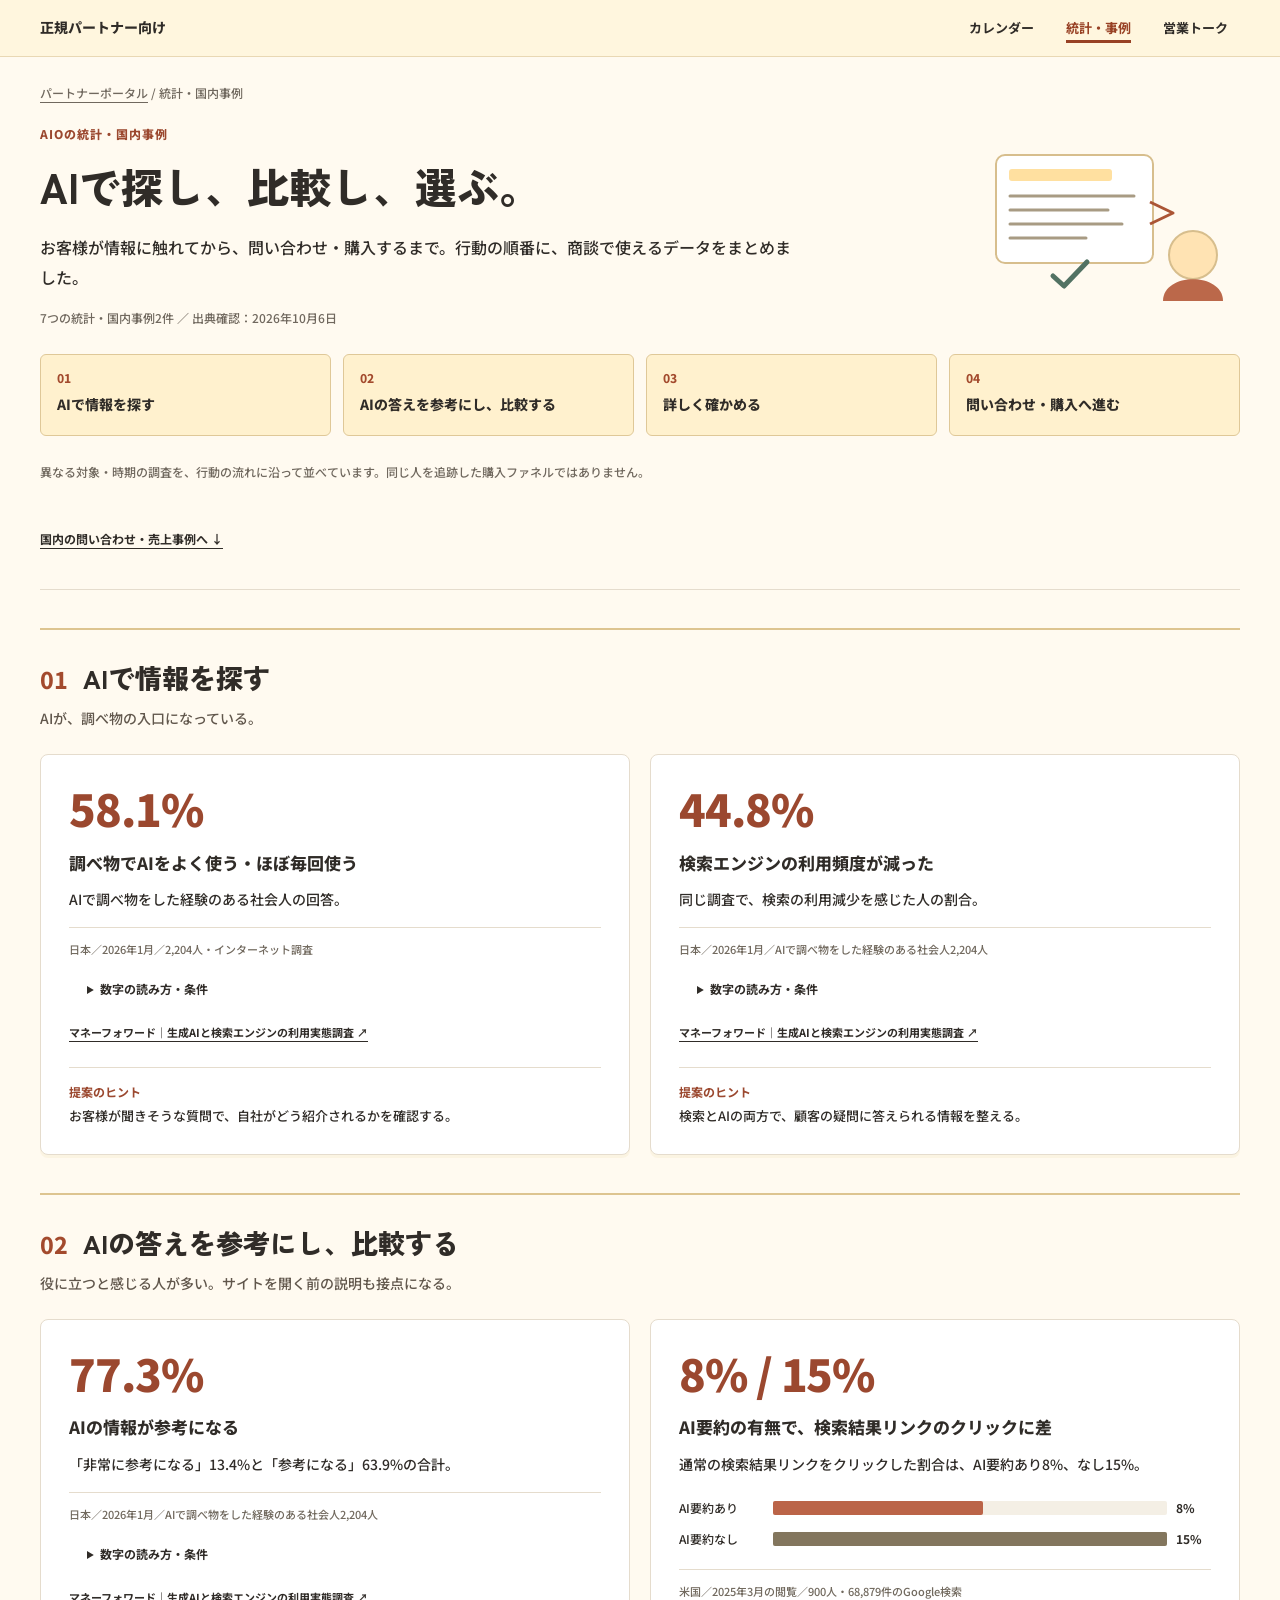
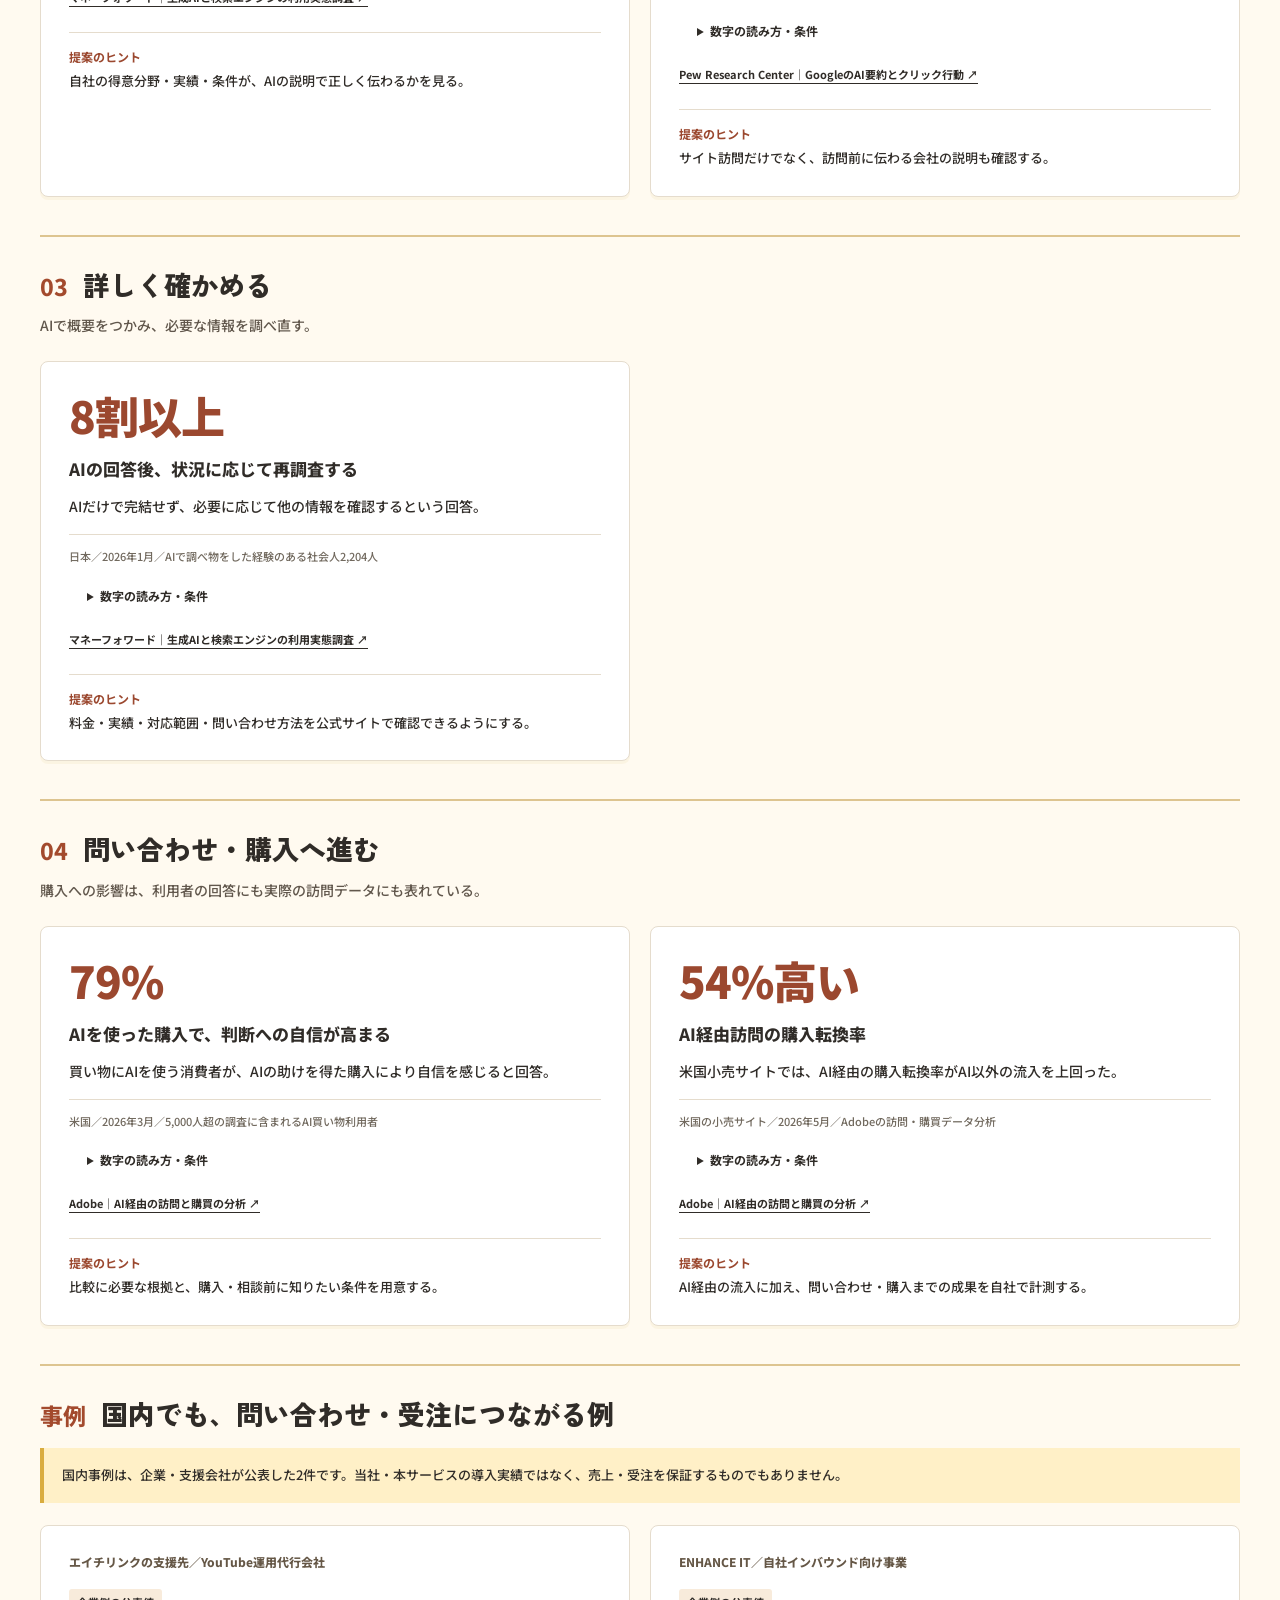
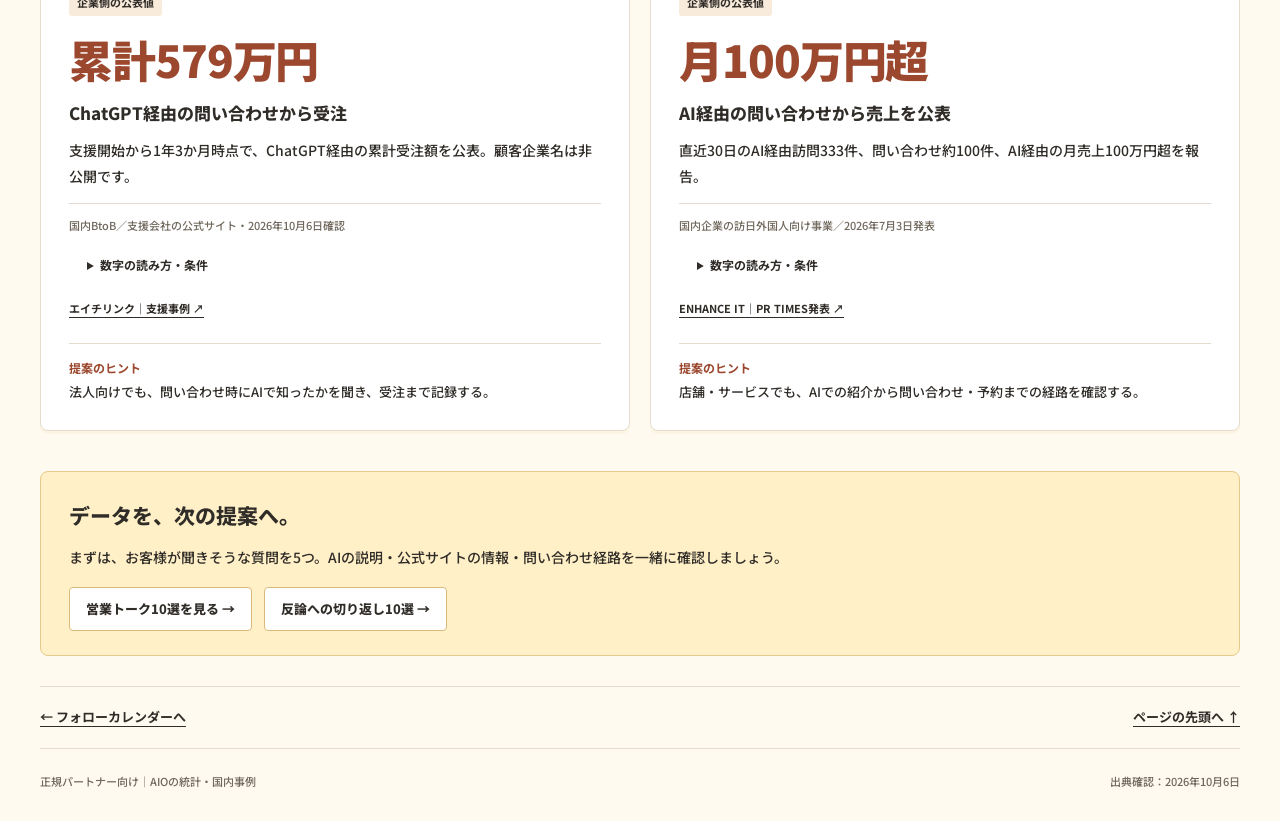
==== aio/data/index.html @ e3aac587 "Add sourced AIO statistics and domestic cases page" ====
<!doctype html><html lang="ja"><head><meta charset="utf-8"><meta name="viewport" content="width=device-width,initial-scale=1"><meta name="robots" content="noindex,nofollow"><meta name="color-scheme" content="light"><title>AIOの統計・国内事例｜正規パートナー向け</title><meta name="description" content="AIで情報を探し、比較し、問い合わせ・購入するまで。7つの統計と2つの国内事例を調査条件・原典リンク付きで紹介。"><link rel="canonical" href="https://writeup-inc.github.io/partner/aio/data/"><link rel="preload" href="../fonts/noto-sans-jp.woff2" as="font" type="font/woff2" crossorigin><link rel="preload" href="../fonts/zen-kaku-black.woff2" as="font" type="font/woff2" crossorigin><style>
@font-face{font-family:Partner Sans;src:url(../fonts/noto-sans-jp.woff2) format("woff2");font-weight:100 900;font-display:swap}
@font-face{font-family:Partner Heading;src:url(../fonts/zen-kaku-black.woff2) format("woff2");font-weight:900;font-display:swap}
:root{--ink:#302c28;--muted:#70685e;--line:#e5dccd;--accent:#b65335;--paper:#fffaf0}
*{box-sizing:border-box}html{scroll-behavior:smooth}body{margin:0;background:var(--paper);color:var(--ink);font:16px/1.85 "Partner Sans",sans-serif;font-weight:500}a{color:inherit;text-underline-offset:4px}a:hover{color:var(--accent)}a:focus-visible,summary:focus-visible{outline:3px solid #c16638;outline-offset:4px}.inner{width:calc(100% - 64px);max-width:1200px;margin-inline:auto}
.masthead{background:#fff6de;border-bottom:1px solid #e9d8b4}.masthead .inner{min-height:56px;display:flex;align-items:center;justify-content:space-between;gap:20px}.brand{font-size:14px;font-weight:800;text-decoration:none}.portal-nav{display:flex;gap:8px}.portal-nav a{display:flex;align-items:center;min-height:44px;padding:0 12px;font-size:13px;font-weight:700;text-decoration:none}.portal-nav a[aria-current]{color:#984124;text-decoration:underline;text-decoration-thickness:3px;text-underline-offset:7px}
.breadcrumb{margin:25px 0 19px;font-size:12px;color:var(--muted)}.intro{border-bottom:1px solid var(--line);padding-bottom:28px}.kicker{font-size:12px;font-weight:800;letter-spacing:.08em;color:#9b482f;margin:0 0 9px}h1{font-family:"Partner Heading","Partner Sans",sans-serif;font-size:42px;line-height:1.4;font-weight:900;margin:0 0 16px}.lead{max-width:760px;margin:0;font-size:16px}.checked{margin:14px 0 0;color:var(--muted);font-size:12px}
.journey{display:flex;flex-wrap:wrap;gap:9px;align-items:center;margin:22px 0 0;padding:0;list-style:none;font-size:13px;font-weight:700}.journey li+li:before{content:"→";color:#a38e69;margin-right:9px}.journey li{display:flex;align-items:center}.use-note{background:#fff0c7;border-left:4px solid #d9ac3f;padding:15px 18px;margin:24px 0;font-size:13px}.use-note p{margin:0}.use-note p+p{margin-top:5px}
.layout{display:grid;grid-template-columns:215px minmax(0,1fr);gap:38px;align-items:start;margin:32px 0 48px}.toc{position:sticky;top:22px}.toc h2{font-size:13px;font-weight:800;margin:0 0 12px}.toc ol{list-style:none;padding:0;margin:0}.toc a{display:flex;align-items:center;gap:10px;min-height:44px;font-size:13px;text-decoration:none;border-bottom:1px solid var(--line)}.toc a:hover{background:#fff0c7}.toc span{font-size:11px;font-weight:800;color:#a35437;font-variant-numeric:tabular-nums}.talk{scroll-margin-top:24px;padding:26px 30px;background:#fff;border:1px solid var(--line);border-radius:8px;margin-bottom:20px;box-shadow:0 3px 0 #efdfbd44}.talk-label{display:flex;align-items:center;gap:12px;margin:0 0 9px;font-size:12px;color:var(--muted);font-weight:700}.number{color:#a34a2d;font-size:17px;line-height:1.4;font-weight:800;font-variant-numeric:tabular-nums}.talk h2{font-size:17px;line-height:1.6;margin:0 0 16px;font-weight:800}.talk blockquote{font-size:21px;line-height:1.85;font-weight:800;margin:0;padding:0 0 19px;border-bottom:1px solid var(--line);overflow-wrap:anywhere}.next{display:grid;grid-template-columns:76px minmax(0,1fr);gap:12px;margin:16px 0 0;font-size:14px}.next dt{color:#9b482f;font-weight:800}.next dd{margin:0}.talk details{margin-top:18px;padding-top:15px;border-top:1px solid var(--line)}.talk summary{cursor:pointer;font-size:13px;font-weight:700;min-height:44px;display:list-item;align-content:center;margin-left:18px}.talk details[open] summary{margin-bottom:8px}.evidence{font-size:13px;color:#554d43}.evidence p{margin:0 0 12px}.conditions{padding:12px 14px;background:#faf7ef;border-radius:4px;font-size:12px}.source{display:inline-block;font-size:12px;font-weight:700;line-height:1.8;padding:6px 0;overflow-wrap:anywhere}.end-link{display:flex;justify-content:space-between;align-items:center;gap:16px;padding:18px 0;border-top:1px solid var(--line);font-size:13px;font-weight:700}.footer{display:flex;justify-content:space-between;gap:20px;border-top:1px solid var(--line);padding:22px 0 30px;font-size:11px;color:var(--muted)}
@media(max-width:950px){.inner{width:calc(100% - 40px)}h1{font-size:35px}.layout{grid-template-columns:175px minmax(0,1fr);gap:24px}.talk{padding:22px}.talk blockquote{font-size:19px}}
@media(max-width:700px){.inner{width:calc(100% - 32px)}.masthead .inner{gap:8px}.brand{font-size:12px}.portal-nav{gap:0}.portal-nav a{font-size:11px;padding:0 8px}.breadcrumb{margin-top:20px}h1{font-size:29px}.lead{font-size:14px}.intro{padding-bottom:22px}.journey{font-size:11px;gap:6px}.journey li+li:before{margin-right:6px}.use-note{font-size:12px;padding:13px 14px}.layout{display:block;margin-top:24px}.toc{position:static;margin-bottom:24px}.toc ol{display:grid;grid-template-columns:repeat(2,minmax(0,1fr));gap:0 12px}.toc a{font-size:12px;gap:7px}.talk{padding:21px 18px;margin-bottom:16px}.talk h2{font-size:15px}.talk blockquote{font-size:18px;line-height:1.9}.next{display:block;font-size:13px}.next dt{margin-bottom:4px}.evidence{font-size:12px}.end-link{align-items:flex-start;font-size:12px}.footer{display:block}.footer span{display:block;margin-bottom:8px}}
@media(prefers-reduced-motion:reduce){html{scroll-behavior:auto}}

.section-nav{display:flex;flex-wrap:wrap;gap:10px;margin-top:23px}.section-nav a{display:flex;align-items:center;min-height:44px;padding:8px 17px;border:1px solid #ddc490;border-radius:5px;background:#fff2ce;text-decoration:none;font-size:13px;font-weight:800}.section-nav a:hover{background:#ffe4a3}.objection-section{scroll-margin-top:24px;border-top:2px solid #ddc490;padding-top:30px;margin-top:42px}.objection-heading{font-family:"Partner Heading","Partner Sans",sans-serif;font-size:32px;line-height:1.5;margin:0 0 12px;font-weight:900}.objection-lead{max-width:800px;font-size:14px;margin:0}.talk h3{font-size:17px;line-height:1.7;margin:0 0 15px;font-weight:800}.objection-question{display:inline-block;background:#f7eee0;border-radius:3px;padding:3px 8px;font-size:11px;font-weight:700;color:#756044;margin-bottom:10px}.answer-label{font-size:12px;font-weight:800;color:#9b482f;margin:0 0 5px}.objection-section .talk blockquote{font-size:19px}.objection-section .next{grid-template-columns:76px minmax(0,1fr)}
@media(max-width:700px){.section-nav{gap:8px;margin-top:18px}.section-nav a{font-size:12px;padding:8px 12px}.objection-heading{font-size:25px}.objection-lead{font-size:13px}.talk h3{font-size:16px}.objection-section .talk blockquote{font-size:17px}.objection-section .next{display:block}}

.data-intro{display:grid;grid-template-columns:minmax(0,1fr) 260px;gap:40px;align-items:center}.data-intro h1{font-size:42px;line-height:1.5}.hero-art{width:100%;height:auto}.flow-nav{display:grid;grid-template-columns:repeat(4,minmax(0,1fr));gap:12px;margin:25px 0}.flow-nav a{border:1px solid #dfc898;border-radius:6px;background:#fff1ce;min-height:82px;padding:12px 16px;text-decoration:none;font-weight:800;font-size:14px}.flow-nav span{display:block;font-size:12px;color:#a34a2d;margin-bottom:3px}.reading-note{font-size:12px;color:#70685e;margin:0 0 34px}.stage{scroll-margin-top:24px;border-top:2px solid #ddc490;padding-top:28px;margin:38px 0}.stage-head{display:flex;gap:15px;align-items:baseline;margin-bottom:8px}.stage-head .number{font-size:23px}.stage h2{font-family:"Partner Heading","Partner Sans",sans-serif;font-size:27px;line-height:1.5;margin:0}.stage-intro{font-size:14px;margin:0 0 22px;color:#61574c}.data-grid{display:grid;grid-template-columns:repeat(2,minmax(0,1fr));gap:20px}.data-card{background:white;border:1px solid var(--line);border-radius:8px;padding:25px 28px;box-shadow:0 3px 0 #efdfbd44;min-width:0}.metric{font-size:44px;line-height:1.3;letter-spacing:-.025em;font-weight:900;color:#9b482f;margin:0 0 11px;font-variant-numeric:tabular-nums}.data-card h3{font-size:17px;line-height:1.7;margin:0 0 10px;font-weight:800}.data-card .body{font-size:14px;margin:0 0 14px}.data-meta{font-size:11px;line-height:1.8;color:#71695e;border-top:1px solid var(--line);padding-top:12px;margin:0 0 7px}.data-card details{font-size:12px;margin:6px 0 0}.data-card summary{cursor:pointer;min-height:44px;align-content:center;display:list-item;margin-left:18px;font-weight:700}.data-card details p{background:#faf7ef;padding:12px 14px;margin:5px 0 10px;border-radius:4px}.data-card .source{font-size:11px;min-height:44px;align-content:center;max-width:100%}.hint{font-size:13px;line-height:1.9;border-top:1px solid var(--line);margin:12px 0 0;padding-top:13px}.hint strong{color:#9b482f;display:block;font-size:12px}.compare{margin:19px 0;font-size:12px}.bar-row{display:grid;grid-template-columns:85px 1fr 35px;align-items:center;gap:9px;margin:9px 0}.track{height:14px;background:#f4efe5;border-radius:2px}.fill{height:100%;background:#bb6448;border-radius:2px}.bar-row:last-child .fill{background:#83765e}.case-company{font-size:12px;font-weight:800;color:#655746;margin:0 0 13px}.self-report{display:inline-block;background:#f8ebdb;border-radius:3px;padding:3px 8px;font-size:11px;margin-bottom:15px;font-weight:700}.case-note{background:#fff0c7;padding:15px 18px;border-left:4px solid #d9ac3f;font-size:13px;line-height:1.9;margin:14px 0 22px}.next-section{background:#fff0c7;border:1px solid #e5c989;border-radius:8px;padding:24px 28px;margin:40px 0 30px}.next-section h2{font-size:21px;margin:0 0 10px;font-weight:800}.next-section p{font-size:14px;margin:0}.next-links{display:flex;flex-wrap:wrap;gap:12px;margin-top:17px}.next-links a{display:inline-flex;align-items:center;min-height:44px;background:white;border:1px solid #d9ba7b;padding:8px 16px;border-radius:4px;text-decoration:none;font-size:13px;font-weight:800}.portal-nav{flex-wrap:wrap}.portal-nav a{white-space:nowrap}.masthead .inner{padding-block:5px}.single .data-card{max-width:720px}.intro .source{min-height:44px;align-content:center}.skip-link{position:absolute;top:0;left:16px;padding:10px;background:white;transform:translateY(-130%);z-index:10}.skip-link:focus{transform:translateY(0)}
@media(max-width:950px){.data-intro{grid-template-columns:1fr 195px;gap:24px}.data-intro h1{font-size:35px}.data-card{padding:23px}.flow-nav a{font-size:13px;padding:11px}.stage h2{font-size:24px}.metric{font-size:38px}}
@media(max-width:700px){.data-intro{display:block}.data-intro h1{font-size:28px}.data-intro h1 span{display:block}.hero-art{display:none}.masthead .inner{flex-wrap:wrap;gap:0;padding-block:6px}.brand{font-size:12px;min-height:28px;align-content:center}.portal-nav{gap:0}.portal-nav a{font-size:11px;padding:0 8px}.flow-nav{grid-template-columns:repeat(2,minmax(0,1fr));gap:9px;margin:20px 0}.flow-nav a{min-height:73px;font-size:12px;padding:11px 13px}.reading-note{font-size:11px;margin-bottom:25px}.stage{padding-top:22px;margin:28px 0}.stage-head{gap:12px}.stage h2{font-size:22px}.stage-intro{font-size:13px}.data-grid{display:block}.data-card{padding:22px 19px;margin-bottom:16px}.metric{font-size:36px}.data-card h3{font-size:16px}.data-card .body{font-size:13px}.data-meta{font-size:11px}.hint{font-size:12px}.next-section{padding:21px 19px}.next-section h2{font-size:19px}.next-section p{font-size:13px}}
</style></head><body id="top"><a class="skip-link" href="#main">本文へ移動</a><header class="masthead"><div class="inner"><a class="brand" href="../">正規パートナー向け</a><nav class="portal-nav" aria-label="パートナーポータル"><a href="../">カレンダー</a><a href="./" aria-current="page">統計・事例</a><a href="../talk/">営業トーク</a></nav></div></header><main class="inner" id="main"><p class="breadcrumb"><a href="../">パートナーポータル</a> / 統計・国内事例</p><section class="intro"><div class="data-intro"><div><p class="kicker">AIOの統計・国内事例</p><h1><span>AIで探し、</span><span>比較し、選ぶ。</span></h1><p class="lead">お客様が情報に触れてから、問い合わせ・購入するまで。行動の順番に、商談で使えるデータをまとめました。</p><p class="checked">7つの統計・国内事例2件 ／ 出典確認：2026年10月6日</p></div><svg class="hero-art" viewBox="0 0 260 185" role="img" aria-label="AIの答えを読み、会社の情報を確認して相談する流れ"><rect x="16" y="22" width="157" height="108" rx="9" fill="#fff" stroke="#d7be8d" stroke-width="2"/><rect x="29" y="36" width="103" height="12" rx="3" fill="#ffe0a0"/><path d="M30 63h124M30 77h98M30 91h112M30 105h76" stroke="#a89b83" stroke-width="3" stroke-linecap="round"/><path d="m170 69 23 11-23 11" fill="none" stroke="#ab5535" stroke-width="3" stroke-linejoin="round"/><circle cx="213" cy="122" r="24" fill="#ffe3b3" stroke="#d7be8d" stroke-width="2"/><path d="M183 168c0-29 60-29 60 0" fill="#bb684a"/><path d="m73 143 11 10 23-24" fill="none" stroke="#527263" stroke-width="5" stroke-linecap="round" stroke-linejoin="round"/></svg></div><nav class="flow-nav" aria-label="お客様の行動からデータを選ぶ"><a href="#discover"><span>01</span>AIで情報を探す</a><a href="#consider"><span>02</span>AIの答えを参考にし、比較する</a><a href="#verify"><span>03</span>詳しく確かめる</a><a href="#purchase"><span>04</span>問い合わせ・購入へ進む</a></nav><p class="reading-note">異なる対象・時期の調査を、行動の流れに沿って並べています。同じ人を追跡した購入ファネルではありません。</p><a href="#cases" class="source">国内の問い合わせ・売上事例へ ↓</a></section><section class="stage" id="discover" aria-labelledby="title-discover"><div class="stage-head"><span class="number">01</span><h2 id="title-discover">AIで情報を探す</h2></div><p class="stage-intro">AIが、調べ物の入口になっている。</p><div class="data-grid "><article class="data-card"><p class="metric">58.1%</p><h3>調べ物でAIをよく使う・ほぼ毎回使う</h3><p class="body">AIで調べ物をした経験のある社会人の回答。</p><p class="data-meta">日本／2026年1月／2,204人・インターネット調査</p><details><summary>数字の読み方・条件</summary><p>社会人全体のAI利用率ではありません。調査開始日は1月16日。</p></details><a class="source" href="https://biz.moneyforward.com/research/2026-generative-ai-usage-survey/" target="_blank" rel="noopener noreferrer">マネーフォワード｜生成AIと検索エンジンの利用実態調査 ↗</a><p class="hint"><strong>提案のヒント</strong>お客様が聞きそうな質問で、自社がどう紹介されるかを確認する。</p></article><article class="data-card"><p class="metric">44.8%</p><h3>検索エンジンの利用頻度が減った</h3><p class="body">同じ調査で、検索の利用減少を感じた人の割合。</p><p class="data-meta">日本／2026年1月／AIで調べ物をした経験のある社会人2,204人</p><details><summary>数字の読み方・条件</summary><p>本人の回答による利用頻度の変化で、検索市場全体の減少率ではありません。</p></details><a class="source" href="https://biz.moneyforward.com/research/2026-generative-ai-usage-survey/" target="_blank" rel="noopener noreferrer">マネーフォワード｜生成AIと検索エンジンの利用実態調査 ↗</a><p class="hint"><strong>提案のヒント</strong>検索とAIの両方で、顧客の疑問に答えられる情報を整える。</p></article></div></section><section class="stage" id="consider" aria-labelledby="title-consider"><div class="stage-head"><span class="number">02</span><h2 id="title-consider">AIの答えを参考にし、比較する</h2></div><p class="stage-intro">役に立つと感じる人が多い。サイトを開く前の説明も接点になる。</p><div class="data-grid "><article class="data-card"><p class="metric">77.3%</p><h3>AIの情報が参考になる</h3><p class="body">「非常に参考になる」13.4%と「参考になる」63.9%の合計。</p><p class="data-meta">日本／2026年1月／AIで調べ物をした経験のある社会人2,204人</p><details><summary>数字の読み方・条件</summary><p>参考になるという評価で、正しいと全面的に信じる割合ではありません。</p></details><a class="source" href="https://biz.moneyforward.com/research/2026-generative-ai-usage-survey/" target="_blank" rel="noopener noreferrer">マネーフォワード｜生成AIと検索エンジンの利用実態調査 ↗</a><p class="hint"><strong>提案のヒント</strong>自社の得意分野・実績・条件が、AIの説明で正しく伝わるかを見る。</p></article><article class="data-card"><p class="metric">8% / 15%</p><h3>AI要約の有無で、検索結果リンクのクリックに差</h3><p class="body">通常の検索結果リンクをクリックした割合は、AI要約あり8%、なし15%。</p><div class="compare" aria-label="通常の検索結果リンクのクリック率の比較"><div class="bar-row"><span>AI要約あり</span><div class="track" aria-hidden="true"><div class="fill" style="width:53.33%"></div></div><strong>8%</strong></div><div class="bar-row"><span>AI要約なし</span><div class="track" aria-hidden="true"><div class="fill" style="width:100.00%"></div></div><strong>15%</strong></div></div><p class="data-meta">米国／2025年3月の閲覧／900人・68,879件のGoogle検索</p><details><summary>数字の読み方・条件</summary><p>検索結果は4月7〜17日に再収集。観測された差で、AI要約の因果効果ではありません。8%はAI要約内の引用リンクのクリック率ではありません。</p></details><a class="source" href="https://www.pewresearch.org/short-reads/2025/07/22/google-users-are-less-likely-to-click-on-links-when-an-ai-summary-appears-in-the-results/" target="_blank" rel="noopener noreferrer">Pew Research Center｜GoogleのAI要約とクリック行動 ↗</a><p class="hint"><strong>提案のヒント</strong>サイト訪問だけでなく、訪問前に伝わる会社の説明も確認する。</p></article></div></section><section class="stage" id="verify" aria-labelledby="title-verify"><div class="stage-head"><span class="number">03</span><h2 id="title-verify">詳しく確かめる</h2></div><p class="stage-intro">AIで概要をつかみ、必要な情報を調べ直す。</p><div class="data-grid single"><article class="data-card"><p class="metric">8割以上</p><h3>AIの回答後、状況に応じて再調査する</h3><p class="body">AIだけで完結せず、必要に応じて他の情報を確認するという回答。</p><p class="data-meta">日本／2026年1月／AIで調べ物をした経験のある社会人2,204人</p><details><summary>数字の読み方・条件</summary><p>必ず企業の公式サイトを訪れる割合ではありません。</p></details><a class="source" href="https://biz.moneyforward.com/research/2026-generative-ai-usage-survey/" target="_blank" rel="noopener noreferrer">マネーフォワード｜生成AIと検索エンジンの利用実態調査 ↗</a><p class="hint"><strong>提案のヒント</strong>料金・実績・対応範囲・問い合わせ方法を公式サイトで確認できるようにする。</p></article></div></section><section class="stage" id="purchase" aria-labelledby="title-purchase"><div class="stage-head"><span class="number">04</span><h2 id="title-purchase">問い合わせ・購入へ進む</h2></div><p class="stage-intro">購入への影響は、利用者の回答にも実際の訪問データにも表れている。</p><div class="data-grid "><article class="data-card"><p class="metric">79%</p><h3>AIを使った購入で、判断への自信が高まる</h3><p class="body">買い物にAIを使う消費者が、AIの助けを得た購入により自信を感じると回答。</p><p class="data-meta">米国／2026年3月／5,000人超の調査に含まれるAI買い物利用者</p><details><summary>数字の読み方・条件</summary><p>該当利用者の人数は本文で非公表。自己評価で、購入判断の正しさを実証した数字ではありません。</p></details><a class="source" href="https://business.adobe.com/blog/adobe-report-ai-traffic-travel-sites-surges-200-percent" target="_blank" rel="noopener noreferrer">Adobe｜AI経由の訪問と購買の分析 ↗</a><p class="hint"><strong>提案のヒント</strong>比較に必要な根拠と、購入・相談前に知りたい条件を用意する。</p></article><article class="data-card"><p class="metric">54%高い</p><h3>AI経由訪問の購入転換率</h3><p class="body">米国小売サイトでは、AI経由の購入転換率がAI以外の流入を上回った。</p><p class="data-meta">米国の小売サイト／2026年5月／Adobeの訪問・購買データ分析</p><details><summary>数字の読み方・条件</summary><p>相対的な差で、購入率54%ではありません。報告全体の小売分析基盤は1兆件超の訪問。業種差があり、同月の旅行サイトではAI経由の転換率は28%低い結果です。AIO施策の効果測定ではありません。</p></details><a class="source" href="https://business.adobe.com/blog/adobe-report-ai-traffic-travel-sites-surges-200-percent" target="_blank" rel="noopener noreferrer">Adobe｜AI経由の訪問と購買の分析 ↗</a><p class="hint"><strong>提案のヒント</strong>AI経由の流入に加え、問い合わせ・購入までの成果を自社で計測する。</p></article></div></section><section class="stage" id="cases" aria-labelledby="cases-title"><div class="stage-head"><span class="number">事例</span><h2 id="cases-title">国内でも、問い合わせ・受注につながる例</h2></div><p class="case-note">国内事例は、企業・支援会社が公表した2件です。当社・本サービスの導入実績ではなく、売上・受注を保証するものでもありません。</p><div class="data-grid"><article class="data-card" id="case-hlink"><p class="case-company">エイチリンクの支援先／YouTube運用代行会社</p><span class="self-report">企業側の公表値</span><p class="metric">累計579万円</p><h3>ChatGPT経由の問い合わせから受注</h3><p class="body">支援開始から1年3か月時点で、ChatGPT経由の累計受注額を公表。顧客企業名は非公開です。</p><p class="data-meta">国内BtoB／支援会社の公式サイト・2026年10月6日確認</p><details><summary>数字の読み方・条件</summary><p>支援会社の自己公表。サイト全面改修・SEO・AIO・被リンク獲得を併用。AIO単独の寄与、利益額、他社での再現性は確認できません。</p></details><a class="source" href="https://h-link-marketing.co.jp/reason/" target="_blank" rel="noopener noreferrer">エイチリンク｜支援事例 ↗</a><p class="hint"><strong>提案のヒント</strong>法人向けでも、問い合わせ時にAIで知ったかを聞き、受注まで記録する。</p></article><article class="data-card" id="case-enhance"><p class="case-company">ENHANCE IT／自社インバウンド向け事業</p><span class="self-report">企業側の公表値</span><p class="metric">月100万円超</p><h3>AI経由の問い合わせから売上を公表</h3><p class="body">直近30日のAI経由訪問333件、問い合わせ約100件、AI経由の月売上100万円超を報告。</p><p class="data-meta">国内企業の訪日外国人向け事業／2026年7月3日発表</p><details><summary>数字の読み方・条件</summary><p>企業のプレスリリースによる自己公表。日本人顧客全体の傾向ではありません。複数の集客・サイト改善を併用しており、第三者監査やAIO単独の寄与は確認できません。</p></details><a class="source" href="https://prtimes.jp/main/html/rd/p/000000013.000176021.html" target="_blank" rel="noopener noreferrer">ENHANCE IT｜PR TIMES発表 ↗</a><p class="hint"><strong>提案のヒント</strong>店舗・サービスでも、AIでの紹介から問い合わせ・予約までの経路を確認する。</p></article></div></section><section class="next-section"><h2>データを、次の提案へ。</h2><p>まずは、お客様が聞きそうな質問を5つ。AIの説明・公式サイトの情報・問い合わせ経路を一緒に確認しましょう。</p><div class="next-links"><a href="../talk/">営業トーク10選を見る →</a><a href="../talk/#objections">反論への切り返し10選 →</a></div></section><div class="end-link"><a href="../">← フォローカレンダーへ</a><a href="#top">ページの先頭へ ↑</a></div></main><footer class="inner footer"><span>正規パートナー向け｜AIOの統計・国内事例</span><span>出典確認：2026年10月6日</span></footer></body></html>
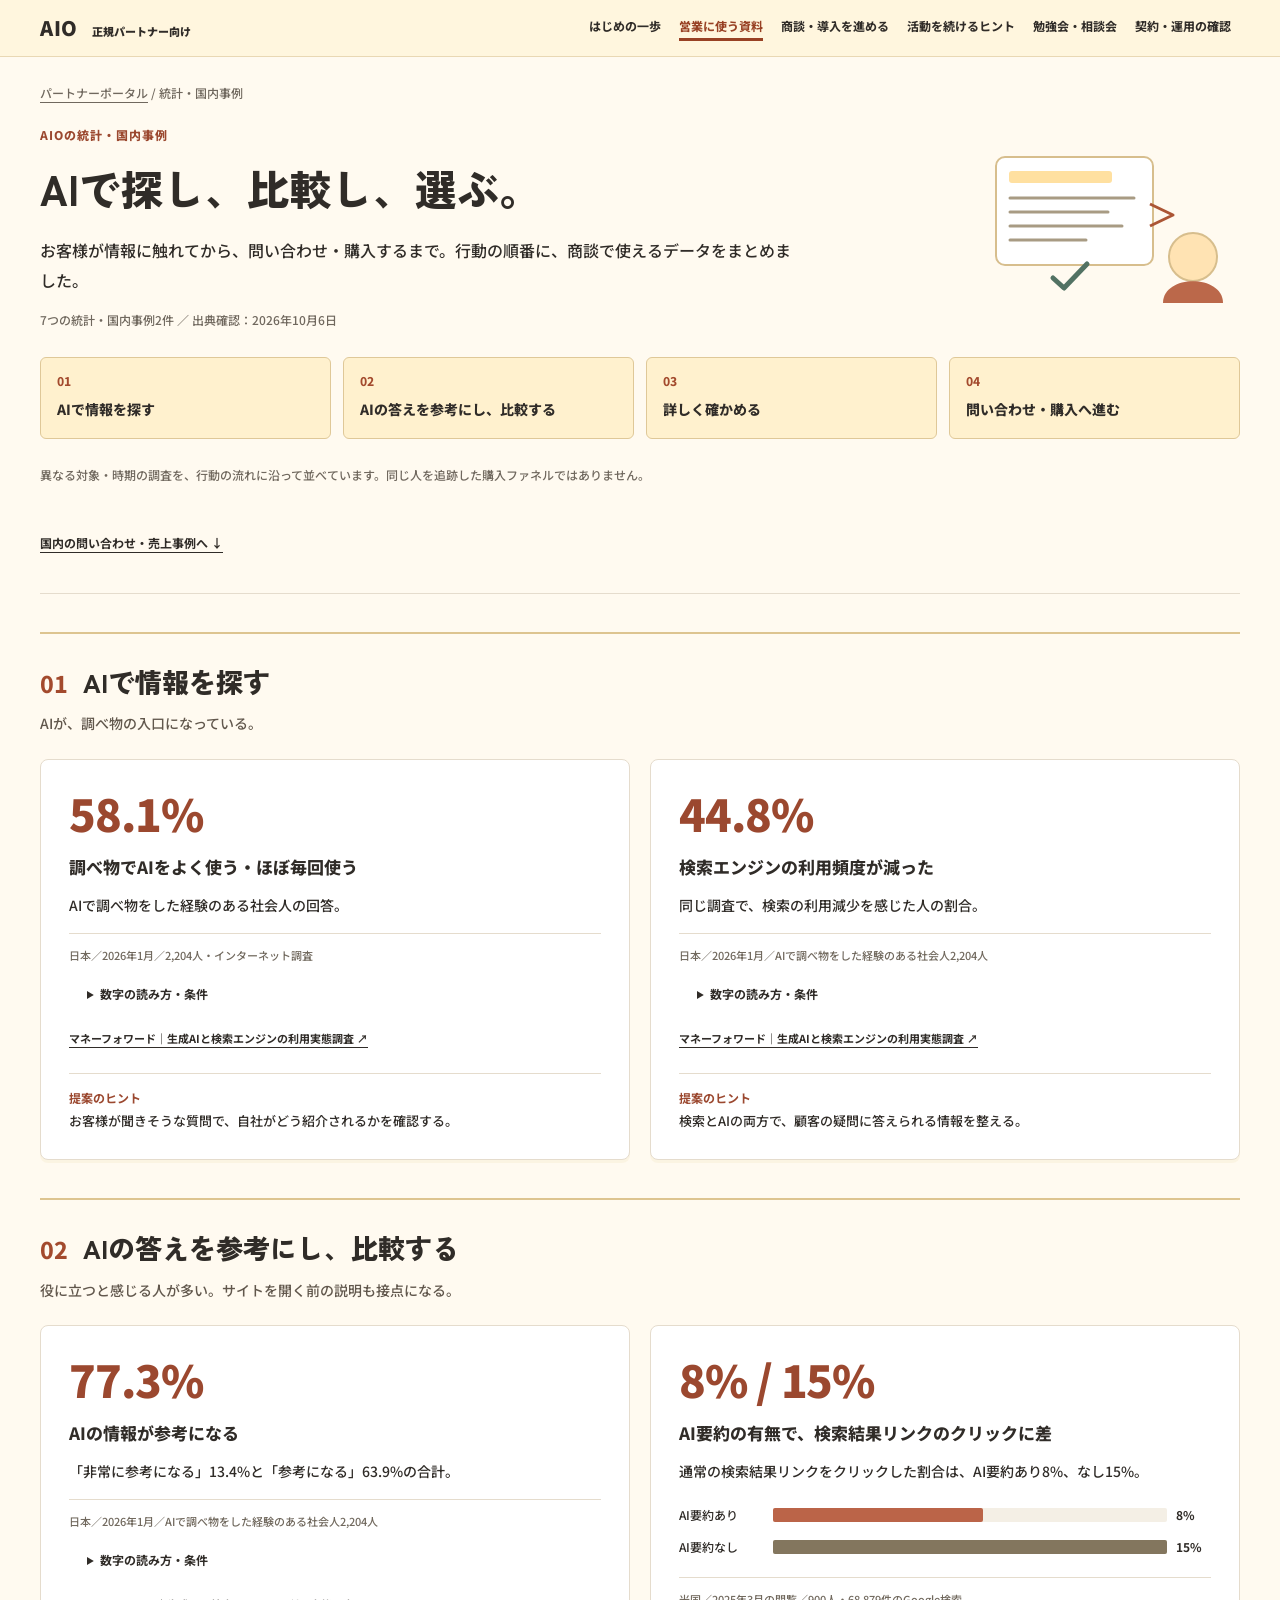
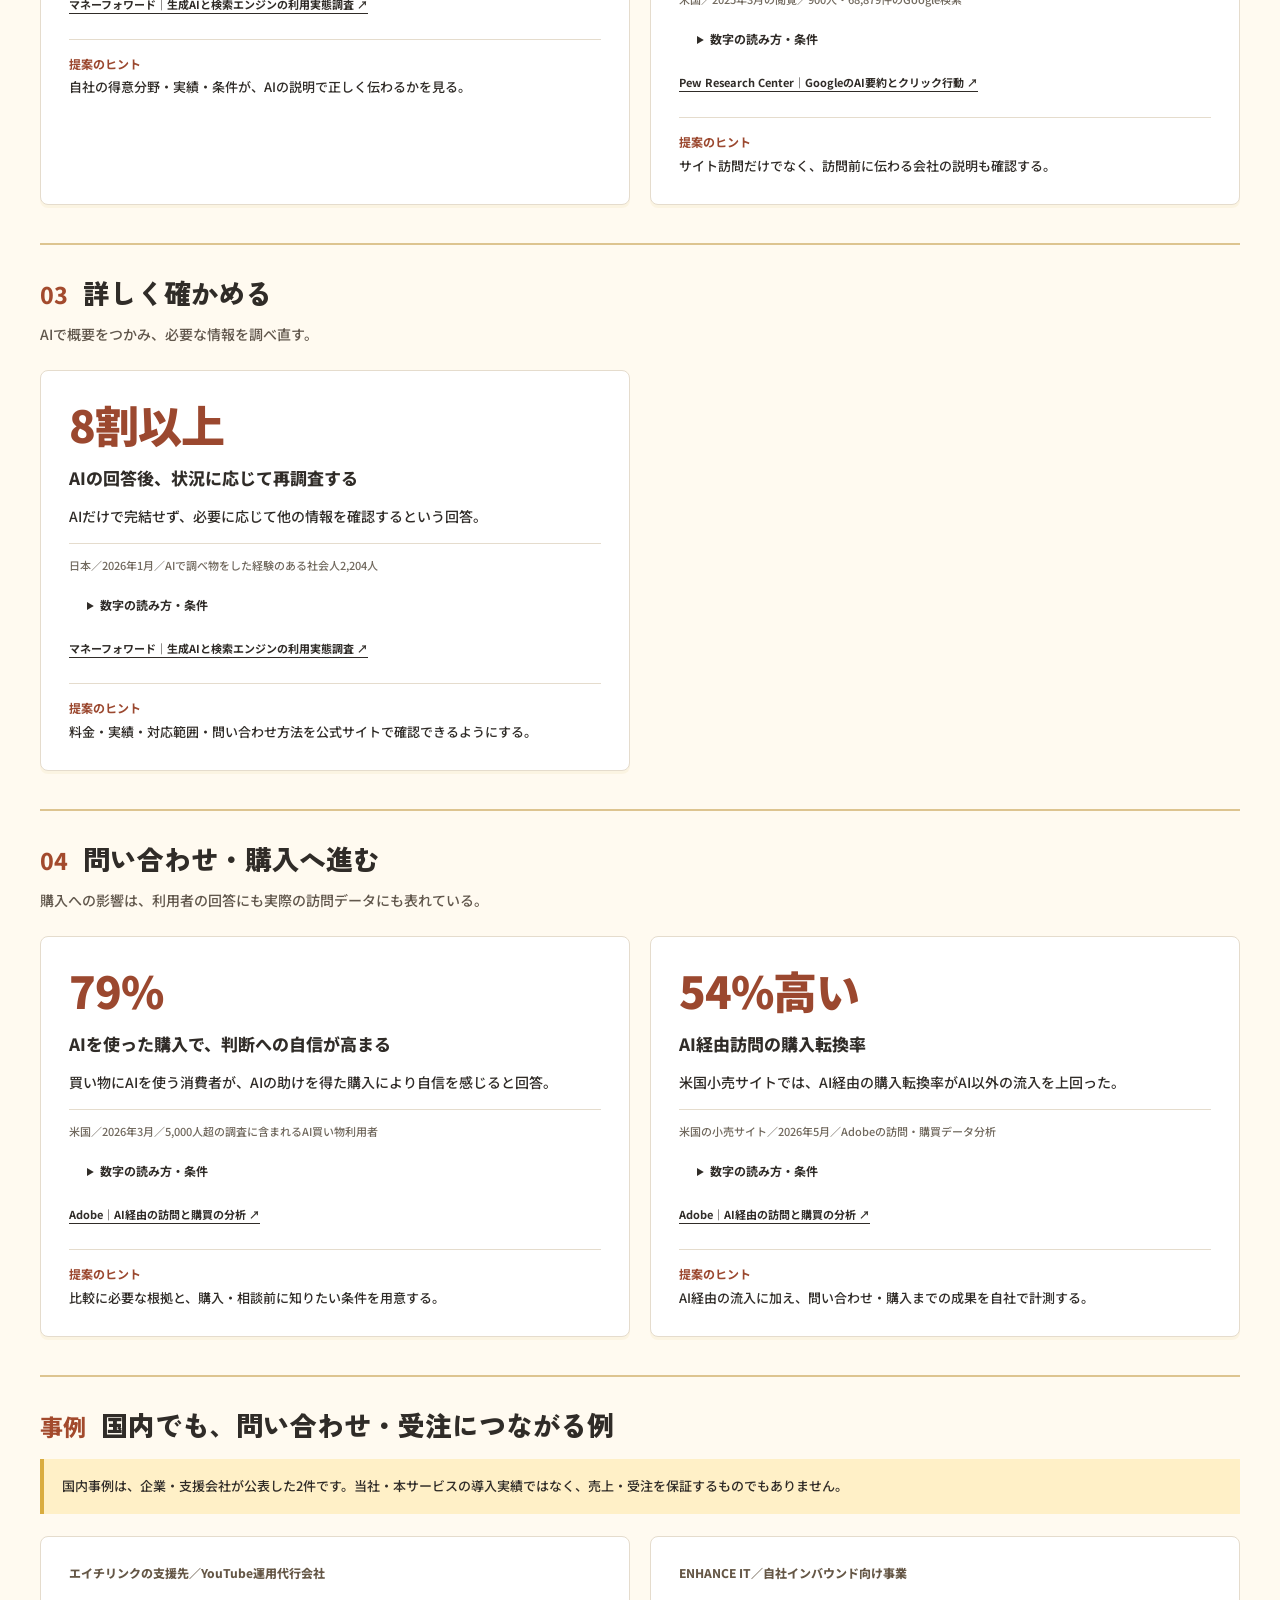
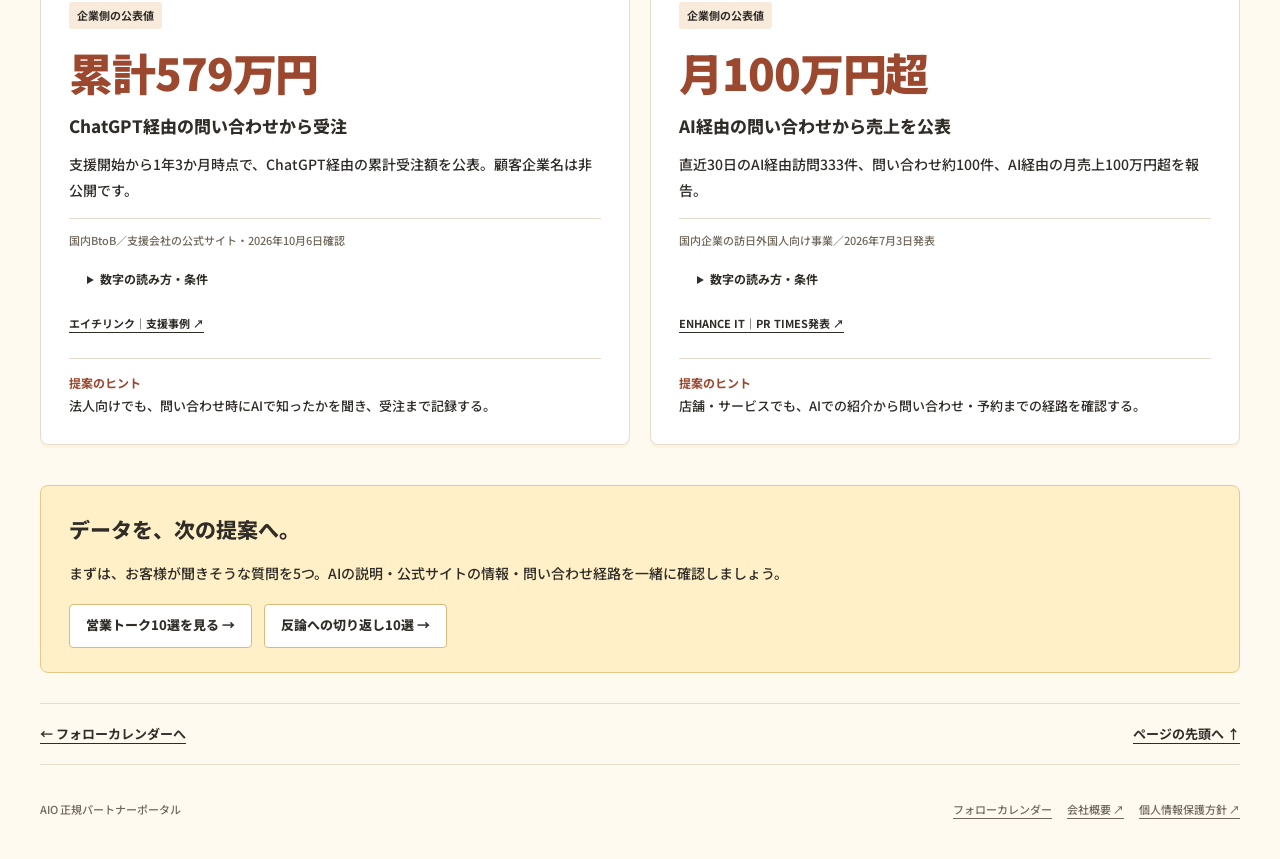
==== commit cda047a6: "Build six-section AIO partner portal with sales guides and worksheets" ====
--- a/aio/data/index.html
+++ b/aio/data/index.html
@@ -17,4 +17,4 @@
 .data-intro{display:grid;grid-template-columns:minmax(0,1fr) 260px;gap:40px;align-items:center}.data-intro h1{font-size:42px;line-height:1.5}.hero-art{width:100%;height:auto}.flow-nav{display:grid;grid-template-columns:repeat(4,minmax(0,1fr));gap:12px;margin:25px 0}.flow-nav a{border:1px solid #dfc898;border-radius:6px;background:#fff1ce;min-height:82px;padding:12px 16px;text-decoration:none;font-weight:800;font-size:14px}.flow-nav span{display:block;font-size:12px;color:#a34a2d;margin-bottom:3px}.reading-note{font-size:12px;color:#70685e;margin:0 0 34px}.stage{scroll-margin-top:24px;border-top:2px solid #ddc490;padding-top:28px;margin:38px 0}.stage-head{display:flex;gap:15px;align-items:baseline;margin-bottom:8px}.stage-head .number{font-size:23px}.stage h2{font-family:"Partner Heading","Partner Sans",sans-serif;font-size:27px;line-height:1.5;margin:0}.stage-intro{font-size:14px;margin:0 0 22px;color:#61574c}.data-grid{display:grid;grid-template-columns:repeat(2,minmax(0,1fr));gap:20px}.data-card{background:white;border:1px solid var(--line);border-radius:8px;padding:25px 28px;box-shadow:0 3px 0 #efdfbd44;min-width:0}.metric{font-size:44px;line-height:1.3;letter-spacing:-.025em;font-weight:900;color:#9b482f;margin:0 0 11px;font-variant-numeric:tabular-nums}.data-card h3{font-size:17px;line-height:1.7;margin:0 0 10px;font-weight:800}.data-card .body{font-size:14px;margin:0 0 14px}.data-meta{font-size:11px;line-height:1.8;color:#71695e;border-top:1px solid var(--line);padding-top:12px;margin:0 0 7px}.data-card details{font-size:12px;margin:6px 0 0}.data-card summary{cursor:pointer;min-height:44px;align-content:center;display:list-item;margin-left:18px;font-weight:700}.data-card details p{background:#faf7ef;padding:12px 14px;margin:5px 0 10px;border-radius:4px}.data-card .source{font-size:11px;min-height:44px;align-content:center;max-width:100%}.hint{font-size:13px;line-height:1.9;border-top:1px solid var(--line);margin:12px 0 0;padding-top:13px}.hint strong{color:#9b482f;display:block;font-size:12px}.compare{margin:19px 0;font-size:12px}.bar-row{display:grid;grid-template-columns:85px 1fr 35px;align-items:center;gap:9px;margin:9px 0}.track{height:14px;background:#f4efe5;border-radius:2px}.fill{height:100%;background:#bb6448;border-radius:2px}.bar-row:last-child .fill{background:#83765e}.case-company{font-size:12px;font-weight:800;color:#655746;margin:0 0 13px}.self-report{display:inline-block;background:#f8ebdb;border-radius:3px;padding:3px 8px;font-size:11px;margin-bottom:15px;font-weight:700}.case-note{background:#fff0c7;padding:15px 18px;border-left:4px solid #d9ac3f;font-size:13px;line-height:1.9;margin:14px 0 22px}.next-section{background:#fff0c7;border:1px solid #e5c989;border-radius:8px;padding:24px 28px;margin:40px 0 30px}.next-section h2{font-size:21px;margin:0 0 10px;font-weight:800}.next-section p{font-size:14px;margin:0}.next-links{display:flex;flex-wrap:wrap;gap:12px;margin-top:17px}.next-links a{display:inline-flex;align-items:center;min-height:44px;background:white;border:1px solid #d9ba7b;padding:8px 16px;border-radius:4px;text-decoration:none;font-size:13px;font-weight:800}.portal-nav{flex-wrap:wrap}.portal-nav a{white-space:nowrap}.masthead .inner{padding-block:5px}.single .data-card{max-width:720px}.intro .source{min-height:44px;align-content:center}.skip-link{position:absolute;top:0;left:16px;padding:10px;background:white;transform:translateY(-130%);z-index:10}.skip-link:focus{transform:translateY(0)}
 @media(max-width:950px){.data-intro{grid-template-columns:1fr 195px;gap:24px}.data-intro h1{font-size:35px}.data-card{padding:23px}.flow-nav a{font-size:13px;padding:11px}.stage h2{font-size:24px}.metric{font-size:38px}}
 @media(max-width:700px){.data-intro{display:block}.data-intro h1{font-size:28px}.data-intro h1 span{display:block}.hero-art{display:none}.masthead .inner{flex-wrap:wrap;gap:0;padding-block:6px}.brand{font-size:12px;min-height:28px;align-content:center}.portal-nav{gap:0}.portal-nav a{font-size:11px;padding:0 8px}.flow-nav{grid-template-columns:repeat(2,minmax(0,1fr));gap:9px;margin:20px 0}.flow-nav a{min-height:73px;font-size:12px;padding:11px 13px}.reading-note{font-size:11px;margin-bottom:25px}.stage{padding-top:22px;margin:28px 0}.stage-head{gap:12px}.stage h2{font-size:22px}.stage-intro{font-size:13px}.data-grid{display:block}.data-card{padding:22px 19px;margin-bottom:16px}.metric{font-size:36px}.data-card h3{font-size:16px}.data-card .body{font-size:13px}.data-meta{font-size:11px}.hint{font-size:12px}.next-section{padding:21px 19px}.next-section h2{font-size:19px}.next-section p{font-size:13px}}
-</style></head><body id="top"><a class="skip-link" href="#main">本文へ移動</a><header class="masthead"><div class="inner"><a class="brand" href="../">正規パートナー向け</a><nav class="portal-nav" aria-label="パートナーポータル"><a href="../">カレンダー</a><a href="./" aria-current="page">統計・事例</a><a href="../talk/">営業トーク</a></nav></div></header><main class="inner" id="main"><p class="breadcrumb"><a href="../">パートナーポータル</a> / 統計・国内事例</p><section class="intro"><div class="data-intro"><div><p class="kicker">AIOの統計・国内事例</p><h1><span>AIで探し、</span><span>比較し、選ぶ。</span></h1><p class="lead">お客様が情報に触れてから、問い合わせ・購入するまで。行動の順番に、商談で使えるデータをまとめました。</p><p class="checked">7つの統計・国内事例2件 ／ 出典確認：2026年10月6日</p></div><svg class="hero-art" viewBox="0 0 260 185" role="img" aria-label="AIの答えを読み、会社の情報を確認して相談する流れ"><rect x="16" y="22" width="157" height="108" rx="9" fill="#fff" stroke="#d7be8d" stroke-width="2"/><rect x="29" y="36" width="103" height="12" rx="3" fill="#ffe0a0"/><path d="M30 63h124M30 77h98M30 91h112M30 105h76" stroke="#a89b83" stroke-width="3" stroke-linecap="round"/><path d="m170 69 23 11-23 11" fill="none" stroke="#ab5535" stroke-width="3" stroke-linejoin="round"/><circle cx="213" cy="122" r="24" fill="#ffe3b3" stroke="#d7be8d" stroke-width="2"/><path d="M183 168c0-29 60-29 60 0" fill="#bb684a"/><path d="m73 143 11 10 23-24" fill="none" stroke="#527263" stroke-width="5" stroke-linecap="round" stroke-linejoin="round"/></svg></div><nav class="flow-nav" aria-label="お客様の行動からデータを選ぶ"><a href="#discover"><span>01</span>AIで情報を探す</a><a href="#consider"><span>02</span>AIの答えを参考にし、比較する</a><a href="#verify"><span>03</span>詳しく確かめる</a><a href="#purchase"><span>04</span>問い合わせ・購入へ進む</a></nav><p class="reading-note">異なる対象・時期の調査を、行動の流れに沿って並べています。同じ人を追跡した購入ファネルではありません。</p><a href="#cases" class="source">国内の問い合わせ・売上事例へ ↓</a></section><section class="stage" id="discover" aria-labelledby="title-discover"><div class="stage-head"><span class="number">01</span><h2 id="title-discover">AIで情報を探す</h2></div><p class="stage-intro">AIが、調べ物の入口になっている。</p><div class="data-grid "><article class="data-card"><p class="metric">58.1%</p><h3>調べ物でAIをよく使う・ほぼ毎回使う</h3><p class="body">AIで調べ物をした経験のある社会人の回答。</p><p class="data-meta">日本／2026年1月／2,204人・インターネット調査</p><details><summary>数字の読み方・条件</summary><p>社会人全体のAI利用率ではありません。調査開始日は1月16日。</p></details><a class="source" href="https://biz.moneyforward.com/research/2026-generative-ai-usage-survey/" target="_blank" rel="noopener noreferrer">マネーフォワード｜生成AIと検索エンジンの利用実態調査 ↗</a><p class="hint"><strong>提案のヒント</strong>お客様が聞きそうな質問で、自社がどう紹介されるかを確認する。</p></article><article class="data-card"><p class="metric">44.8%</p><h3>検索エンジンの利用頻度が減った</h3><p class="body">同じ調査で、検索の利用減少を感じた人の割合。</p><p class="data-meta">日本／2026年1月／AIで調べ物をした経験のある社会人2,204人</p><details><summary>数字の読み方・条件</summary><p>本人の回答による利用頻度の変化で、検索市場全体の減少率ではありません。</p></details><a class="source" href="https://biz.moneyforward.com/research/2026-generative-ai-usage-survey/" target="_blank" rel="noopener noreferrer">マネーフォワード｜生成AIと検索エンジンの利用実態調査 ↗</a><p class="hint"><strong>提案のヒント</strong>検索とAIの両方で、顧客の疑問に答えられる情報を整える。</p></article></div></section><section class="stage" id="consider" aria-labelledby="title-consider"><div class="stage-head"><span class="number">02</span><h2 id="title-consider">AIの答えを参考にし、比較する</h2></div><p class="stage-intro">役に立つと感じる人が多い。サイトを開く前の説明も接点になる。</p><div class="data-grid "><article class="data-card"><p class="metric">77.3%</p><h3>AIの情報が参考になる</h3><p class="body">「非常に参考になる」13.4%と「参考になる」63.9%の合計。</p><p class="data-meta">日本／2026年1月／AIで調べ物をした経験のある社会人2,204人</p><details><summary>数字の読み方・条件</summary><p>参考になるという評価で、正しいと全面的に信じる割合ではありません。</p></details><a class="source" href="https://biz.moneyforward.com/research/2026-generative-ai-usage-survey/" target="_blank" rel="noopener noreferrer">マネーフォワード｜生成AIと検索エンジンの利用実態調査 ↗</a><p class="hint"><strong>提案のヒント</strong>自社の得意分野・実績・条件が、AIの説明で正しく伝わるかを見る。</p></article><article class="data-card"><p class="metric">8% / 15%</p><h3>AI要約の有無で、検索結果リンクのクリックに差</h3><p class="body">通常の検索結果リンクをクリックした割合は、AI要約あり8%、なし15%。</p><div class="compare" aria-label="通常の検索結果リンクのクリック率の比較"><div class="bar-row"><span>AI要約あり</span><div class="track" aria-hidden="true"><div class="fill" style="width:53.33%"></div></div><strong>8%</strong></div><div class="bar-row"><span>AI要約なし</span><div class="track" aria-hidden="true"><div class="fill" style="width:100.00%"></div></div><strong>15%</strong></div></div><p class="data-meta">米国／2025年3月の閲覧／900人・68,879件のGoogle検索</p><details><summary>数字の読み方・条件</summary><p>検索結果は4月7〜17日に再収集。観測された差で、AI要約の因果効果ではありません。8%はAI要約内の引用リンクのクリック率ではありません。</p></details><a class="source" href="https://www.pewresearch.org/short-reads/2025/07/22/google-users-are-less-likely-to-click-on-links-when-an-ai-summary-appears-in-the-results/" target="_blank" rel="noopener noreferrer">Pew Research Center｜GoogleのAI要約とクリック行動 ↗</a><p class="hint"><strong>提案のヒント</strong>サイト訪問だけでなく、訪問前に伝わる会社の説明も確認する。</p></article></div></section><section class="stage" id="verify" aria-labelledby="title-verify"><div class="stage-head"><span class="number">03</span><h2 id="title-verify">詳しく確かめる</h2></div><p class="stage-intro">AIで概要をつかみ、必要な情報を調べ直す。</p><div class="data-grid single"><article class="data-card"><p class="metric">8割以上</p><h3>AIの回答後、状況に応じて再調査する</h3><p class="body">AIだけで完結せず、必要に応じて他の情報を確認するという回答。</p><p class="data-meta">日本／2026年1月／AIで調べ物をした経験のある社会人2,204人</p><details><summary>数字の読み方・条件</summary><p>必ず企業の公式サイトを訪れる割合ではありません。</p></details><a class="source" href="https://biz.moneyforward.com/research/2026-generative-ai-usage-survey/" target="_blank" rel="noopener noreferrer">マネーフォワード｜生成AIと検索エンジンの利用実態調査 ↗</a><p class="hint"><strong>提案のヒント</strong>料金・実績・対応範囲・問い合わせ方法を公式サイトで確認できるようにする。</p></article></div></section><section class="stage" id="purchase" aria-labelledby="title-purchase"><div class="stage-head"><span class="number">04</span><h2 id="title-purchase">問い合わせ・購入へ進む</h2></div><p class="stage-intro">購入への影響は、利用者の回答にも実際の訪問データにも表れている。</p><div class="data-grid "><article class="data-card"><p class="metric">79%</p><h3>AIを使った購入で、判断への自信が高まる</h3><p class="body">買い物にAIを使う消費者が、AIの助けを得た購入により自信を感じると回答。</p><p class="data-meta">米国／2026年3月／5,000人超の調査に含まれるAI買い物利用者</p><details><summary>数字の読み方・条件</summary><p>該当利用者の人数は本文で非公表。自己評価で、購入判断の正しさを実証した数字ではありません。</p></details><a class="source" href="https://business.adobe.com/blog/adobe-report-ai-traffic-travel-sites-surges-200-percent" target="_blank" rel="noopener noreferrer">Adobe｜AI経由の訪問と購買の分析 ↗</a><p class="hint"><strong>提案のヒント</strong>比較に必要な根拠と、購入・相談前に知りたい条件を用意する。</p></article><article class="data-card"><p class="metric">54%高い</p><h3>AI経由訪問の購入転換率</h3><p class="body">米国小売サイトでは、AI経由の購入転換率がAI以外の流入を上回った。</p><p class="data-meta">米国の小売サイト／2026年5月／Adobeの訪問・購買データ分析</p><details><summary>数字の読み方・条件</summary><p>相対的な差で、購入率54%ではありません。報告全体の小売分析基盤は1兆件超の訪問。業種差があり、同月の旅行サイトではAI経由の転換率は28%低い結果です。AIO施策の効果測定ではありません。</p></details><a class="source" href="https://business.adobe.com/blog/adobe-report-ai-traffic-travel-sites-surges-200-percent" target="_blank" rel="noopener noreferrer">Adobe｜AI経由の訪問と購買の分析 ↗</a><p class="hint"><strong>提案のヒント</strong>AI経由の流入に加え、問い合わせ・購入までの成果を自社で計測する。</p></article></div></section><section class="stage" id="cases" aria-labelledby="cases-title"><div class="stage-head"><span class="number">事例</span><h2 id="cases-title">国内でも、問い合わせ・受注につながる例</h2></div><p class="case-note">国内事例は、企業・支援会社が公表した2件です。当社・本サービスの導入実績ではなく、売上・受注を保証するものでもありません。</p><div class="data-grid"><article class="data-card" id="case-hlink"><p class="case-company">エイチリンクの支援先／YouTube運用代行会社</p><span class="self-report">企業側の公表値</span><p class="metric">累計579万円</p><h3>ChatGPT経由の問い合わせから受注</h3><p class="body">支援開始から1年3か月時点で、ChatGPT経由の累計受注額を公表。顧客企業名は非公開です。</p><p class="data-meta">国内BtoB／支援会社の公式サイト・2026年10月6日確認</p><details><summary>数字の読み方・条件</summary><p>支援会社の自己公表。サイト全面改修・SEO・AIO・被リンク獲得を併用。AIO単独の寄与、利益額、他社での再現性は確認できません。</p></details><a class="source" href="https://h-link-marketing.co.jp/reason/" target="_blank" rel="noopener noreferrer">エイチリンク｜支援事例 ↗</a><p class="hint"><strong>提案のヒント</strong>法人向けでも、問い合わせ時にAIで知ったかを聞き、受注まで記録する。</p></article><article class="data-card" id="case-enhance"><p class="case-company">ENHANCE IT／自社インバウンド向け事業</p><span class="self-report">企業側の公表値</span><p class="metric">月100万円超</p><h3>AI経由の問い合わせから売上を公表</h3><p class="body">直近30日のAI経由訪問333件、問い合わせ約100件、AI経由の月売上100万円超を報告。</p><p class="data-meta">国内企業の訪日外国人向け事業／2026年7月3日発表</p><details><summary>数字の読み方・条件</summary><p>企業のプレスリリースによる自己公表。日本人顧客全体の傾向ではありません。複数の集客・サイト改善を併用しており、第三者監査やAIO単独の寄与は確認できません。</p></details><a class="source" href="https://prtimes.jp/main/html/rd/p/000000013.000176021.html" target="_blank" rel="noopener noreferrer">ENHANCE IT｜PR TIMES発表 ↗</a><p class="hint"><strong>提案のヒント</strong>店舗・サービスでも、AIでの紹介から問い合わせ・予約までの経路を確認する。</p></article></div></section><section class="next-section"><h2>データを、次の提案へ。</h2><p>まずは、お客様が聞きそうな質問を5つ。AIの説明・公式サイトの情報・問い合わせ経路を一緒に確認しましょう。</p><div class="next-links"><a href="../talk/">営業トーク10選を見る →</a><a href="../talk/#objections">反論への切り返し10選 →</a></div></section><div class="end-link"><a href="../">← フォローカレンダーへ</a><a href="#top">ページの先頭へ ↑</a></div></main><footer class="inner footer"><span>正規パートナー向け｜AIOの統計・国内事例</span><span>出典確認：2026年10月6日</span></footer></body></html>+</style><link rel="stylesheet" href="../portal.css"><script src="../portal.js" defer></script></head><body id="top"><a class="skip-link" href="#main">本文へ移動</a><header class="site-header"><div class="site-inner"><a class="site-brand" href="../">AIO <span>正規パートナー向け</span></a><button class="menu-toggle" type="button" aria-expanded="false" aria-controls="portal-menu">メニュー <span aria-hidden="true">＋</span></button><nav class="site-nav" id="portal-menu" aria-label="パートナーポータル"><a href="../start/">はじめの一歩</a><a href="../materials/" aria-current="page">営業に使う資料</a><a href="../support/">商談・導入を進める</a><a href="../practice/">活動を続けるヒント</a><a href="../events/">勉強会・相談会</a><a href="../guide/">契約・運用の確認</a></nav></div></header><main class="inner" id="main"><p class="breadcrumb"><a href="../">パートナーポータル</a> / 統計・国内事例</p><section class="intro"><div class="data-intro"><div><p class="kicker">AIOの統計・国内事例</p><h1><span>AIで探し、</span><span>比較し、選ぶ。</span></h1><p class="lead">お客様が情報に触れてから、問い合わせ・購入するまで。行動の順番に、商談で使えるデータをまとめました。</p><p class="checked">7つの統計・国内事例2件 ／ 出典確認：2026年10月6日</p></div><svg class="hero-art" viewBox="0 0 260 185" role="img" aria-label="AIの答えを読み、会社の情報を確認して相談する流れ"><rect x="16" y="22" width="157" height="108" rx="9" fill="#fff" stroke="#d7be8d" stroke-width="2"/><rect x="29" y="36" width="103" height="12" rx="3" fill="#ffe0a0"/><path d="M30 63h124M30 77h98M30 91h112M30 105h76" stroke="#a89b83" stroke-width="3" stroke-linecap="round"/><path d="m170 69 23 11-23 11" fill="none" stroke="#ab5535" stroke-width="3" stroke-linejoin="round"/><circle cx="213" cy="122" r="24" fill="#ffe3b3" stroke="#d7be8d" stroke-width="2"/><path d="M183 168c0-29 60-29 60 0" fill="#bb684a"/><path d="m73 143 11 10 23-24" fill="none" stroke="#527263" stroke-width="5" stroke-linecap="round" stroke-linejoin="round"/></svg></div><nav class="flow-nav" aria-label="お客様の行動からデータを選ぶ"><a href="#discover"><span>01</span>AIで情報を探す</a><a href="#consider"><span>02</span>AIの答えを参考にし、比較する</a><a href="#verify"><span>03</span>詳しく確かめる</a><a href="#purchase"><span>04</span>問い合わせ・購入へ進む</a></nav><p class="reading-note">異なる対象・時期の調査を、行動の流れに沿って並べています。同じ人を追跡した購入ファネルではありません。</p><a href="#cases" class="source">国内の問い合わせ・売上事例へ ↓</a></section><section class="stage" id="discover" aria-labelledby="title-discover"><div class="stage-head"><span class="number">01</span><h2 id="title-discover">AIで情報を探す</h2></div><p class="stage-intro">AIが、調べ物の入口になっている。</p><div class="data-grid "><article class="data-card"><p class="metric">58.1%</p><h3>調べ物でAIをよく使う・ほぼ毎回使う</h3><p class="body">AIで調べ物をした経験のある社会人の回答。</p><p class="data-meta">日本／2026年1月／2,204人・インターネット調査</p><details><summary>数字の読み方・条件</summary><p>社会人全体のAI利用率ではありません。調査開始日は1月16日。</p></details><a class="source" href="https://biz.moneyforward.com/research/2026-generative-ai-usage-survey/" target="_blank" rel="noopener noreferrer">マネーフォワード｜生成AIと検索エンジンの利用実態調査 ↗</a><p class="hint"><strong>提案のヒント</strong>お客様が聞きそうな質問で、自社がどう紹介されるかを確認する。</p></article><article class="data-card"><p class="metric">44.8%</p><h3>検索エンジンの利用頻度が減った</h3><p class="body">同じ調査で、検索の利用減少を感じた人の割合。</p><p class="data-meta">日本／2026年1月／AIで調べ物をした経験のある社会人2,204人</p><details><summary>数字の読み方・条件</summary><p>本人の回答による利用頻度の変化で、検索市場全体の減少率ではありません。</p></details><a class="source" href="https://biz.moneyforward.com/research/2026-generative-ai-usage-survey/" target="_blank" rel="noopener noreferrer">マネーフォワード｜生成AIと検索エンジンの利用実態調査 ↗</a><p class="hint"><strong>提案のヒント</strong>検索とAIの両方で、顧客の疑問に答えられる情報を整える。</p></article></div></section><section class="stage" id="consider" aria-labelledby="title-consider"><div class="stage-head"><span class="number">02</span><h2 id="title-consider">AIの答えを参考にし、比較する</h2></div><p class="stage-intro">役に立つと感じる人が多い。サイトを開く前の説明も接点になる。</p><div class="data-grid "><article class="data-card"><p class="metric">77.3%</p><h3>AIの情報が参考になる</h3><p class="body">「非常に参考になる」13.4%と「参考になる」63.9%の合計。</p><p class="data-meta">日本／2026年1月／AIで調べ物をした経験のある社会人2,204人</p><details><summary>数字の読み方・条件</summary><p>参考になるという評価で、正しいと全面的に信じる割合ではありません。</p></details><a class="source" href="https://biz.moneyforward.com/research/2026-generative-ai-usage-survey/" target="_blank" rel="noopener noreferrer">マネーフォワード｜生成AIと検索エンジンの利用実態調査 ↗</a><p class="hint"><strong>提案のヒント</strong>自社の得意分野・実績・条件が、AIの説明で正しく伝わるかを見る。</p></article><article class="data-card"><p class="metric">8% / 15%</p><h3>AI要約の有無で、検索結果リンクのクリックに差</h3><p class="body">通常の検索結果リンクをクリックした割合は、AI要約あり8%、なし15%。</p><div class="compare" aria-label="通常の検索結果リンクのクリック率の比較"><div class="bar-row"><span>AI要約あり</span><div class="track" aria-hidden="true"><div class="fill" style="width:53.33%"></div></div><strong>8%</strong></div><div class="bar-row"><span>AI要約なし</span><div class="track" aria-hidden="true"><div class="fill" style="width:100.00%"></div></div><strong>15%</strong></div></div><p class="data-meta">米国／2025年3月の閲覧／900人・68,879件のGoogle検索</p><details><summary>数字の読み方・条件</summary><p>検索結果は4月7〜17日に再収集。観測された差で、AI要約の因果効果ではありません。8%はAI要約内の引用リンクのクリック率ではありません。</p></details><a class="source" href="https://www.pewresearch.org/short-reads/2025/07/22/google-users-are-less-likely-to-click-on-links-when-an-ai-summary-appears-in-the-results/" target="_blank" rel="noopener noreferrer">Pew Research Center｜GoogleのAI要約とクリック行動 ↗</a><p class="hint"><strong>提案のヒント</strong>サイト訪問だけでなく、訪問前に伝わる会社の説明も確認する。</p></article></div></section><section class="stage" id="verify" aria-labelledby="title-verify"><div class="stage-head"><span class="number">03</span><h2 id="title-verify">詳しく確かめる</h2></div><p class="stage-intro">AIで概要をつかみ、必要な情報を調べ直す。</p><div class="data-grid single"><article class="data-card"><p class="metric">8割以上</p><h3>AIの回答後、状況に応じて再調査する</h3><p class="body">AIだけで完結せず、必要に応じて他の情報を確認するという回答。</p><p class="data-meta">日本／2026年1月／AIで調べ物をした経験のある社会人2,204人</p><details><summary>数字の読み方・条件</summary><p>必ず企業の公式サイトを訪れる割合ではありません。</p></details><a class="source" href="https://biz.moneyforward.com/research/2026-generative-ai-usage-survey/" target="_blank" rel="noopener noreferrer">マネーフォワード｜生成AIと検索エンジンの利用実態調査 ↗</a><p class="hint"><strong>提案のヒント</strong>料金・実績・対応範囲・問い合わせ方法を公式サイトで確認できるようにする。</p></article></div></section><section class="stage" id="purchase" aria-labelledby="title-purchase"><div class="stage-head"><span class="number">04</span><h2 id="title-purchase">問い合わせ・購入へ進む</h2></div><p class="stage-intro">購入への影響は、利用者の回答にも実際の訪問データにも表れている。</p><div class="data-grid "><article class="data-card"><p class="metric">79%</p><h3>AIを使った購入で、判断への自信が高まる</h3><p class="body">買い物にAIを使う消費者が、AIの助けを得た購入により自信を感じると回答。</p><p class="data-meta">米国／2026年3月／5,000人超の調査に含まれるAI買い物利用者</p><details><summary>数字の読み方・条件</summary><p>該当利用者の人数は本文で非公表。自己評価で、購入判断の正しさを実証した数字ではありません。</p></details><a class="source" href="https://business.adobe.com/blog/adobe-report-ai-traffic-travel-sites-surges-200-percent" target="_blank" rel="noopener noreferrer">Adobe｜AI経由の訪問と購買の分析 ↗</a><p class="hint"><strong>提案のヒント</strong>比較に必要な根拠と、購入・相談前に知りたい条件を用意する。</p></article><article class="data-card"><p class="metric">54%高い</p><h3>AI経由訪問の購入転換率</h3><p class="body">米国小売サイトでは、AI経由の購入転換率がAI以外の流入を上回った。</p><p class="data-meta">米国の小売サイト／2026年5月／Adobeの訪問・購買データ分析</p><details><summary>数字の読み方・条件</summary><p>相対的な差で、購入率54%ではありません。報告全体の小売分析基盤は1兆件超の訪問。業種差があり、同月の旅行サイトではAI経由の転換率は28%低い結果です。AIO施策の効果測定ではありません。</p></details><a class="source" href="https://business.adobe.com/blog/adobe-report-ai-traffic-travel-sites-surges-200-percent" target="_blank" rel="noopener noreferrer">Adobe｜AI経由の訪問と購買の分析 ↗</a><p class="hint"><strong>提案のヒント</strong>AI経由の流入に加え、問い合わせ・購入までの成果を自社で計測する。</p></article></div></section><section class="stage" id="cases" aria-labelledby="cases-title"><div class="stage-head"><span class="number">事例</span><h2 id="cases-title">国内でも、問い合わせ・受注につながる例</h2></div><p class="case-note">国内事例は、企業・支援会社が公表した2件です。当社・本サービスの導入実績ではなく、売上・受注を保証するものでもありません。</p><div class="data-grid"><article class="data-card" id="case-hlink"><p class="case-company">エイチリンクの支援先／YouTube運用代行会社</p><span class="self-report">企業側の公表値</span><p class="metric">累計579万円</p><h3>ChatGPT経由の問い合わせから受注</h3><p class="body">支援開始から1年3か月時点で、ChatGPT経由の累計受注額を公表。顧客企業名は非公開です。</p><p class="data-meta">国内BtoB／支援会社の公式サイト・2026年10月6日確認</p><details><summary>数字の読み方・条件</summary><p>支援会社の自己公表。サイト全面改修・SEO・AIO・被リンク獲得を併用。AIO単独の寄与、利益額、他社での再現性は確認できません。</p></details><a class="source" href="https://h-link-marketing.co.jp/reason/" target="_blank" rel="noopener noreferrer">エイチリンク｜支援事例 ↗</a><p class="hint"><strong>提案のヒント</strong>法人向けでも、問い合わせ時にAIで知ったかを聞き、受注まで記録する。</p></article><article class="data-card" id="case-enhance"><p class="case-company">ENHANCE IT／自社インバウンド向け事業</p><span class="self-report">企業側の公表値</span><p class="metric">月100万円超</p><h3>AI経由の問い合わせから売上を公表</h3><p class="body">直近30日のAI経由訪問333件、問い合わせ約100件、AI経由の月売上100万円超を報告。</p><p class="data-meta">国内企業の訪日外国人向け事業／2026年7月3日発表</p><details><summary>数字の読み方・条件</summary><p>企業のプレスリリースによる自己公表。日本人顧客全体の傾向ではありません。複数の集客・サイト改善を併用しており、第三者監査やAIO単独の寄与は確認できません。</p></details><a class="source" href="https://prtimes.jp/main/html/rd/p/000000013.000176021.html" target="_blank" rel="noopener noreferrer">ENHANCE IT｜PR TIMES発表 ↗</a><p class="hint"><strong>提案のヒント</strong>店舗・サービスでも、AIでの紹介から問い合わせ・予約までの経路を確認する。</p></article></div></section><section class="next-section"><h2>データを、次の提案へ。</h2><p>まずは、お客様が聞きそうな質問を5つ。AIの説明・公式サイトの情報・問い合わせ経路を一緒に確認しましょう。</p><div class="next-links"><a href="../talk/">営業トーク10選を見る →</a><a href="../talk/#objections">反論への切り返し10選 →</a></div></section><div class="end-link"><a href="../">← フォローカレンダーへ</a><a href="#top">ページの先頭へ ↑</a></div></main><footer class="site-footer inner"><span>AIO 正規パートナーポータル</span><div><a href="../#calendar">フォローカレンダー</a><a href="https://www.writeup.co.jp/company/" target="_blank" rel="noopener noreferrer">会社概要 ↗</a><a href="https://www.writeup.co.jp/privacy/" target="_blank" rel="noopener noreferrer">個人情報保護方針 ↗</a></div></footer></body></html>
--- a/aio/portal.css
+++ b/aio/portal.css
@@ -0,0 +1,15 @@
+
+@font-face{font-family:"Partner Sans";src:url(fonts/noto-sans-jp.woff2) format("woff2");font-weight:100 900;font-display:swap}
+@font-face{font-family:"Partner Heading";src:url(fonts/zen-kaku-black.woff2) format("woff2");font-weight:900;font-display:swap}
+:root{--ink:#302c28;--muted:#70685e;--line:#e5dccd;--accent:#a34b30;--paper:#fffaf0}
+*{box-sizing:border-box}html{scroll-behavior:smooth}body{margin:0;color:var(--ink);background:var(--paper);font:500 16px/1.9 "Partner Sans",sans-serif}a{color:inherit;text-underline-offset:4px}a:hover{color:var(--accent)}button{font:inherit}a:focus-visible,button:focus-visible,summary:focus-visible{outline:3px solid #a34b30;outline-offset:4px}.inner,.site-inner{width:calc(100% - 64px);max-width:1200px;margin-inline:auto}.skip-link{position:absolute;top:0;left:16px;z-index:20;padding:10px;background:white;transform:translateY(-130%)}.skip-link:focus{transform:translateY(0)}
+.site-header{position:relative;background:#fff6de;border-bottom:1px solid #e9d8b4}.site-inner{min-height:56px;display:flex;align-items:center;justify-content:space-between;gap:16px}.site-brand{text-decoration:none;font-size:20px;font-weight:900;white-space:nowrap;letter-spacing:.025em}.site-brand span{display:inline-block;font-size:11px;letter-spacing:0;margin-left:9px}.site-nav{display:flex;align-items:center;gap:0}.site-nav a{min-height:44px;padding:9px 9px;font-size:12px;font-weight:750;white-space:nowrap;text-decoration:none}.site-nav a[aria-current]{color:#984124;text-decoration:underline;text-decoration-thickness:3px;text-underline-offset:7px}.menu-toggle{display:none;background:transparent;border:1px solid #d3bb8d;border-radius:4px;min-height:44px;padding:7px 12px;font-size:12px;font-weight:800}.menu-toggle span{margin-left:8px}
+.portal-intro{display:grid;grid-template-columns:1fr 210px;align-items:center;gap:32px;padding:32px 0 22px}.portal-intro .kicker{font-size:12px;font-weight:800;color:#9b482f;margin:0 0 7px}.portal-intro h1{font-family:"Partner Heading","Partner Sans",sans-serif;font-weight:900;font-size:36px;line-height:1.5;margin:0 0 9px;max-width:none;letter-spacing:0}.portal-intro p{margin:0;font-size:14px;max-width:800px}.portal-intro img{width:100%;height:auto}.menu-grid{display:grid;grid-template-columns:repeat(3,minmax(0,1fr));gap:13px;margin:0 0 22px}.menu-card{display:grid;grid-template-columns:35px minmax(0,1fr) 14px;gap:13px;align-items:start;background:#fff;border:1px solid #dfd1b8;border-top:3px solid #d1aa55;border-radius:5px;padding:17px 18px;text-decoration:none;color:var(--ink)}.menu-card:hover{background:#fff4d9;border-color:#c2a064;color:var(--ink)}.menu-card:nth-child(3),.menu-card:nth-child(6){border-top-color:#b36c52}.menu-card svg{width:32px;height:34px;color:#9b6340}.menu-card strong{font-size:16px;line-height:1.6;display:block;font-weight:800}.menu-card p{font-size:12px;line-height:1.8;color:#6c6152;margin:5px 0 0}.menu-card .arrow{align-self:center;color:#9b6340}.flow-heading{font-size:13px;font-weight:800;margin:0 0 10px}.step-flow,.role-flow{display:grid;grid-template-columns:repeat(6,minmax(0,1fr));gap:15px;margin:0 0 23px;padding:0;list-style:none}.step-flow li,.role-flow li{position:relative;min-width:0}.step-flow li+li:before,.role-flow li+li:before{content:"→";position:absolute;left:-14px;top:25px;font-size:14px;color:#967c50}.step-flow a,.role-flow li{background:#f8efd9;border:1px solid #e3d2ae;border-radius:4px;padding:10px 11px;display:block;font-size:12px;font-weight:750;line-height:1.6;text-decoration:none;min-height:65px}.step-flow span,.role-flow span{display:block;font-size:10px;color:#946238;margin-bottom:3px}.role-flow{grid-template-columns:repeat(5,minmax(0,1fr));margin-top:22px}.role-flow li+li:before{left:-15px}.quick-links{display:flex;flex-wrap:wrap;gap:10px 20px;margin:5px 0 25px;font-size:12px;font-weight:750}.quick-links a{min-height:44px;display:inline-flex;align-items:center}
+.calendar-heading{padding:27px 0 19px;border-top:2px solid #decba4;scroll-margin-top:20px}.calendar-heading .calendar-title{display:flex;flex-wrap:wrap;gap:15px;align-items:center;margin-bottom:9px}.calendar-heading h2{font-family:"Partner Heading","Partner Sans",sans-serif;font-size:28px;line-height:1.5;margin:0;font-weight:900}.calendar-heading .calendar-date{font-size:13px;font-weight:700}.calendar-heading p{font-size:12px;line-height:1.8;margin:0}.calendar-heading .draft{font-size:10px;padding:3px 8px;display:inline-block;background:#fff0c7;border:1px solid #ddc98e;border-radius:3px}
+.content-page .breadcrumb{font-size:12px;color:var(--muted);margin:24px 0 19px}.content-intro{padding:0 0 28px;border-bottom:1px solid var(--line)}.content-intro .kicker{color:#9b482f;font-size:12px;font-weight:800;margin:0 0 9px}.content-intro h1{font-family:"Partner Heading","Partner Sans",sans-serif;font-weight:900;font-size:38px;line-height:1.5;margin:0 0 15px;max-width:970px}.content-intro .lead{font-size:16px;max-width:860px;margin:0}.page-layout{display:grid;grid-template-columns:205px minmax(0,1fr);gap:42px;align-items:start;margin:32px 0 45px}.page-toc{position:sticky;top:22px}.page-toc h2{font-size:12px;font-weight:800;margin:0 0 10px}.page-toc ol{list-style:none;padding:0;margin:0}.page-toc a{display:block;font-size:12px;font-weight:650;min-height:44px;border-bottom:1px solid var(--line);padding:9px 0;text-decoration:none;line-height:1.8}.content-section{scroll-margin-top:24px;padding:0 0 28px;margin:0 0 26px;border-bottom:1px solid var(--line)}.content-section:last-child{border-bottom:0;margin-bottom:0}.content-section h2{font-size:24px;line-height:1.65;margin:0 0 17px;font-weight:850}.content-section h3{font-size:18px;line-height:1.7;margin:23px 0 10px;font-weight:800}.content-section p{font-size:14px;margin:0 0 15px;line-height:1.95}.content-section ul,.content-section ol:not(.role-flow){font-size:14px;padding-left:23px;margin:15px 0 20px}.content-section li{margin-bottom:7px}.table-wrap{margin:19px 0 16px;max-width:100%;overflow-wrap:anywhere}.table-wrap table{border-collapse:collapse;width:100%;table-layout:fixed;font-size:13px;background:#fff}.table-wrap th,.table-wrap td{padding:12px 15px;border:1px solid #e2d8c5;text-align:left;font-weight:500;vertical-align:top}.table-wrap thead th{background:#f7eedb;font-weight:800}.table-wrap th:first-child{width:36%;font-weight:750}.table-wrap td{color:#655d52}.copy-card{margin:18px 0 22px;background:#fff;border:1px solid #e0d4bc;border-left:4px solid #cfaa65;border-radius:4px;padding:20px 23px}.copy-card blockquote{margin:0}.copy-card blockquote p{font-size:14px}.copy-card blockquote p:last-child{margin-bottom:15px}.copy-button{min-height:44px;border:1px solid #c9aa73;background:#fff6de;border-radius:4px;padding:7px 15px;font-size:12px;font-weight:800;color:#60432b;cursor:pointer}.copy-status{font-size:11px;color:#65523b;margin-left:10px}.action-link{display:inline-flex;align-items:center;gap:12px;min-height:44px;background:#fff0c7;border:1px solid #d5b67f;border-radius:4px;padding:9px 17px;text-decoration:none;font-size:13px;font-weight:800;margin:0 0 12px}.action-link:hover{background:#ffe6a8}.sheet-link span{font-size:10px;font-weight:600}.sheet-link{background:#fff}.branch-flow{background:#fff7e5;padding:23px;border:1px solid #e3d0a9;border-radius:5px;margin:20px 0}.branch-flow .branch-question{text-align:center;font-size:16px;font-weight:800;margin-bottom:16px}.branch-options{display:grid;grid-template-columns:1fr 1fr;gap:16px}.branch-options>div{background:white;border:1px solid #ddcaa4;border-radius:4px;padding:17px}.branch-options strong{font-size:13px;color:#9b482f}.branch-options p{font-size:13px;margin:7px 0 0}.branch-flow .branch-join{text-align:center;font-weight:750;font-size:13px;margin:15px 0 10px}.branch-flow .branch-end{text-align:center;background:#ead7ad;border-radius:4px;padding:10px;font-size:14px;font-weight:800;margin:0}.story{margin:14px 0;border:1px solid #e0d4bc;border-radius:5px;background:white}.story summary{cursor:pointer;display:list-item;margin-left:21px;padding:17px 19px 17px 1px;font-weight:800;font-size:16px;line-height:1.7;min-height:60px}.story-body{padding:0 24px 16px}.story .story-action{font-size:12px;margin:9px 0;line-height:1.8}.story .story-action strong{color:#8d482f}.story-body>p:first-child{margin-top:3px}.today{background:#fff0c7;border:1px solid #e3c689;border-radius:5px;padding:22px 25px}.today h2{font-size:18px}.today p{font-weight:750}.article-note{font-size:12px!important;color:#6c6255;padding:13px 16px;background:#f6efdf;border-left:3px solid #c8aa70}.site-footer{display:flex;justify-content:space-between;gap:18px;padding:22px 0 28px;border-top:1px solid var(--line);font-size:11px;color:var(--muted)}.site-footer>div{display:flex;flex-wrap:wrap;gap:15px}.site-footer a{min-height:44px;display:inline-flex;align-items:center}.site-footer>span{align-self:center}
+@media(max-width:1020px){.site-nav{display:none;position:absolute;top:100%;left:0;right:0;background:#fff8e9;border-bottom:1px solid #d8bf8e;z-index:10;padding:12px 24px;box-shadow:0 8px 12px #3b2a1612;grid-template-columns:1fr 1fr;gap:0 12px}.site-nav.is-open{display:grid}.site-nav a{white-space:normal;border-bottom:1px solid #e5d7bd;padding:10px 6px}.menu-toggle{display:block}.site-inner{min-height:54px}.site-brand{font-size:18px}.menu-grid{grid-template-columns:repeat(2,minmax(0,1fr))}.page-layout{grid-template-columns:165px minmax(0,1fr);gap:26px}.content-intro h1{font-size:33px}.role-flow{grid-template-columns:1fr}.role-flow li+li:before{content:"↓";top:-21px;left:50%}.role-flow{gap:23px}.role-flow li{min-height:0}.role-flow span{display:inline-block;margin-right:10px}}
+@media(max-width:700px){.inner,.site-inner{width:calc(100% - 32px)}.site-inner{min-height:52px}.site-brand{font-size:17px}.site-brand span{font-size:10px;margin-left:6px}.site-nav{padding-inline:16px}.portal-intro{grid-template-columns:minmax(0,1fr) 100px;gap:12px;padding:23px 0 20px}.portal-intro h1{font-size:25px;line-height:1.55;margin-bottom:8px}.portal-intro .kicker{font-size:10px}.portal-intro p{font-size:12px;grid-column:1/-1}.portal-intro img{width:100px}.portal-intro .intro-copy{display:contents}.portal-intro .intro-copy .kicker,.portal-intro .intro-copy h1{grid-column:1}.portal-intro img{grid-column:2;grid-row:1/3;align-self:center}.menu-grid{gap:10px;margin-bottom:20px}.menu-card{display:block;padding:13px 12px;position:relative;min-height:130px}.menu-card svg{width:24px;height:25px;margin-bottom:4px}.menu-card strong{font-size:13px;line-height:1.7;padding-right:0}.menu-card p{font-size:11px;line-height:1.75;margin-top:4px}.menu-card .arrow{position:absolute;right:12px;top:13px;font-size:14px}.step-flow{grid-template-columns:repeat(2,minmax(0,1fr));gap:9px;margin-bottom:12px}.step-flow li+li:before{display:none}.step-flow a{min-height:57px;font-size:11px;padding:8px 10px}.step-flow span{font-size:10px;margin-bottom:1px}.flow-heading{font-size:12px}.quick-links{gap:0 16px;margin-bottom:18px;font-size:11px}.calendar-heading{padding-top:22px}.calendar-heading h2{font-size:23px}.calendar-heading .calendar-title{gap:7px 12px}.calendar-heading .calendar-date{font-size:11px}.calendar-heading p{font-size:11px}.content-page .breadcrumb{font-size:11px;margin:19px 0 15px}.content-intro{padding-bottom:22px}.content-intro h1{font-size:27px;line-height:1.65}.content-intro .lead{font-size:14px}.page-layout{display:block;margin-top:23px}.page-toc{position:static;margin-bottom:26px}.page-toc ol{display:grid;grid-template-columns:repeat(2,minmax(0,1fr));gap:0 14px}.page-toc a{font-size:11px;line-height:1.8}.content-section{padding-bottom:22px;margin-bottom:23px}.content-section h2{font-size:21px;line-height:1.7;margin-bottom:14px}.content-section h3{font-size:16px}.content-section p,.content-section ul,.content-section ol:not(.role-flow){font-size:13px}.table-wrap table{font-size:12px}.table-wrap th,.table-wrap td{padding:11px 10px}.table-wrap th:first-child{width:39%}.copy-card{padding:18px 16px}.copy-card blockquote p{font-size:13px}.copy-status{display:block;margin:7px 0 0}.action-link{font-size:12px;max-width:100%;flex-wrap:wrap;gap:6px 10px}.branch-flow{padding:17px 14px}.branch-options{gap:10px}.branch-options>div{padding:13px 11px}.branch-options strong,.branch-options p{font-size:12px}.branch-flow .branch-question{font-size:14px}.story summary{font-size:14px;padding:15px 13px 15px 0}.story-body{padding:0 18px 15px}.today{padding:19px 18px}.today h2{font-size:17px}.site-footer{display:block;font-size:10px}.site-footer>div{gap:12px}.article-note{font-size:11px!important}}
+@media(min-width:701px) and (max-width:1020px){.step-flow{grid-template-columns:repeat(3,minmax(0,1fr));gap:10px}.step-flow li+li:before{display:none}}
+@media(max-width:700px){.portal-intro{display:block;position:relative}.portal-intro .intro-copy{display:block}.portal-intro .kicker{max-width:240px}.portal-intro h1{width:100%;max-width:none;font-size:25px}.portal-intro img{position:absolute;width:68px;right:0;top:26px}.portal-intro p{padding-top:4px}}
+@media(prefers-reduced-motion:reduce){html{scroll-behavior:auto}}
+@media print{.site-header,.page-toc,.copy-button,.site-footer,.sheet-link{display:none}.inner{width:100%;max-width:none}.page-layout{display:block}.content-section{break-inside:avoid}body{background:white;font-size:12px}.copy-card,.story{box-shadow:none}}
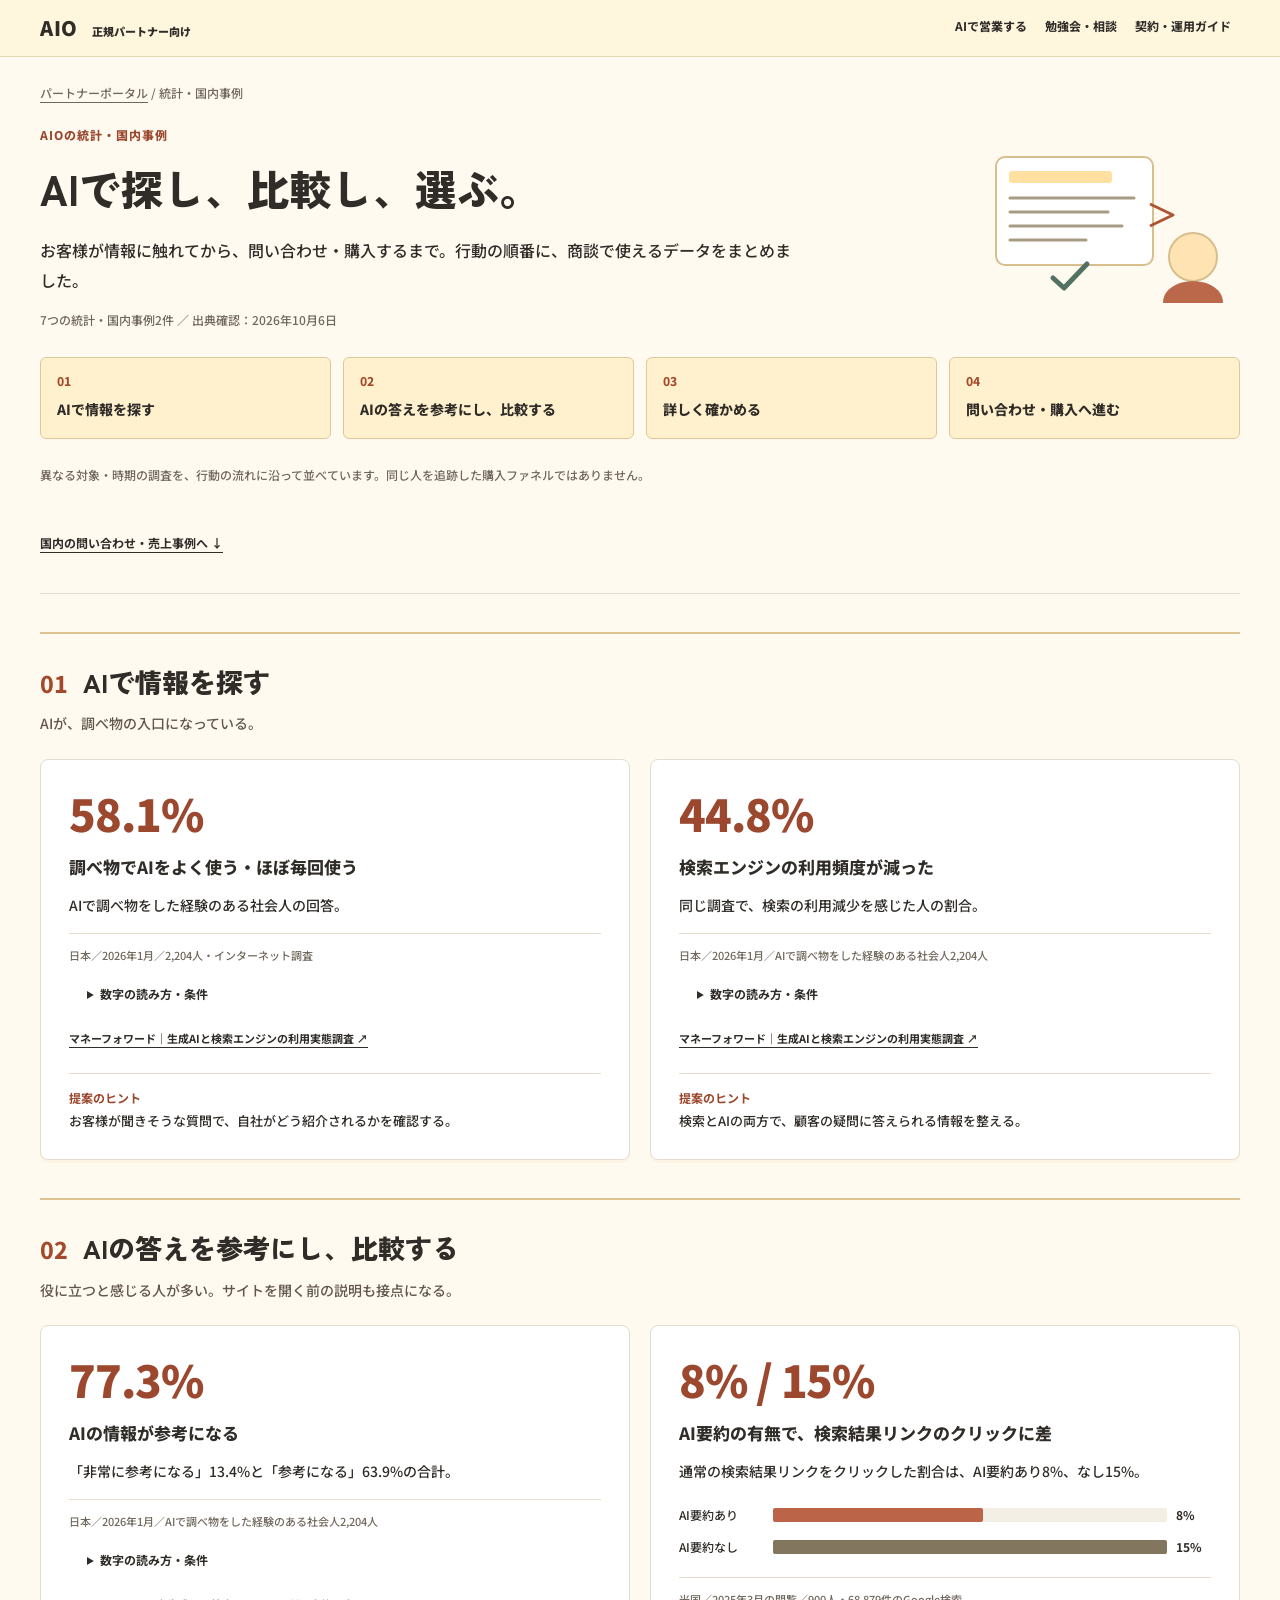
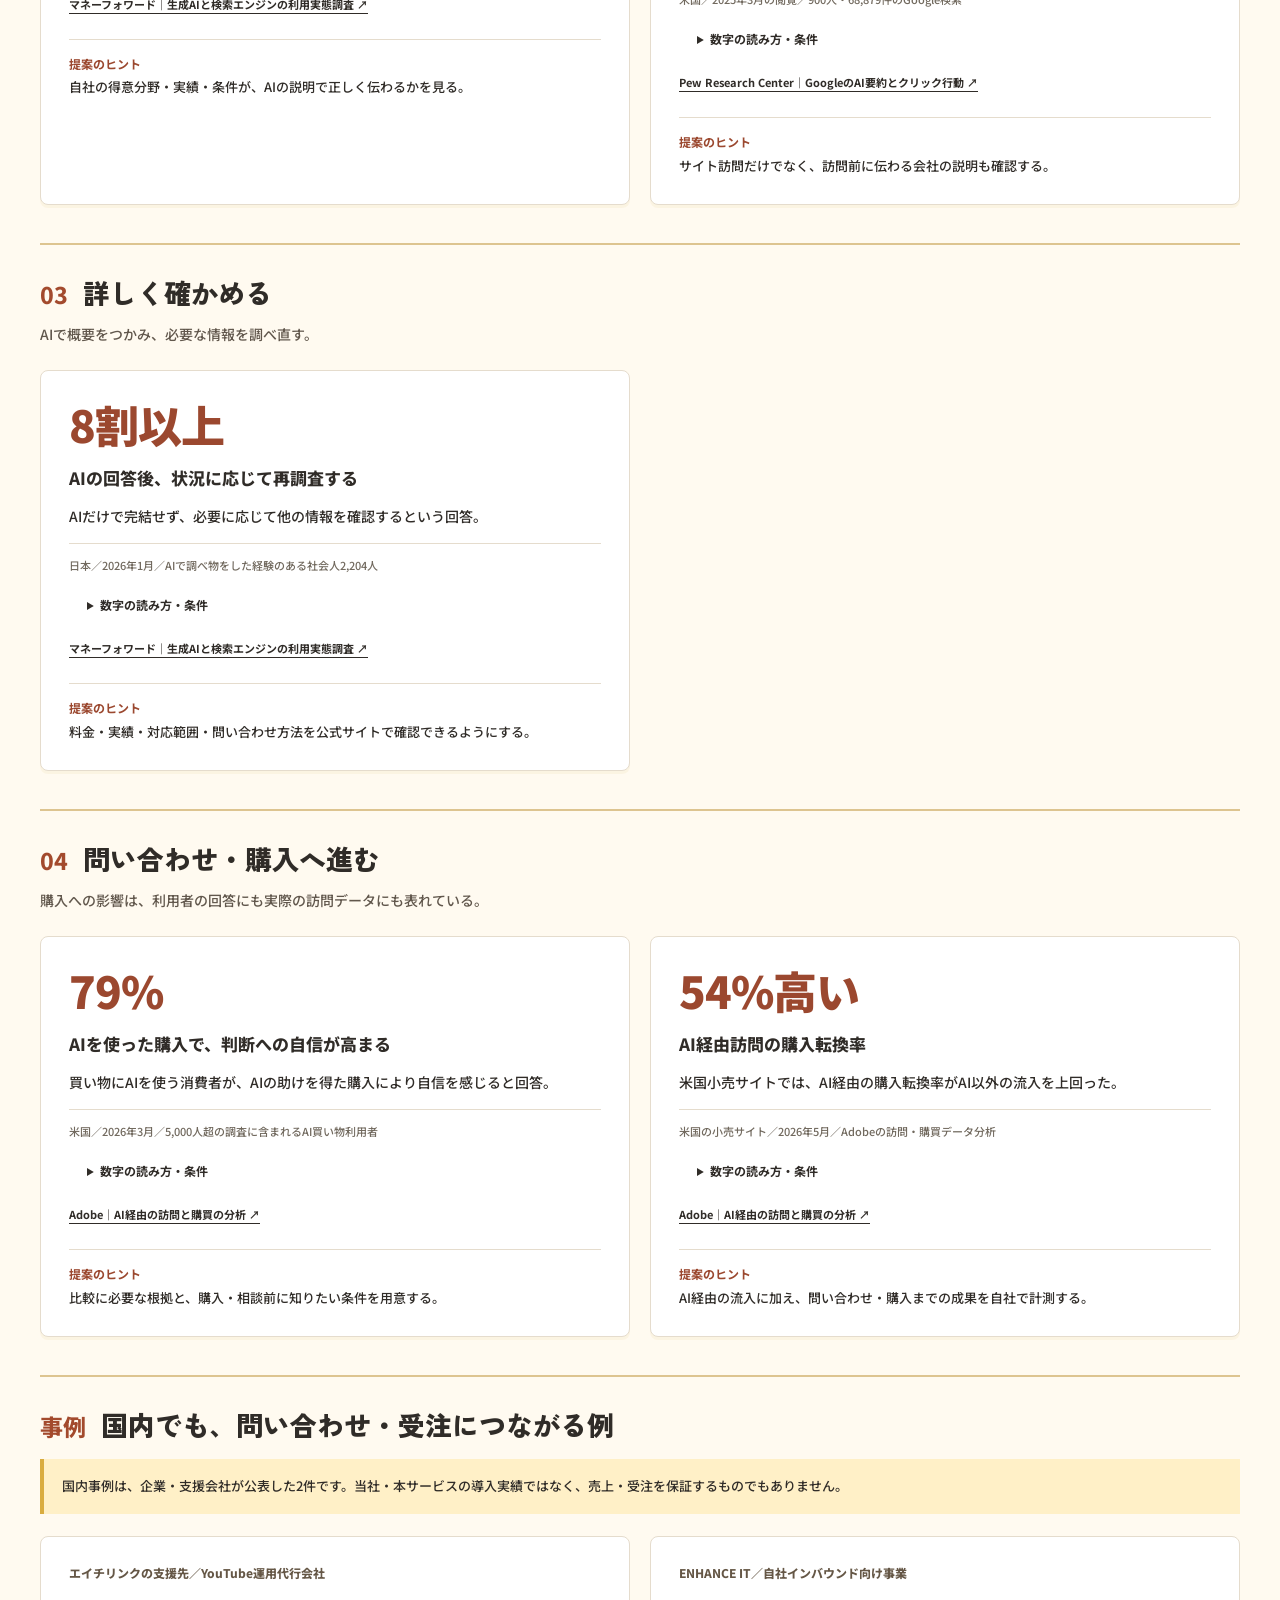
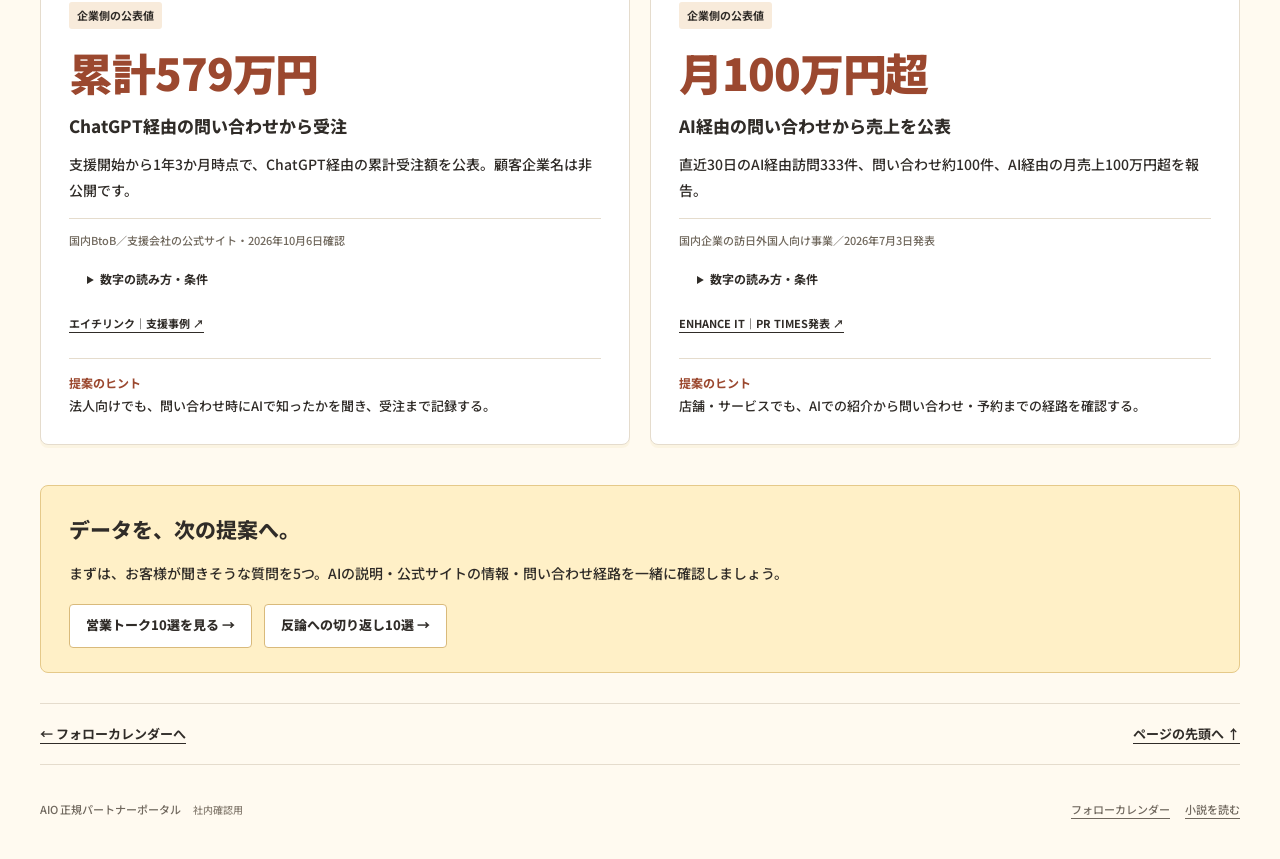
==== commit 85c4e1a6: "Update AIO portal menus and illustrated partner growth story" ====
--- a/aio/data/index.html
+++ b/aio/data/index.html
@@ -1,4 +1,4 @@
-<!doctype html><html lang="ja"><head><meta charset="utf-8"><meta name="viewport" content="width=device-width,initial-scale=1"><meta name="robots" content="noindex,nofollow"><meta name="color-scheme" content="light"><title>AIOの統計・国内事例｜正規パートナー向け</title><meta name="description" content="AIで情報を探し、比較し、問い合わせ・購入するまで。7つの統計と2つの国内事例を調査条件・原典リンク付きで紹介。"><link rel="canonical" href="https://writeup-inc.github.io/partner/aio/data/"><link rel="preload" href="../fonts/noto-sans-jp.woff2" as="font" type="font/woff2" crossorigin><link rel="preload" href="../fonts/zen-kaku-black.woff2" as="font" type="font/woff2" crossorigin><style>
+<!doctype html><html lang="ja"><head><meta charset="utf-8"><meta name="viewport" content="width=device-width,initial-scale=1"><meta name="robots" content="noindex,nofollow"><meta name="color-scheme" content="light"><title>AIOの統計・国内事例｜正規パートナー向け</title><meta name="description" content="AIで情報を探し、比較し、問い合わせ・購入するまで。7つの統計と2つの国内事例を調査条件・原典リンク付きで紹介。"><link rel="preload" href="../fonts/noto-sans-jp.woff2" as="font" type="font/woff2" crossorigin><link rel="preload" href="../fonts/zen-kaku-black.woff2" as="font" type="font/woff2" crossorigin><style>
 @font-face{font-family:Partner Sans;src:url(../fonts/noto-sans-jp.woff2) format("woff2");font-weight:100 900;font-display:swap}
 @font-face{font-family:Partner Heading;src:url(../fonts/zen-kaku-black.woff2) format("woff2");font-weight:900;font-display:swap}
 :root{--ink:#302c28;--muted:#70685e;--line:#e5dccd;--accent:#b65335;--paper:#fffaf0}
@@ -17,4 +17,4 @@
 .data-intro{display:grid;grid-template-columns:minmax(0,1fr) 260px;gap:40px;align-items:center}.data-intro h1{font-size:42px;line-height:1.5}.hero-art{width:100%;height:auto}.flow-nav{display:grid;grid-template-columns:repeat(4,minmax(0,1fr));gap:12px;margin:25px 0}.flow-nav a{border:1px solid #dfc898;border-radius:6px;background:#fff1ce;min-height:82px;padding:12px 16px;text-decoration:none;font-weight:800;font-size:14px}.flow-nav span{display:block;font-size:12px;color:#a34a2d;margin-bottom:3px}.reading-note{font-size:12px;color:#70685e;margin:0 0 34px}.stage{scroll-margin-top:24px;border-top:2px solid #ddc490;padding-top:28px;margin:38px 0}.stage-head{display:flex;gap:15px;align-items:baseline;margin-bottom:8px}.stage-head .number{font-size:23px}.stage h2{font-family:"Partner Heading","Partner Sans",sans-serif;font-size:27px;line-height:1.5;margin:0}.stage-intro{font-size:14px;margin:0 0 22px;color:#61574c}.data-grid{display:grid;grid-template-columns:repeat(2,minmax(0,1fr));gap:20px}.data-card{background:white;border:1px solid var(--line);border-radius:8px;padding:25px 28px;box-shadow:0 3px 0 #efdfbd44;min-width:0}.metric{font-size:44px;line-height:1.3;letter-spacing:-.025em;font-weight:900;color:#9b482f;margin:0 0 11px;font-variant-numeric:tabular-nums}.data-card h3{font-size:17px;line-height:1.7;margin:0 0 10px;font-weight:800}.data-card .body{font-size:14px;margin:0 0 14px}.data-meta{font-size:11px;line-height:1.8;color:#71695e;border-top:1px solid var(--line);padding-top:12px;margin:0 0 7px}.data-card details{font-size:12px;margin:6px 0 0}.data-card summary{cursor:pointer;min-height:44px;align-content:center;display:list-item;margin-left:18px;font-weight:700}.data-card details p{background:#faf7ef;padding:12px 14px;margin:5px 0 10px;border-radius:4px}.data-card .source{font-size:11px;min-height:44px;align-content:center;max-width:100%}.hint{font-size:13px;line-height:1.9;border-top:1px solid var(--line);margin:12px 0 0;padding-top:13px}.hint strong{color:#9b482f;display:block;font-size:12px}.compare{margin:19px 0;font-size:12px}.bar-row{display:grid;grid-template-columns:85px 1fr 35px;align-items:center;gap:9px;margin:9px 0}.track{height:14px;background:#f4efe5;border-radius:2px}.fill{height:100%;background:#bb6448;border-radius:2px}.bar-row:last-child .fill{background:#83765e}.case-company{font-size:12px;font-weight:800;color:#655746;margin:0 0 13px}.self-report{display:inline-block;background:#f8ebdb;border-radius:3px;padding:3px 8px;font-size:11px;margin-bottom:15px;font-weight:700}.case-note{background:#fff0c7;padding:15px 18px;border-left:4px solid #d9ac3f;font-size:13px;line-height:1.9;margin:14px 0 22px}.next-section{background:#fff0c7;border:1px solid #e5c989;border-radius:8px;padding:24px 28px;margin:40px 0 30px}.next-section h2{font-size:21px;margin:0 0 10px;font-weight:800}.next-section p{font-size:14px;margin:0}.next-links{display:flex;flex-wrap:wrap;gap:12px;margin-top:17px}.next-links a{display:inline-flex;align-items:center;min-height:44px;background:white;border:1px solid #d9ba7b;padding:8px 16px;border-radius:4px;text-decoration:none;font-size:13px;font-weight:800}.portal-nav{flex-wrap:wrap}.portal-nav a{white-space:nowrap}.masthead .inner{padding-block:5px}.single .data-card{max-width:720px}.intro .source{min-height:44px;align-content:center}.skip-link{position:absolute;top:0;left:16px;padding:10px;background:white;transform:translateY(-130%);z-index:10}.skip-link:focus{transform:translateY(0)}
 @media(max-width:950px){.data-intro{grid-template-columns:1fr 195px;gap:24px}.data-intro h1{font-size:35px}.data-card{padding:23px}.flow-nav a{font-size:13px;padding:11px}.stage h2{font-size:24px}.metric{font-size:38px}}
 @media(max-width:700px){.data-intro{display:block}.data-intro h1{font-size:28px}.data-intro h1 span{display:block}.hero-art{display:none}.masthead .inner{flex-wrap:wrap;gap:0;padding-block:6px}.brand{font-size:12px;min-height:28px;align-content:center}.portal-nav{gap:0}.portal-nav a{font-size:11px;padding:0 8px}.flow-nav{grid-template-columns:repeat(2,minmax(0,1fr));gap:9px;margin:20px 0}.flow-nav a{min-height:73px;font-size:12px;padding:11px 13px}.reading-note{font-size:11px;margin-bottom:25px}.stage{padding-top:22px;margin:28px 0}.stage-head{gap:12px}.stage h2{font-size:22px}.stage-intro{font-size:13px}.data-grid{display:block}.data-card{padding:22px 19px;margin-bottom:16px}.metric{font-size:36px}.data-card h3{font-size:16px}.data-card .body{font-size:13px}.data-meta{font-size:11px}.hint{font-size:12px}.next-section{padding:21px 19px}.next-section h2{font-size:19px}.next-section p{font-size:13px}}
-</style><link rel="stylesheet" href="../portal.css"><script src="../portal.js" defer></script></head><body id="top"><a class="skip-link" href="#main">本文へ移動</a><header class="site-header"><div class="site-inner"><a class="site-brand" href="../">AIO <span>正規パートナー向け</span></a><button class="menu-toggle" type="button" aria-expanded="false" aria-controls="portal-menu">メニュー <span aria-hidden="true">＋</span></button><nav class="site-nav" id="portal-menu" aria-label="パートナーポータル"><a href="../start/">はじめの一歩</a><a href="../materials/" aria-current="page">営業に使う資料</a><a href="../support/">商談・導入を進める</a><a href="../practice/">活動を続けるヒント</a><a href="../events/">勉強会・相談会</a><a href="../guide/">契約・運用の確認</a></nav></div></header><main class="inner" id="main"><p class="breadcrumb"><a href="../">パートナーポータル</a> / 統計・国内事例</p><section class="intro"><div class="data-intro"><div><p class="kicker">AIOの統計・国内事例</p><h1><span>AIで探し、</span><span>比較し、選ぶ。</span></h1><p class="lead">お客様が情報に触れてから、問い合わせ・購入するまで。行動の順番に、商談で使えるデータをまとめました。</p><p class="checked">7つの統計・国内事例2件 ／ 出典確認：2026年10月6日</p></div><svg class="hero-art" viewBox="0 0 260 185" role="img" aria-label="AIの答えを読み、会社の情報を確認して相談する流れ"><rect x="16" y="22" width="157" height="108" rx="9" fill="#fff" stroke="#d7be8d" stroke-width="2"/><rect x="29" y="36" width="103" height="12" rx="3" fill="#ffe0a0"/><path d="M30 63h124M30 77h98M30 91h112M30 105h76" stroke="#a89b83" stroke-width="3" stroke-linecap="round"/><path d="m170 69 23 11-23 11" fill="none" stroke="#ab5535" stroke-width="3" stroke-linejoin="round"/><circle cx="213" cy="122" r="24" fill="#ffe3b3" stroke="#d7be8d" stroke-width="2"/><path d="M183 168c0-29 60-29 60 0" fill="#bb684a"/><path d="m73 143 11 10 23-24" fill="none" stroke="#527263" stroke-width="5" stroke-linecap="round" stroke-linejoin="round"/></svg></div><nav class="flow-nav" aria-label="お客様の行動からデータを選ぶ"><a href="#discover"><span>01</span>AIで情報を探す</a><a href="#consider"><span>02</span>AIの答えを参考にし、比較する</a><a href="#verify"><span>03</span>詳しく確かめる</a><a href="#purchase"><span>04</span>問い合わせ・購入へ進む</a></nav><p class="reading-note">異なる対象・時期の調査を、行動の流れに沿って並べています。同じ人を追跡した購入ファネルではありません。</p><a href="#cases" class="source">国内の問い合わせ・売上事例へ ↓</a></section><section class="stage" id="discover" aria-labelledby="title-discover"><div class="stage-head"><span class="number">01</span><h2 id="title-discover">AIで情報を探す</h2></div><p class="stage-intro">AIが、調べ物の入口になっている。</p><div class="data-grid "><article class="data-card"><p class="metric">58.1%</p><h3>調べ物でAIをよく使う・ほぼ毎回使う</h3><p class="body">AIで調べ物をした経験のある社会人の回答。</p><p class="data-meta">日本／2026年1月／2,204人・インターネット調査</p><details><summary>数字の読み方・条件</summary><p>社会人全体のAI利用率ではありません。調査開始日は1月16日。</p></details><a class="source" href="https://biz.moneyforward.com/research/2026-generative-ai-usage-survey/" target="_blank" rel="noopener noreferrer">マネーフォワード｜生成AIと検索エンジンの利用実態調査 ↗</a><p class="hint"><strong>提案のヒント</strong>お客様が聞きそうな質問で、自社がどう紹介されるかを確認する。</p></article><article class="data-card"><p class="metric">44.8%</p><h3>検索エンジンの利用頻度が減った</h3><p class="body">同じ調査で、検索の利用減少を感じた人の割合。</p><p class="data-meta">日本／2026年1月／AIで調べ物をした経験のある社会人2,204人</p><details><summary>数字の読み方・条件</summary><p>本人の回答による利用頻度の変化で、検索市場全体の減少率ではありません。</p></details><a class="source" href="https://biz.moneyforward.com/research/2026-generative-ai-usage-survey/" target="_blank" rel="noopener noreferrer">マネーフォワード｜生成AIと検索エンジンの利用実態調査 ↗</a><p class="hint"><strong>提案のヒント</strong>検索とAIの両方で、顧客の疑問に答えられる情報を整える。</p></article></div></section><section class="stage" id="consider" aria-labelledby="title-consider"><div class="stage-head"><span class="number">02</span><h2 id="title-consider">AIの答えを参考にし、比較する</h2></div><p class="stage-intro">役に立つと感じる人が多い。サイトを開く前の説明も接点になる。</p><div class="data-grid "><article class="data-card"><p class="metric">77.3%</p><h3>AIの情報が参考になる</h3><p class="body">「非常に参考になる」13.4%と「参考になる」63.9%の合計。</p><p class="data-meta">日本／2026年1月／AIで調べ物をした経験のある社会人2,204人</p><details><summary>数字の読み方・条件</summary><p>参考になるという評価で、正しいと全面的に信じる割合ではありません。</p></details><a class="source" href="https://biz.moneyforward.com/research/2026-generative-ai-usage-survey/" target="_blank" rel="noopener noreferrer">マネーフォワード｜生成AIと検索エンジンの利用実態調査 ↗</a><p class="hint"><strong>提案のヒント</strong>自社の得意分野・実績・条件が、AIの説明で正しく伝わるかを見る。</p></article><article class="data-card"><p class="metric">8% / 15%</p><h3>AI要約の有無で、検索結果リンクのクリックに差</h3><p class="body">通常の検索結果リンクをクリックした割合は、AI要約あり8%、なし15%。</p><div class="compare" aria-label="通常の検索結果リンクのクリック率の比較"><div class="bar-row"><span>AI要約あり</span><div class="track" aria-hidden="true"><div class="fill" style="width:53.33%"></div></div><strong>8%</strong></div><div class="bar-row"><span>AI要約なし</span><div class="track" aria-hidden="true"><div class="fill" style="width:100.00%"></div></div><strong>15%</strong></div></div><p class="data-meta">米国／2025年3月の閲覧／900人・68,879件のGoogle検索</p><details><summary>数字の読み方・条件</summary><p>検索結果は4月7〜17日に再収集。観測された差で、AI要約の因果効果ではありません。8%はAI要約内の引用リンクのクリック率ではありません。</p></details><a class="source" href="https://www.pewresearch.org/short-reads/2025/07/22/google-users-are-less-likely-to-click-on-links-when-an-ai-summary-appears-in-the-results/" target="_blank" rel="noopener noreferrer">Pew Research Center｜GoogleのAI要約とクリック行動 ↗</a><p class="hint"><strong>提案のヒント</strong>サイト訪問だけでなく、訪問前に伝わる会社の説明も確認する。</p></article></div></section><section class="stage" id="verify" aria-labelledby="title-verify"><div class="stage-head"><span class="number">03</span><h2 id="title-verify">詳しく確かめる</h2></div><p class="stage-intro">AIで概要をつかみ、必要な情報を調べ直す。</p><div class="data-grid single"><article class="data-card"><p class="metric">8割以上</p><h3>AIの回答後、状況に応じて再調査する</h3><p class="body">AIだけで完結せず、必要に応じて他の情報を確認するという回答。</p><p class="data-meta">日本／2026年1月／AIで調べ物をした経験のある社会人2,204人</p><details><summary>数字の読み方・条件</summary><p>必ず企業の公式サイトを訪れる割合ではありません。</p></details><a class="source" href="https://biz.moneyforward.com/research/2026-generative-ai-usage-survey/" target="_blank" rel="noopener noreferrer">マネーフォワード｜生成AIと検索エンジンの利用実態調査 ↗</a><p class="hint"><strong>提案のヒント</strong>料金・実績・対応範囲・問い合わせ方法を公式サイトで確認できるようにする。</p></article></div></section><section class="stage" id="purchase" aria-labelledby="title-purchase"><div class="stage-head"><span class="number">04</span><h2 id="title-purchase">問い合わせ・購入へ進む</h2></div><p class="stage-intro">購入への影響は、利用者の回答にも実際の訪問データにも表れている。</p><div class="data-grid "><article class="data-card"><p class="metric">79%</p><h3>AIを使った購入で、判断への自信が高まる</h3><p class="body">買い物にAIを使う消費者が、AIの助けを得た購入により自信を感じると回答。</p><p class="data-meta">米国／2026年3月／5,000人超の調査に含まれるAI買い物利用者</p><details><summary>数字の読み方・条件</summary><p>該当利用者の人数は本文で非公表。自己評価で、購入判断の正しさを実証した数字ではありません。</p></details><a class="source" href="https://business.adobe.com/blog/adobe-report-ai-traffic-travel-sites-surges-200-percent" target="_blank" rel="noopener noreferrer">Adobe｜AI経由の訪問と購買の分析 ↗</a><p class="hint"><strong>提案のヒント</strong>比較に必要な根拠と、購入・相談前に知りたい条件を用意する。</p></article><article class="data-card"><p class="metric">54%高い</p><h3>AI経由訪問の購入転換率</h3><p class="body">米国小売サイトでは、AI経由の購入転換率がAI以外の流入を上回った。</p><p class="data-meta">米国の小売サイト／2026年5月／Adobeの訪問・購買データ分析</p><details><summary>数字の読み方・条件</summary><p>相対的な差で、購入率54%ではありません。報告全体の小売分析基盤は1兆件超の訪問。業種差があり、同月の旅行サイトではAI経由の転換率は28%低い結果です。AIO施策の効果測定ではありません。</p></details><a class="source" href="https://business.adobe.com/blog/adobe-report-ai-traffic-travel-sites-surges-200-percent" target="_blank" rel="noopener noreferrer">Adobe｜AI経由の訪問と購買の分析 ↗</a><p class="hint"><strong>提案のヒント</strong>AI経由の流入に加え、問い合わせ・購入までの成果を自社で計測する。</p></article></div></section><section class="stage" id="cases" aria-labelledby="cases-title"><div class="stage-head"><span class="number">事例</span><h2 id="cases-title">国内でも、問い合わせ・受注につながる例</h2></div><p class="case-note">国内事例は、企業・支援会社が公表した2件です。当社・本サービスの導入実績ではなく、売上・受注を保証するものでもありません。</p><div class="data-grid"><article class="data-card" id="case-hlink"><p class="case-company">エイチリンクの支援先／YouTube運用代行会社</p><span class="self-report">企業側の公表値</span><p class="metric">累計579万円</p><h3>ChatGPT経由の問い合わせから受注</h3><p class="body">支援開始から1年3か月時点で、ChatGPT経由の累計受注額を公表。顧客企業名は非公開です。</p><p class="data-meta">国内BtoB／支援会社の公式サイト・2026年10月6日確認</p><details><summary>数字の読み方・条件</summary><p>支援会社の自己公表。サイト全面改修・SEO・AIO・被リンク獲得を併用。AIO単独の寄与、利益額、他社での再現性は確認できません。</p></details><a class="source" href="https://h-link-marketing.co.jp/reason/" target="_blank" rel="noopener noreferrer">エイチリンク｜支援事例 ↗</a><p class="hint"><strong>提案のヒント</strong>法人向けでも、問い合わせ時にAIで知ったかを聞き、受注まで記録する。</p></article><article class="data-card" id="case-enhance"><p class="case-company">ENHANCE IT／自社インバウンド向け事業</p><span class="self-report">企業側の公表値</span><p class="metric">月100万円超</p><h3>AI経由の問い合わせから売上を公表</h3><p class="body">直近30日のAI経由訪問333件、問い合わせ約100件、AI経由の月売上100万円超を報告。</p><p class="data-meta">国内企業の訪日外国人向け事業／2026年7月3日発表</p><details><summary>数字の読み方・条件</summary><p>企業のプレスリリースによる自己公表。日本人顧客全体の傾向ではありません。複数の集客・サイト改善を併用しており、第三者監査やAIO単独の寄与は確認できません。</p></details><a class="source" href="https://prtimes.jp/main/html/rd/p/000000013.000176021.html" target="_blank" rel="noopener noreferrer">ENHANCE IT｜PR TIMES発表 ↗</a><p class="hint"><strong>提案のヒント</strong>店舗・サービスでも、AIでの紹介から問い合わせ・予約までの経路を確認する。</p></article></div></section><section class="next-section"><h2>データを、次の提案へ。</h2><p>まずは、お客様が聞きそうな質問を5つ。AIの説明・公式サイトの情報・問い合わせ経路を一緒に確認しましょう。</p><div class="next-links"><a href="../talk/">営業トーク10選を見る →</a><a href="../talk/#objections">反論への切り返し10選 →</a></div></section><div class="end-link"><a href="../">← フォローカレンダーへ</a><a href="#top">ページの先頭へ ↑</a></div></main><footer class="site-footer inner"><span>AIO 正規パートナーポータル</span><div><a href="../#calendar">フォローカレンダー</a><a href="https://www.writeup.co.jp/company/" target="_blank" rel="noopener noreferrer">会社概要 ↗</a><a href="https://www.writeup.co.jp/privacy/" target="_blank" rel="noopener noreferrer">個人情報保護方針 ↗</a></div></footer></body></html>+</style><link rel="stylesheet" href="../portal.css"><script src="../portal.js" defer></script><link rel="stylesheet" href="../menu-update.css"><link rel="canonical" href="https://writeup-inc.github.io/partner/aio/data/"></head><body id="top"><a class="skip-link" href="#main">本文へ移動</a><header class="site-header"><div class="site-inner"><a class="site-brand" href="../">AIO <span>正規パートナー向け</span></a><button class="menu-toggle" type="button" aria-expanded="false" aria-controls="portal-menu">メニュー <span aria-hidden="true">＋</span></button><nav class="site-nav" id="portal-menu" aria-label="3つの実務メニュー"><a href="../sales/">AIで営業する</a><a href="../events/">勉強会・相談</a><a href="../guide/">契約・運用ガイド</a></nav></div></header><main class="inner" id="main"><p class="breadcrumb"><a href="../">パートナーポータル</a> / 統計・国内事例</p><section class="intro"><div class="data-intro"><div><p class="kicker">AIOの統計・国内事例</p><h1><span>AIで探し、</span><span>比較し、選ぶ。</span></h1><p class="lead">お客様が情報に触れてから、問い合わせ・購入するまで。行動の順番に、商談で使えるデータをまとめました。</p><p class="checked">7つの統計・国内事例2件 ／ 出典確認：2026年10月6日</p></div><svg class="hero-art" viewBox="0 0 260 185" role="img" aria-label="AIの答えを読み、会社の情報を確認して相談する流れ"><rect x="16" y="22" width="157" height="108" rx="9" fill="#fff" stroke="#d7be8d" stroke-width="2"/><rect x="29" y="36" width="103" height="12" rx="3" fill="#ffe0a0"/><path d="M30 63h124M30 77h98M30 91h112M30 105h76" stroke="#a89b83" stroke-width="3" stroke-linecap="round"/><path d="m170 69 23 11-23 11" fill="none" stroke="#ab5535" stroke-width="3" stroke-linejoin="round"/><circle cx="213" cy="122" r="24" fill="#ffe3b3" stroke="#d7be8d" stroke-width="2"/><path d="M183 168c0-29 60-29 60 0" fill="#bb684a"/><path d="m73 143 11 10 23-24" fill="none" stroke="#527263" stroke-width="5" stroke-linecap="round" stroke-linejoin="round"/></svg></div><nav class="flow-nav" aria-label="お客様の行動からデータを選ぶ"><a href="#discover"><span>01</span>AIで情報を探す</a><a href="#consider"><span>02</span>AIの答えを参考にし、比較する</a><a href="#verify"><span>03</span>詳しく確かめる</a><a href="#purchase"><span>04</span>問い合わせ・購入へ進む</a></nav><p class="reading-note">異なる対象・時期の調査を、行動の流れに沿って並べています。同じ人を追跡した購入ファネルではありません。</p><a href="#cases" class="source">国内の問い合わせ・売上事例へ ↓</a></section><section class="stage" id="discover" aria-labelledby="title-discover"><div class="stage-head"><span class="number">01</span><h2 id="title-discover">AIで情報を探す</h2></div><p class="stage-intro">AIが、調べ物の入口になっている。</p><div class="data-grid "><article class="data-card"><p class="metric">58.1%</p><h3>調べ物でAIをよく使う・ほぼ毎回使う</h3><p class="body">AIで調べ物をした経験のある社会人の回答。</p><p class="data-meta">日本／2026年1月／2,204人・インターネット調査</p><details><summary>数字の読み方・条件</summary><p>社会人全体のAI利用率ではありません。調査開始日は1月16日。</p></details><a class="source" href="https://biz.moneyforward.com/research/2026-generative-ai-usage-survey/" target="_blank" rel="noopener noreferrer">マネーフォワード｜生成AIと検索エンジンの利用実態調査 ↗</a><p class="hint"><strong>提案のヒント</strong>お客様が聞きそうな質問で、自社がどう紹介されるかを確認する。</p></article><article class="data-card"><p class="metric">44.8%</p><h3>検索エンジンの利用頻度が減った</h3><p class="body">同じ調査で、検索の利用減少を感じた人の割合。</p><p class="data-meta">日本／2026年1月／AIで調べ物をした経験のある社会人2,204人</p><details><summary>数字の読み方・条件</summary><p>本人の回答による利用頻度の変化で、検索市場全体の減少率ではありません。</p></details><a class="source" href="https://biz.moneyforward.com/research/2026-generative-ai-usage-survey/" target="_blank" rel="noopener noreferrer">マネーフォワード｜生成AIと検索エンジンの利用実態調査 ↗</a><p class="hint"><strong>提案のヒント</strong>検索とAIの両方で、顧客の疑問に答えられる情報を整える。</p></article></div></section><section class="stage" id="consider" aria-labelledby="title-consider"><div class="stage-head"><span class="number">02</span><h2 id="title-consider">AIの答えを参考にし、比較する</h2></div><p class="stage-intro">役に立つと感じる人が多い。サイトを開く前の説明も接点になる。</p><div class="data-grid "><article class="data-card"><p class="metric">77.3%</p><h3>AIの情報が参考になる</h3><p class="body">「非常に参考になる」13.4%と「参考になる」63.9%の合計。</p><p class="data-meta">日本／2026年1月／AIで調べ物をした経験のある社会人2,204人</p><details><summary>数字の読み方・条件</summary><p>参考になるという評価で、正しいと全面的に信じる割合ではありません。</p></details><a class="source" href="https://biz.moneyforward.com/research/2026-generative-ai-usage-survey/" target="_blank" rel="noopener noreferrer">マネーフォワード｜生成AIと検索エンジンの利用実態調査 ↗</a><p class="hint"><strong>提案のヒント</strong>自社の得意分野・実績・条件が、AIの説明で正しく伝わるかを見る。</p></article><article class="data-card"><p class="metric">8% / 15%</p><h3>AI要約の有無で、検索結果リンクのクリックに差</h3><p class="body">通常の検索結果リンクをクリックした割合は、AI要約あり8%、なし15%。</p><div class="compare" aria-label="通常の検索結果リンクのクリック率の比較"><div class="bar-row"><span>AI要約あり</span><div class="track" aria-hidden="true"><div class="fill" style="width:53.33%"></div></div><strong>8%</strong></div><div class="bar-row"><span>AI要約なし</span><div class="track" aria-hidden="true"><div class="fill" style="width:100.00%"></div></div><strong>15%</strong></div></div><p class="data-meta">米国／2025年3月の閲覧／900人・68,879件のGoogle検索</p><details><summary>数字の読み方・条件</summary><p>検索結果は4月7〜17日に再収集。観測された差で、AI要約の因果効果ではありません。8%はAI要約内の引用リンクのクリック率ではありません。</p></details><a class="source" href="https://www.pewresearch.org/short-reads/2025/07/22/google-users-are-less-likely-to-click-on-links-when-an-ai-summary-appears-in-the-results/" target="_blank" rel="noopener noreferrer">Pew Research Center｜GoogleのAI要約とクリック行動 ↗</a><p class="hint"><strong>提案のヒント</strong>サイト訪問だけでなく、訪問前に伝わる会社の説明も確認する。</p></article></div></section><section class="stage" id="verify" aria-labelledby="title-verify"><div class="stage-head"><span class="number">03</span><h2 id="title-verify">詳しく確かめる</h2></div><p class="stage-intro">AIで概要をつかみ、必要な情報を調べ直す。</p><div class="data-grid single"><article class="data-card"><p class="metric">8割以上</p><h3>AIの回答後、状況に応じて再調査する</h3><p class="body">AIだけで完結せず、必要に応じて他の情報を確認するという回答。</p><p class="data-meta">日本／2026年1月／AIで調べ物をした経験のある社会人2,204人</p><details><summary>数字の読み方・条件</summary><p>必ず企業の公式サイトを訪れる割合ではありません。</p></details><a class="source" href="https://biz.moneyforward.com/research/2026-generative-ai-usage-survey/" target="_blank" rel="noopener noreferrer">マネーフォワード｜生成AIと検索エンジンの利用実態調査 ↗</a><p class="hint"><strong>提案のヒント</strong>料金・実績・対応範囲・問い合わせ方法を公式サイトで確認できるようにする。</p></article></div></section><section class="stage" id="purchase" aria-labelledby="title-purchase"><div class="stage-head"><span class="number">04</span><h2 id="title-purchase">問い合わせ・購入へ進む</h2></div><p class="stage-intro">購入への影響は、利用者の回答にも実際の訪問データにも表れている。</p><div class="data-grid "><article class="data-card"><p class="metric">79%</p><h3>AIを使った購入で、判断への自信が高まる</h3><p class="body">買い物にAIを使う消費者が、AIの助けを得た購入により自信を感じると回答。</p><p class="data-meta">米国／2026年3月／5,000人超の調査に含まれるAI買い物利用者</p><details><summary>数字の読み方・条件</summary><p>該当利用者の人数は本文で非公表。自己評価で、購入判断の正しさを実証した数字ではありません。</p></details><a class="source" href="https://business.adobe.com/blog/adobe-report-ai-traffic-travel-sites-surges-200-percent" target="_blank" rel="noopener noreferrer">Adobe｜AI経由の訪問と購買の分析 ↗</a><p class="hint"><strong>提案のヒント</strong>比較に必要な根拠と、購入・相談前に知りたい条件を用意する。</p></article><article class="data-card"><p class="metric">54%高い</p><h3>AI経由訪問の購入転換率</h3><p class="body">米国小売サイトでは、AI経由の購入転換率がAI以外の流入を上回った。</p><p class="data-meta">米国の小売サイト／2026年5月／Adobeの訪問・購買データ分析</p><details><summary>数字の読み方・条件</summary><p>相対的な差で、購入率54%ではありません。報告全体の小売分析基盤は1兆件超の訪問。業種差があり、同月の旅行サイトではAI経由の転換率は28%低い結果です。AIO施策の効果測定ではありません。</p></details><a class="source" href="https://business.adobe.com/blog/adobe-report-ai-traffic-travel-sites-surges-200-percent" target="_blank" rel="noopener noreferrer">Adobe｜AI経由の訪問と購買の分析 ↗</a><p class="hint"><strong>提案のヒント</strong>AI経由の流入に加え、問い合わせ・購入までの成果を自社で計測する。</p></article></div></section><section class="stage" id="cases" aria-labelledby="cases-title"><div class="stage-head"><span class="number">事例</span><h2 id="cases-title">国内でも、問い合わせ・受注につながる例</h2></div><p class="case-note">国内事例は、企業・支援会社が公表した2件です。当社・本サービスの導入実績ではなく、売上・受注を保証するものでもありません。</p><div class="data-grid"><article class="data-card" id="case-hlink"><p class="case-company">エイチリンクの支援先／YouTube運用代行会社</p><span class="self-report">企業側の公表値</span><p class="metric">累計579万円</p><h3>ChatGPT経由の問い合わせから受注</h3><p class="body">支援開始から1年3か月時点で、ChatGPT経由の累計受注額を公表。顧客企業名は非公開です。</p><p class="data-meta">国内BtoB／支援会社の公式サイト・2026年10月6日確認</p><details><summary>数字の読み方・条件</summary><p>支援会社の自己公表。サイト全面改修・SEO・AIO・被リンク獲得を併用。AIO単独の寄与、利益額、他社での再現性は確認できません。</p></details><a class="source" href="https://h-link-marketing.co.jp/reason/" target="_blank" rel="noopener noreferrer">エイチリンク｜支援事例 ↗</a><p class="hint"><strong>提案のヒント</strong>法人向けでも、問い合わせ時にAIで知ったかを聞き、受注まで記録する。</p></article><article class="data-card" id="case-enhance"><p class="case-company">ENHANCE IT／自社インバウンド向け事業</p><span class="self-report">企業側の公表値</span><p class="metric">月100万円超</p><h3>AI経由の問い合わせから売上を公表</h3><p class="body">直近30日のAI経由訪問333件、問い合わせ約100件、AI経由の月売上100万円超を報告。</p><p class="data-meta">国内企業の訪日外国人向け事業／2026年7月3日発表</p><details><summary>数字の読み方・条件</summary><p>企業のプレスリリースによる自己公表。日本人顧客全体の傾向ではありません。複数の集客・サイト改善を併用しており、第三者監査やAIO単独の寄与は確認できません。</p></details><a class="source" href="https://prtimes.jp/main/html/rd/p/000000013.000176021.html" target="_blank" rel="noopener noreferrer">ENHANCE IT｜PR TIMES発表 ↗</a><p class="hint"><strong>提案のヒント</strong>店舗・サービスでも、AIでの紹介から問い合わせ・予約までの経路を確認する。</p></article></div></section><section class="next-section"><h2>データを、次の提案へ。</h2><p>まずは、お客様が聞きそうな質問を5つ。AIの説明・公式サイトの情報・問い合わせ経路を一緒に確認しましょう。</p><div class="next-links"><a href="../talk/">営業トーク10選を見る →</a><a href="../talk/#objections">反論への切り返し10選 →</a></div></section><div class="end-link"><a href="../">← フォローカレンダーへ</a><a href="#top">ページの先頭へ ↑</a></div></main><footer class="site-footer inner"><span>AIO 正規パートナーポータル <small>社内確認用</small></span><div><a href="../#calendar">フォローカレンダー</a><a href="../story/">小説を読む</a></div></footer></body></html>
--- a/aio/menu-update.css
+++ b/aio/menu-update.css
@@ -0,0 +1,4 @@
+/* Retain the original palette, type, illustration, and card style. */
+.intro-side{align-self:center}.intro-side img{display:block}.story-entry{display:block;margin-top:8px;padding:12px 14px;background:#fff0c7;border:1px solid #d5b67f;border-radius:5px;text-decoration:none;color:#60432b;line-height:1.65}.story-entry:hover{background:#ffe6a8;color:#60432b}.story-entry-tag{display:block;font-size:10px;font-weight:700;color:#936438}.story-entry strong{display:block;font-size:15px;font-weight:850;margin:3px 0 5px}.story-entry>span:not(.story-entry-tag){font-size:10px;display:block}.story-entry b{display:block;font-size:10px;font-weight:750;margin-top:8px}.approved-menu .menu-card{min-height:145px}.approved-menu .menu-card strong{font-size:17px}.approved-menu .menu-card p{font-size:12px}.site-footer small{display:inline-block;margin-left:10px;font-size:10px;color:#8a8175}.example-three{display:grid;grid-template-columns:repeat(3,minmax(0,1fr));gap:12px;margin-top:17px;align-items:start}.example-placeholder{background:#fff;border:1px solid #dfd1b8;border-top:3px solid #d1aa55;border-radius:5px;min-width:0}.example-placeholder summary{cursor:pointer;list-style:none;position:relative;padding:16px 15px;min-height:105px;line-height:1.7}.example-placeholder summary::-webkit-details-marker{display:none}.example-placeholder summary:after{content:'＋';position:absolute;right:12px;top:15px;color:#9b6340;font-size:16px}.example-placeholder[open] summary:after{content:'−'}.example-placeholder summary>span{font-size:11px;color:#946238;font-weight:700}.example-placeholder summary>strong{display:block;font-size:14px;font-weight:750;margin:5px 0}.example-placeholder summary>small{font-size:10px;color:#847b6b}.example-body{padding:0 15px 15px;border-top:1px solid #efe6d4}.example-body .example-owner{font-size:11px;color:#847b6b;margin-top:13px}.example-body ol{margin:13px 0 0!important;padding-left:17px!important}.example-body li{font-size:11px;margin-bottom:15px}.example-body li>strong{font-size:12px}.example-body li p{font-size:11px;line-height:1.8;margin:5px 0 8px}.pending-skill{font-size:10px;border:1px solid #e0d4bc;background:#f3eedf;color:#887f70;padding:7px 9px;border-radius:3px;min-height:44px;cursor:not-allowed;max-width:100%}.candidate-note{font-size:12px}.candidate-note summary{min-height:44px;cursor:pointer;padding-block:8px}.internal-editor-note{background:#fff7e5;padding:20px;border:1px solid #e3d0a9;border-radius:5px}.internal-editor-note h2{font-size:18px}.internal-editor-note p{font-size:12px}.novel-chapter p{font-size:15px;line-height:2.05;font-weight:500;margin-bottom:20px}.novel-chapter h2{font-size:24px;line-height:1.7}.content-page .page-toc a{overflow-wrap:anywhere}.content-intro .lead{line-height:1.95}
+@media(max-width:1020px) and (min-width:701px){.approved-menu{grid-template-columns:repeat(3,minmax(0,1fr))}.approved-menu .menu-card{display:block;position:relative;padding:15px 13px}.approved-menu .menu-card svg{width:26px;height:27px}.approved-menu .menu-card .arrow{position:absolute;right:13px;top:18px}.approved-menu .menu-card strong{font-size:15px;margin-top:5px}.approved-menu .menu-card p{font-size:11px}.example-three{gap:8px}.example-placeholder summary{padding-inline:11px}.example-body{padding-inline:11px}}
+@media(max-width:700px){.intro-side{display:contents}.intro-side img{position:absolute!important;width:68px!important;right:0;top:26px}.story-entry{margin-top:16px;padding:11px 14px;display:grid;grid-template-columns:minmax(0,1fr) auto;gap:1px 12px}.story-entry-tag{grid-column:1;grid-row:1;font-size:9px}.story-entry strong{grid-column:1;grid-row:2;font-size:14px;margin:0}.story-entry>span:not(.story-entry-tag){display:none}.story-entry b{grid-column:2;grid-row:1/3;align-self:center;font-size:9px;margin:0;max-width:108px}.approved-menu{grid-template-columns:1fr;gap:10px}.approved-menu .menu-card{display:grid;grid-template-columns:27px minmax(0,1fr) 14px;gap:12px;min-height:0;padding:14px 15px}.approved-menu .menu-card svg{margin:3px 0 0;width:25px;height:27px}.approved-menu .menu-card .arrow{position:static;align-self:center}.approved-menu .menu-card strong{font-size:15px}.approved-menu .menu-card p{font-size:11px;line-height:1.85;margin-top:4px}.example-three{grid-template-columns:1fr;gap:10px}.example-placeholder summary{min-height:85px;padding:13px 16px}.example-placeholder summary>strong{margin:2px 0;font-size:14px}.example-placeholder summary>small{position:absolute;right:40px;top:15px}.example-body{padding-inline:16px}.example-body li,.example-body li p{font-size:12px}.pending-skill{font-size:11px}.novel-chapter p{font-size:14px;line-height:2}.novel-chapter h2{font-size:21px}.internal-editor-note{padding:17px}.internal-editor-note h2{font-size:17px}}
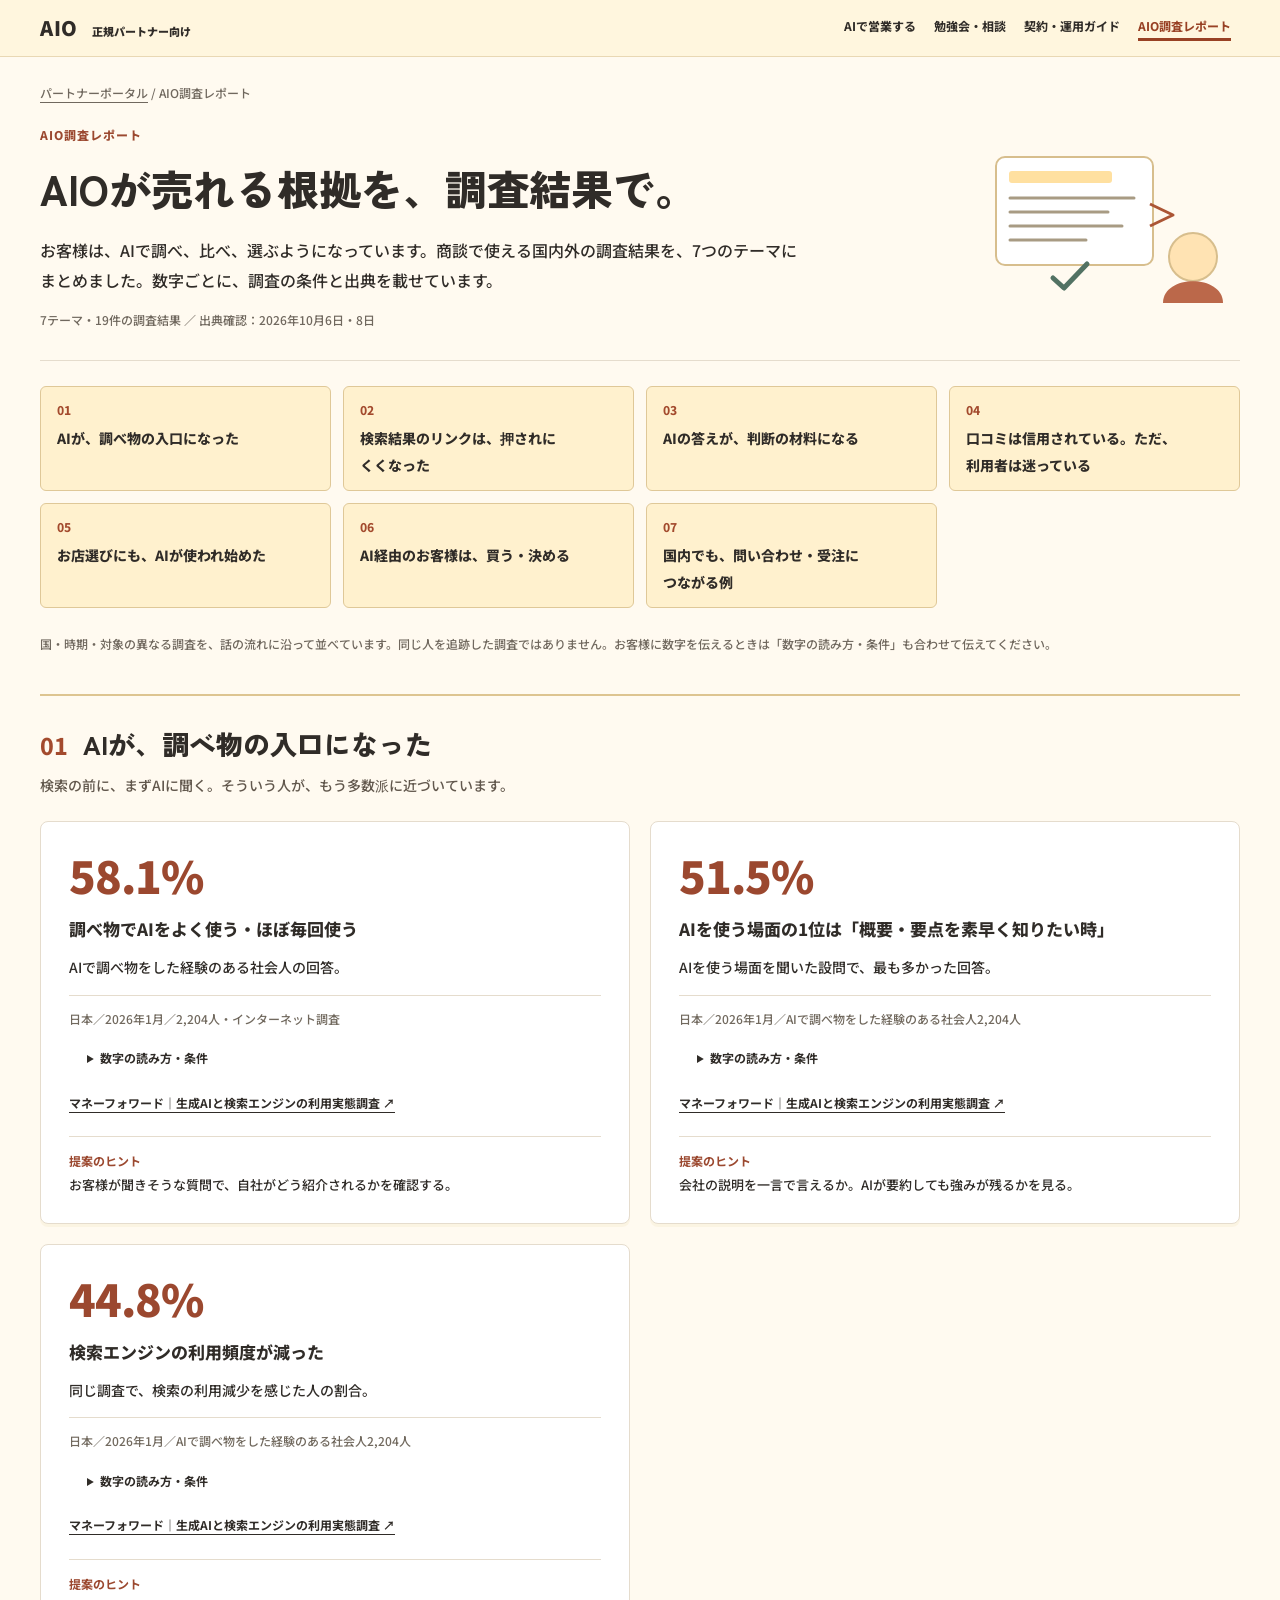
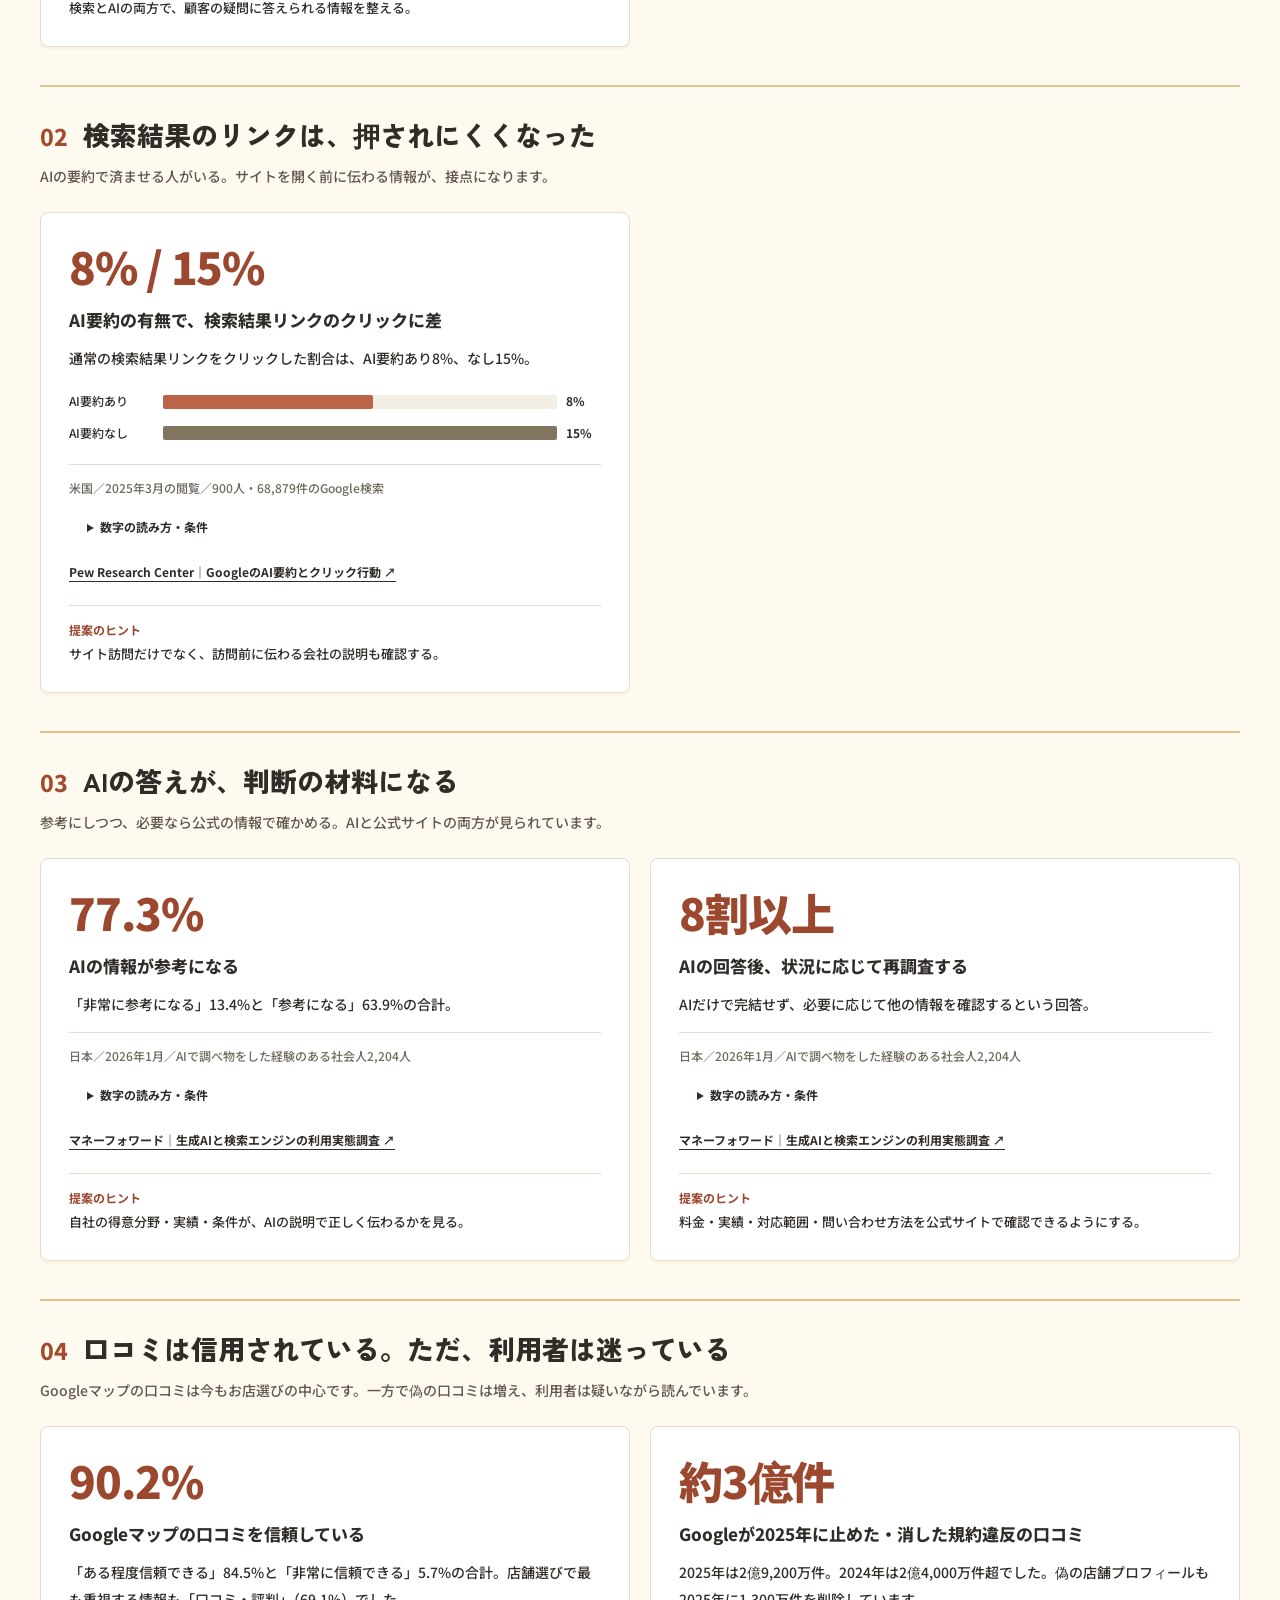
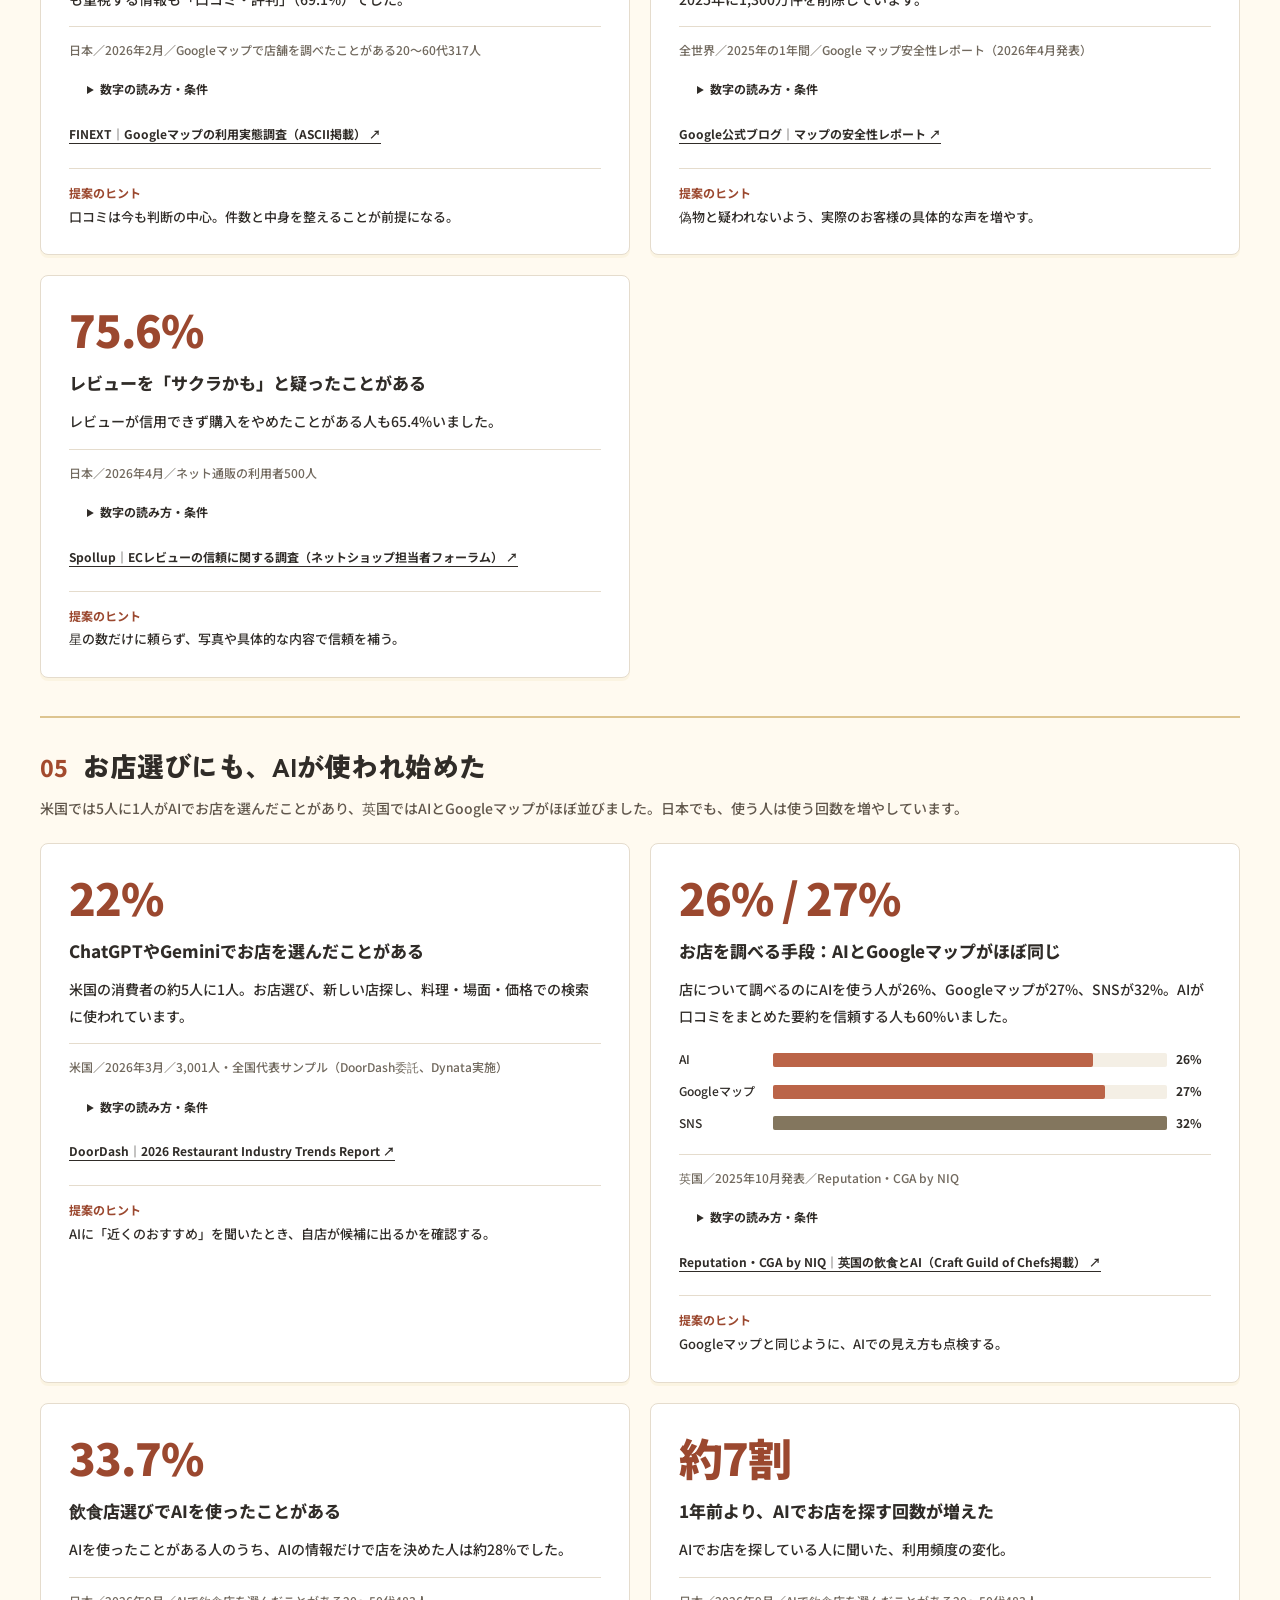
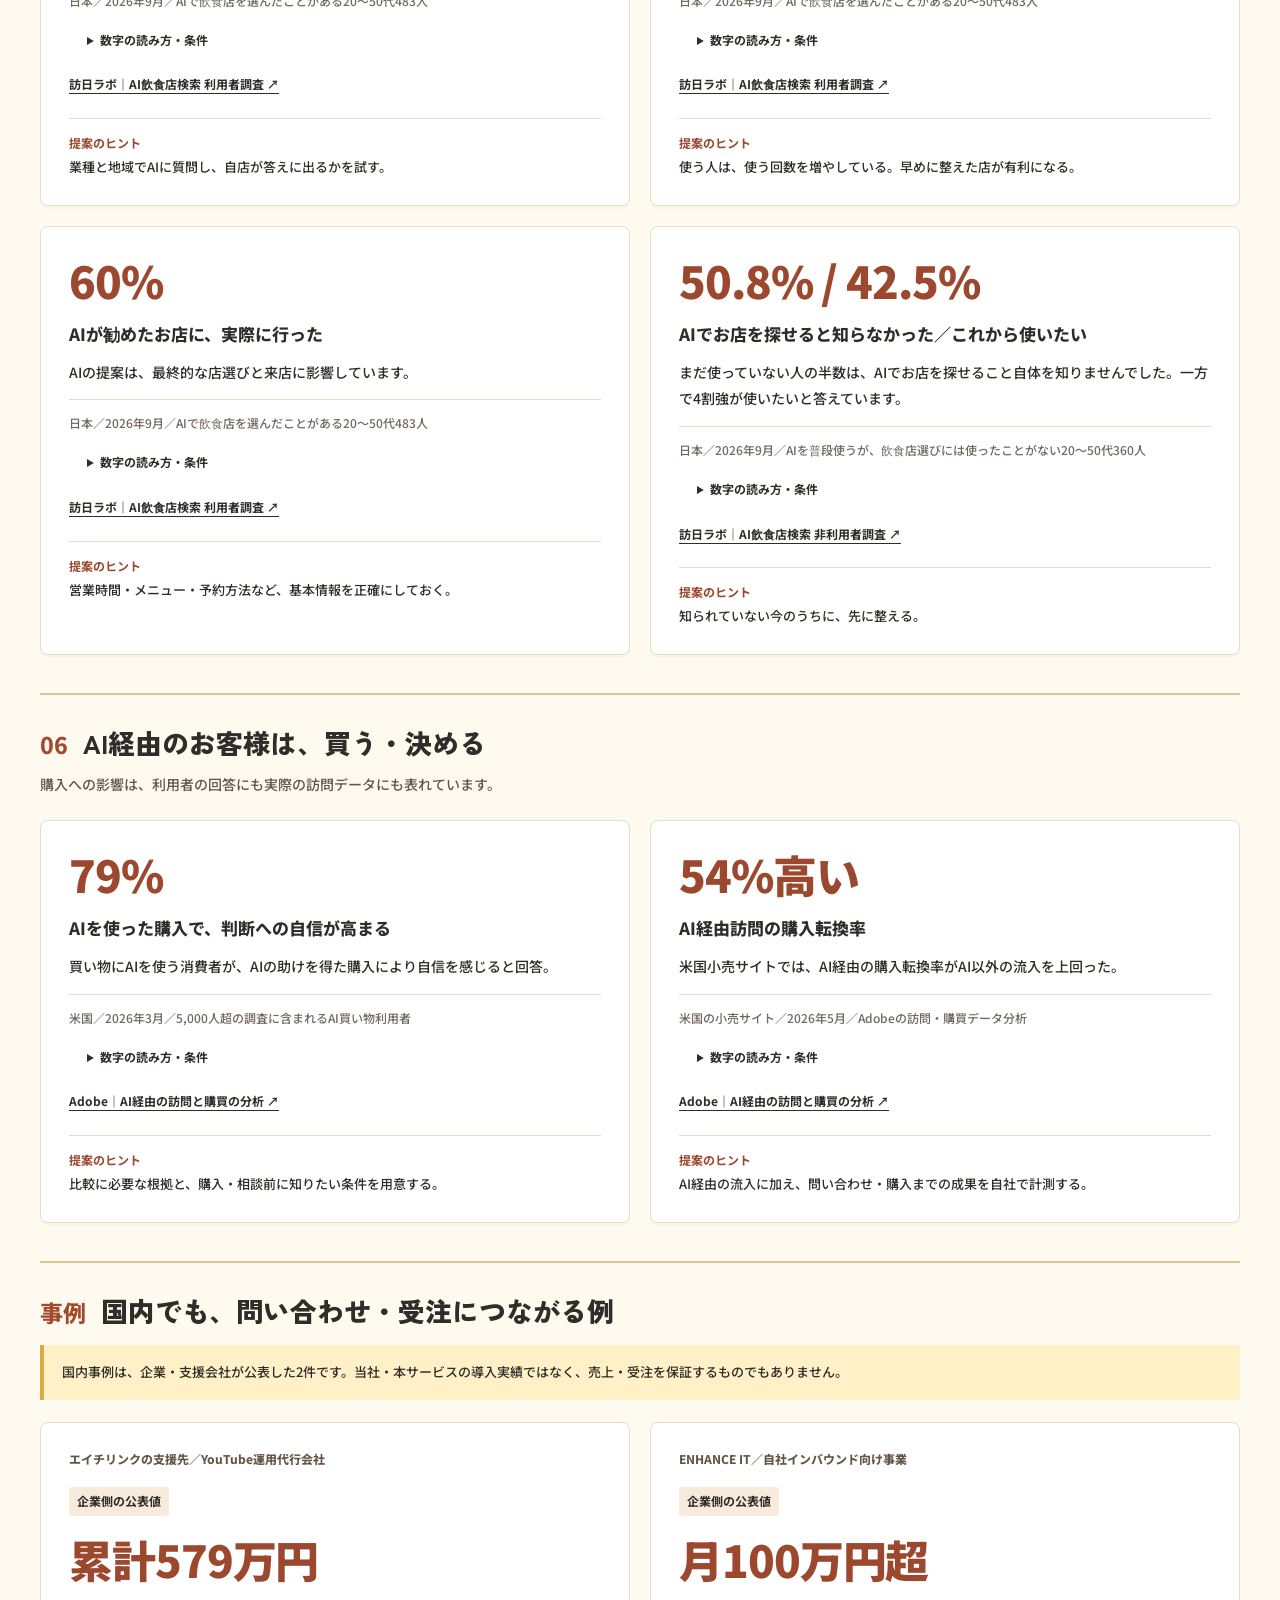
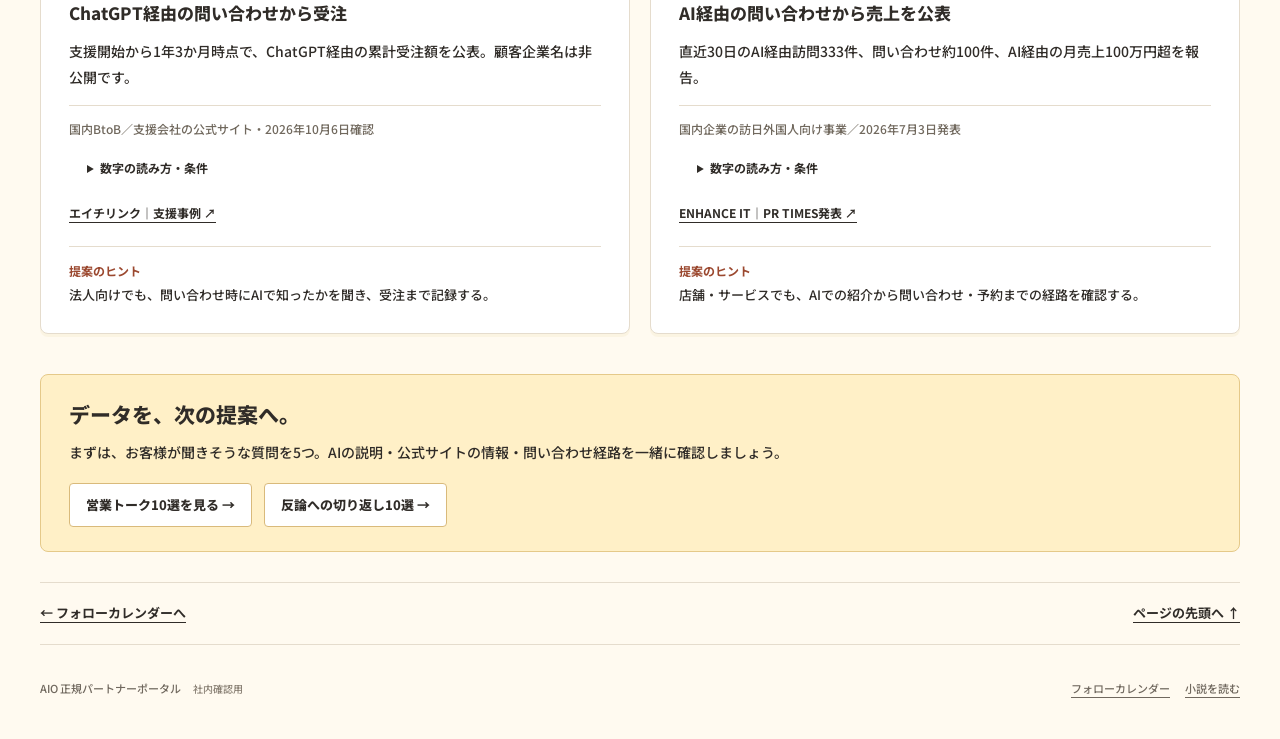
==== commit ee2cc4c1: "Add AIO research report page and compact report band on portal top - aio/report/: 7 themes, 19 sourc" ====
--- a/aio/data/index.html
+++ b/aio/data/index.html
@@ -1,20 +1 @@
-<!doctype html><html lang="ja"><head><meta charset="utf-8"><meta name="viewport" content="width=device-width,initial-scale=1"><meta name="robots" content="noindex,nofollow"><meta name="color-scheme" content="light"><title>AIOの統計・国内事例｜正規パートナー向け</title><meta name="description" content="AIで情報を探し、比較し、問い合わせ・購入するまで。7つの統計と2つの国内事例を調査条件・原典リンク付きで紹介。"><link rel="preload" href="../fonts/noto-sans-jp.woff2" as="font" type="font/woff2" crossorigin><link rel="preload" href="../fonts/zen-kaku-black.woff2" as="font" type="font/woff2" crossorigin><style>
-@font-face{font-family:Partner Sans;src:url(../fonts/noto-sans-jp.woff2) format("woff2");font-weight:100 900;font-display:swap}
-@font-face{font-family:Partner Heading;src:url(../fonts/zen-kaku-black.woff2) format("woff2");font-weight:900;font-display:swap}
-:root{--ink:#302c28;--muted:#70685e;--line:#e5dccd;--accent:#b65335;--paper:#fffaf0}
-*{box-sizing:border-box}html{scroll-behavior:smooth}body{margin:0;background:var(--paper);color:var(--ink);font:16px/1.85 "Partner Sans",sans-serif;font-weight:500}a{color:inherit;text-underline-offset:4px}a:hover{color:var(--accent)}a:focus-visible,summary:focus-visible{outline:3px solid #c16638;outline-offset:4px}.inner{width:calc(100% - 64px);max-width:1200px;margin-inline:auto}
-.masthead{background:#fff6de;border-bottom:1px solid #e9d8b4}.masthead .inner{min-height:56px;display:flex;align-items:center;justify-content:space-between;gap:20px}.brand{font-size:14px;font-weight:800;text-decoration:none}.portal-nav{display:flex;gap:8px}.portal-nav a{display:flex;align-items:center;min-height:44px;padding:0 12px;font-size:13px;font-weight:700;text-decoration:none}.portal-nav a[aria-current]{color:#984124;text-decoration:underline;text-decoration-thickness:3px;text-underline-offset:7px}
-.breadcrumb{margin:25px 0 19px;font-size:12px;color:var(--muted)}.intro{border-bottom:1px solid var(--line);padding-bottom:28px}.kicker{font-size:12px;font-weight:800;letter-spacing:.08em;color:#9b482f;margin:0 0 9px}h1{font-family:"Partner Heading","Partner Sans",sans-serif;font-size:42px;line-height:1.4;font-weight:900;margin:0 0 16px}.lead{max-width:760px;margin:0;font-size:16px}.checked{margin:14px 0 0;color:var(--muted);font-size:12px}
-.journey{display:flex;flex-wrap:wrap;gap:9px;align-items:center;margin:22px 0 0;padding:0;list-style:none;font-size:13px;font-weight:700}.journey li+li:before{content:"→";color:#a38e69;margin-right:9px}.journey li{display:flex;align-items:center}.use-note{background:#fff0c7;border-left:4px solid #d9ac3f;padding:15px 18px;margin:24px 0;font-size:13px}.use-note p{margin:0}.use-note p+p{margin-top:5px}
-.layout{display:grid;grid-template-columns:215px minmax(0,1fr);gap:38px;align-items:start;margin:32px 0 48px}.toc{position:sticky;top:22px}.toc h2{font-size:13px;font-weight:800;margin:0 0 12px}.toc ol{list-style:none;padding:0;margin:0}.toc a{display:flex;align-items:center;gap:10px;min-height:44px;font-size:13px;text-decoration:none;border-bottom:1px solid var(--line)}.toc a:hover{background:#fff0c7}.toc span{font-size:11px;font-weight:800;color:#a35437;font-variant-numeric:tabular-nums}.talk{scroll-margin-top:24px;padding:26px 30px;background:#fff;border:1px solid var(--line);border-radius:8px;margin-bottom:20px;box-shadow:0 3px 0 #efdfbd44}.talk-label{display:flex;align-items:center;gap:12px;margin:0 0 9px;font-size:12px;color:var(--muted);font-weight:700}.number{color:#a34a2d;font-size:17px;line-height:1.4;font-weight:800;font-variant-numeric:tabular-nums}.talk h2{font-size:17px;line-height:1.6;margin:0 0 16px;font-weight:800}.talk blockquote{font-size:21px;line-height:1.85;font-weight:800;margin:0;padding:0 0 19px;border-bottom:1px solid var(--line);overflow-wrap:anywhere}.next{display:grid;grid-template-columns:76px minmax(0,1fr);gap:12px;margin:16px 0 0;font-size:14px}.next dt{color:#9b482f;font-weight:800}.next dd{margin:0}.talk details{margin-top:18px;padding-top:15px;border-top:1px solid var(--line)}.talk summary{cursor:pointer;font-size:13px;font-weight:700;min-height:44px;display:list-item;align-content:center;margin-left:18px}.talk details[open] summary{margin-bottom:8px}.evidence{font-size:13px;color:#554d43}.evidence p{margin:0 0 12px}.conditions{padding:12px 14px;background:#faf7ef;border-radius:4px;font-size:12px}.source{display:inline-block;font-size:12px;font-weight:700;line-height:1.8;padding:6px 0;overflow-wrap:anywhere}.end-link{display:flex;justify-content:space-between;align-items:center;gap:16px;padding:18px 0;border-top:1px solid var(--line);font-size:13px;font-weight:700}.footer{display:flex;justify-content:space-between;gap:20px;border-top:1px solid var(--line);padding:22px 0 30px;font-size:11px;color:var(--muted)}
-@media(max-width:950px){.inner{width:calc(100% - 40px)}h1{font-size:35px}.layout{grid-template-columns:175px minmax(0,1fr);gap:24px}.talk{padding:22px}.talk blockquote{font-size:19px}}
-@media(max-width:700px){.inner{width:calc(100% - 32px)}.masthead .inner{gap:8px}.brand{font-size:12px}.portal-nav{gap:0}.portal-nav a{font-size:11px;padding:0 8px}.breadcrumb{margin-top:20px}h1{font-size:29px}.lead{font-size:14px}.intro{padding-bottom:22px}.journey{font-size:11px;gap:6px}.journey li+li:before{margin-right:6px}.use-note{font-size:12px;padding:13px 14px}.layout{display:block;margin-top:24px}.toc{position:static;margin-bottom:24px}.toc ol{display:grid;grid-template-columns:repeat(2,minmax(0,1fr));gap:0 12px}.toc a{font-size:12px;gap:7px}.talk{padding:21px 18px;margin-bottom:16px}.talk h2{font-size:15px}.talk blockquote{font-size:18px;line-height:1.9}.next{display:block;font-size:13px}.next dt{margin-bottom:4px}.evidence{font-size:12px}.end-link{align-items:flex-start;font-size:12px}.footer{display:block}.footer span{display:block;margin-bottom:8px}}
-@media(prefers-reduced-motion:reduce){html{scroll-behavior:auto}}
-
-.section-nav{display:flex;flex-wrap:wrap;gap:10px;margin-top:23px}.section-nav a{display:flex;align-items:center;min-height:44px;padding:8px 17px;border:1px solid #ddc490;border-radius:5px;background:#fff2ce;text-decoration:none;font-size:13px;font-weight:800}.section-nav a:hover{background:#ffe4a3}.objection-section{scroll-margin-top:24px;border-top:2px solid #ddc490;padding-top:30px;margin-top:42px}.objection-heading{font-family:"Partner Heading","Partner Sans",sans-serif;font-size:32px;line-height:1.5;margin:0 0 12px;font-weight:900}.objection-lead{max-width:800px;font-size:14px;margin:0}.talk h3{font-size:17px;line-height:1.7;margin:0 0 15px;font-weight:800}.objection-question{display:inline-block;background:#f7eee0;border-radius:3px;padding:3px 8px;font-size:11px;font-weight:700;color:#756044;margin-bottom:10px}.answer-label{font-size:12px;font-weight:800;color:#9b482f;margin:0 0 5px}.objection-section .talk blockquote{font-size:19px}.objection-section .next{grid-template-columns:76px minmax(0,1fr)}
-@media(max-width:700px){.section-nav{gap:8px;margin-top:18px}.section-nav a{font-size:12px;padding:8px 12px}.objection-heading{font-size:25px}.objection-lead{font-size:13px}.talk h3{font-size:16px}.objection-section .talk blockquote{font-size:17px}.objection-section .next{display:block}}
-
-.data-intro{display:grid;grid-template-columns:minmax(0,1fr) 260px;gap:40px;align-items:center}.data-intro h1{font-size:42px;line-height:1.5}.hero-art{width:100%;height:auto}.flow-nav{display:grid;grid-template-columns:repeat(4,minmax(0,1fr));gap:12px;margin:25px 0}.flow-nav a{border:1px solid #dfc898;border-radius:6px;background:#fff1ce;min-height:82px;padding:12px 16px;text-decoration:none;font-weight:800;font-size:14px}.flow-nav span{display:block;font-size:12px;color:#a34a2d;margin-bottom:3px}.reading-note{font-size:12px;color:#70685e;margin:0 0 34px}.stage{scroll-margin-top:24px;border-top:2px solid #ddc490;padding-top:28px;margin:38px 0}.stage-head{display:flex;gap:15px;align-items:baseline;margin-bottom:8px}.stage-head .number{font-size:23px}.stage h2{font-family:"Partner Heading","Partner Sans",sans-serif;font-size:27px;line-height:1.5;margin:0}.stage-intro{font-size:14px;margin:0 0 22px;color:#61574c}.data-grid{display:grid;grid-template-columns:repeat(2,minmax(0,1fr));gap:20px}.data-card{background:white;border:1px solid var(--line);border-radius:8px;padding:25px 28px;box-shadow:0 3px 0 #efdfbd44;min-width:0}.metric{font-size:44px;line-height:1.3;letter-spacing:-.025em;font-weight:900;color:#9b482f;margin:0 0 11px;font-variant-numeric:tabular-nums}.data-card h3{font-size:17px;line-height:1.7;margin:0 0 10px;font-weight:800}.data-card .body{font-size:14px;margin:0 0 14px}.data-meta{font-size:11px;line-height:1.8;color:#71695e;border-top:1px solid var(--line);padding-top:12px;margin:0 0 7px}.data-card details{font-size:12px;margin:6px 0 0}.data-card summary{cursor:pointer;min-height:44px;align-content:center;display:list-item;margin-left:18px;font-weight:700}.data-card details p{background:#faf7ef;padding:12px 14px;margin:5px 0 10px;border-radius:4px}.data-card .source{font-size:11px;min-height:44px;align-content:center;max-width:100%}.hint{font-size:13px;line-height:1.9;border-top:1px solid var(--line);margin:12px 0 0;padding-top:13px}.hint strong{color:#9b482f;display:block;font-size:12px}.compare{margin:19px 0;font-size:12px}.bar-row{display:grid;grid-template-columns:85px 1fr 35px;align-items:center;gap:9px;margin:9px 0}.track{height:14px;background:#f4efe5;border-radius:2px}.fill{height:100%;background:#bb6448;border-radius:2px}.bar-row:last-child .fill{background:#83765e}.case-company{font-size:12px;font-weight:800;color:#655746;margin:0 0 13px}.self-report{display:inline-block;background:#f8ebdb;border-radius:3px;padding:3px 8px;font-size:11px;margin-bottom:15px;font-weight:700}.case-note{background:#fff0c7;padding:15px 18px;border-left:4px solid #d9ac3f;font-size:13px;line-height:1.9;margin:14px 0 22px}.next-section{background:#fff0c7;border:1px solid #e5c989;border-radius:8px;padding:24px 28px;margin:40px 0 30px}.next-section h2{font-size:21px;margin:0 0 10px;font-weight:800}.next-section p{font-size:14px;margin:0}.next-links{display:flex;flex-wrap:wrap;gap:12px;margin-top:17px}.next-links a{display:inline-flex;align-items:center;min-height:44px;background:white;border:1px solid #d9ba7b;padding:8px 16px;border-radius:4px;text-decoration:none;font-size:13px;font-weight:800}.portal-nav{flex-wrap:wrap}.portal-nav a{white-space:nowrap}.masthead .inner{padding-block:5px}.single .data-card{max-width:720px}.intro .source{min-height:44px;align-content:center}.skip-link{position:absolute;top:0;left:16px;padding:10px;background:white;transform:translateY(-130%);z-index:10}.skip-link:focus{transform:translateY(0)}
-@media(max-width:950px){.data-intro{grid-template-columns:1fr 195px;gap:24px}.data-intro h1{font-size:35px}.data-card{padding:23px}.flow-nav a{font-size:13px;padding:11px}.stage h2{font-size:24px}.metric{font-size:38px}}
-@media(max-width:700px){.data-intro{display:block}.data-intro h1{font-size:28px}.data-intro h1 span{display:block}.hero-art{display:none}.masthead .inner{flex-wrap:wrap;gap:0;padding-block:6px}.brand{font-size:12px;min-height:28px;align-content:center}.portal-nav{gap:0}.portal-nav a{font-size:11px;padding:0 8px}.flow-nav{grid-template-columns:repeat(2,minmax(0,1fr));gap:9px;margin:20px 0}.flow-nav a{min-height:73px;font-size:12px;padding:11px 13px}.reading-note{font-size:11px;margin-bottom:25px}.stage{padding-top:22px;margin:28px 0}.stage-head{gap:12px}.stage h2{font-size:22px}.stage-intro{font-size:13px}.data-grid{display:block}.data-card{padding:22px 19px;margin-bottom:16px}.metric{font-size:36px}.data-card h3{font-size:16px}.data-card .body{font-size:13px}.data-meta{font-size:11px}.hint{font-size:12px}.next-section{padding:21px 19px}.next-section h2{font-size:19px}.next-section p{font-size:13px}}
-</style><link rel="stylesheet" href="../portal.css"><script src="../portal.js" defer></script><link rel="stylesheet" href="../menu-update.css"><link rel="canonical" href="https://writeup-inc.github.io/partner/aio/data/"></head><body id="top"><a class="skip-link" href="#main">本文へ移動</a><header class="site-header"><div class="site-inner"><a class="site-brand" href="../">AIO <span>正規パートナー向け</span></a><button class="menu-toggle" type="button" aria-expanded="false" aria-controls="portal-menu">メニュー <span aria-hidden="true">＋</span></button><nav class="site-nav" id="portal-menu" aria-label="3つの実務メニュー"><a href="../sales/">AIで営業する</a><a href="../events/">勉強会・相談</a><a href="../guide/">契約・運用ガイド</a></nav></div></header><main class="inner" id="main"><p class="breadcrumb"><a href="../">パートナーポータル</a> / 統計・国内事例</p><section class="intro"><div class="data-intro"><div><p class="kicker">AIOの統計・国内事例</p><h1><span>AIで探し、</span><span>比較し、選ぶ。</span></h1><p class="lead">お客様が情報に触れてから、問い合わせ・購入するまで。行動の順番に、商談で使えるデータをまとめました。</p><p class="checked">7つの統計・国内事例2件 ／ 出典確認：2026年10月6日</p></div><svg class="hero-art" viewBox="0 0 260 185" role="img" aria-label="AIの答えを読み、会社の情報を確認して相談する流れ"><rect x="16" y="22" width="157" height="108" rx="9" fill="#fff" stroke="#d7be8d" stroke-width="2"/><rect x="29" y="36" width="103" height="12" rx="3" fill="#ffe0a0"/><path d="M30 63h124M30 77h98M30 91h112M30 105h76" stroke="#a89b83" stroke-width="3" stroke-linecap="round"/><path d="m170 69 23 11-23 11" fill="none" stroke="#ab5535" stroke-width="3" stroke-linejoin="round"/><circle cx="213" cy="122" r="24" fill="#ffe3b3" stroke="#d7be8d" stroke-width="2"/><path d="M183 168c0-29 60-29 60 0" fill="#bb684a"/><path d="m73 143 11 10 23-24" fill="none" stroke="#527263" stroke-width="5" stroke-linecap="round" stroke-linejoin="round"/></svg></div><nav class="flow-nav" aria-label="お客様の行動からデータを選ぶ"><a href="#discover"><span>01</span>AIで情報を探す</a><a href="#consider"><span>02</span>AIの答えを参考にし、比較する</a><a href="#verify"><span>03</span>詳しく確かめる</a><a href="#purchase"><span>04</span>問い合わせ・購入へ進む</a></nav><p class="reading-note">異なる対象・時期の調査を、行動の流れに沿って並べています。同じ人を追跡した購入ファネルではありません。</p><a href="#cases" class="source">国内の問い合わせ・売上事例へ ↓</a></section><section class="stage" id="discover" aria-labelledby="title-discover"><div class="stage-head"><span class="number">01</span><h2 id="title-discover">AIで情報を探す</h2></div><p class="stage-intro">AIが、調べ物の入口になっている。</p><div class="data-grid "><article class="data-card"><p class="metric">58.1%</p><h3>調べ物でAIをよく使う・ほぼ毎回使う</h3><p class="body">AIで調べ物をした経験のある社会人の回答。</p><p class="data-meta">日本／2026年1月／2,204人・インターネット調査</p><details><summary>数字の読み方・条件</summary><p>社会人全体のAI利用率ではありません。調査開始日は1月16日。</p></details><a class="source" href="https://biz.moneyforward.com/research/2026-generative-ai-usage-survey/" target="_blank" rel="noopener noreferrer">マネーフォワード｜生成AIと検索エンジンの利用実態調査 ↗</a><p class="hint"><strong>提案のヒント</strong>お客様が聞きそうな質問で、自社がどう紹介されるかを確認する。</p></article><article class="data-card"><p class="metric">44.8%</p><h3>検索エンジンの利用頻度が減った</h3><p class="body">同じ調査で、検索の利用減少を感じた人の割合。</p><p class="data-meta">日本／2026年1月／AIで調べ物をした経験のある社会人2,204人</p><details><summary>数字の読み方・条件</summary><p>本人の回答による利用頻度の変化で、検索市場全体の減少率ではありません。</p></details><a class="source" href="https://biz.moneyforward.com/research/2026-generative-ai-usage-survey/" target="_blank" rel="noopener noreferrer">マネーフォワード｜生成AIと検索エンジンの利用実態調査 ↗</a><p class="hint"><strong>提案のヒント</strong>検索とAIの両方で、顧客の疑問に答えられる情報を整える。</p></article></div></section><section class="stage" id="consider" aria-labelledby="title-consider"><div class="stage-head"><span class="number">02</span><h2 id="title-consider">AIの答えを参考にし、比較する</h2></div><p class="stage-intro">役に立つと感じる人が多い。サイトを開く前の説明も接点になる。</p><div class="data-grid "><article class="data-card"><p class="metric">77.3%</p><h3>AIの情報が参考になる</h3><p class="body">「非常に参考になる」13.4%と「参考になる」63.9%の合計。</p><p class="data-meta">日本／2026年1月／AIで調べ物をした経験のある社会人2,204人</p><details><summary>数字の読み方・条件</summary><p>参考になるという評価で、正しいと全面的に信じる割合ではありません。</p></details><a class="source" href="https://biz.moneyforward.com/research/2026-generative-ai-usage-survey/" target="_blank" rel="noopener noreferrer">マネーフォワード｜生成AIと検索エンジンの利用実態調査 ↗</a><p class="hint"><strong>提案のヒント</strong>自社の得意分野・実績・条件が、AIの説明で正しく伝わるかを見る。</p></article><article class="data-card"><p class="metric">8% / 15%</p><h3>AI要約の有無で、検索結果リンクのクリックに差</h3><p class="body">通常の検索結果リンクをクリックした割合は、AI要約あり8%、なし15%。</p><div class="compare" aria-label="通常の検索結果リンクのクリック率の比較"><div class="bar-row"><span>AI要約あり</span><div class="track" aria-hidden="true"><div class="fill" style="width:53.33%"></div></div><strong>8%</strong></div><div class="bar-row"><span>AI要約なし</span><div class="track" aria-hidden="true"><div class="fill" style="width:100.00%"></div></div><strong>15%</strong></div></div><p class="data-meta">米国／2025年3月の閲覧／900人・68,879件のGoogle検索</p><details><summary>数字の読み方・条件</summary><p>検索結果は4月7〜17日に再収集。観測された差で、AI要約の因果効果ではありません。8%はAI要約内の引用リンクのクリック率ではありません。</p></details><a class="source" href="https://www.pewresearch.org/short-reads/2025/07/22/google-users-are-less-likely-to-click-on-links-when-an-ai-summary-appears-in-the-results/" target="_blank" rel="noopener noreferrer">Pew Research Center｜GoogleのAI要約とクリック行動 ↗</a><p class="hint"><strong>提案のヒント</strong>サイト訪問だけでなく、訪問前に伝わる会社の説明も確認する。</p></article></div></section><section class="stage" id="verify" aria-labelledby="title-verify"><div class="stage-head"><span class="number">03</span><h2 id="title-verify">詳しく確かめる</h2></div><p class="stage-intro">AIで概要をつかみ、必要な情報を調べ直す。</p><div class="data-grid single"><article class="data-card"><p class="metric">8割以上</p><h3>AIの回答後、状況に応じて再調査する</h3><p class="body">AIだけで完結せず、必要に応じて他の情報を確認するという回答。</p><p class="data-meta">日本／2026年1月／AIで調べ物をした経験のある社会人2,204人</p><details><summary>数字の読み方・条件</summary><p>必ず企業の公式サイトを訪れる割合ではありません。</p></details><a class="source" href="https://biz.moneyforward.com/research/2026-generative-ai-usage-survey/" target="_blank" rel="noopener noreferrer">マネーフォワード｜生成AIと検索エンジンの利用実態調査 ↗</a><p class="hint"><strong>提案のヒント</strong>料金・実績・対応範囲・問い合わせ方法を公式サイトで確認できるようにする。</p></article></div></section><section class="stage" id="purchase" aria-labelledby="title-purchase"><div class="stage-head"><span class="number">04</span><h2 id="title-purchase">問い合わせ・購入へ進む</h2></div><p class="stage-intro">購入への影響は、利用者の回答にも実際の訪問データにも表れている。</p><div class="data-grid "><article class="data-card"><p class="metric">79%</p><h3>AIを使った購入で、判断への自信が高まる</h3><p class="body">買い物にAIを使う消費者が、AIの助けを得た購入により自信を感じると回答。</p><p class="data-meta">米国／2026年3月／5,000人超の調査に含まれるAI買い物利用者</p><details><summary>数字の読み方・条件</summary><p>該当利用者の人数は本文で非公表。自己評価で、購入判断の正しさを実証した数字ではありません。</p></details><a class="source" href="https://business.adobe.com/blog/adobe-report-ai-traffic-travel-sites-surges-200-percent" target="_blank" rel="noopener noreferrer">Adobe｜AI経由の訪問と購買の分析 ↗</a><p class="hint"><strong>提案のヒント</strong>比較に必要な根拠と、購入・相談前に知りたい条件を用意する。</p></article><article class="data-card"><p class="metric">54%高い</p><h3>AI経由訪問の購入転換率</h3><p class="body">米国小売サイトでは、AI経由の購入転換率がAI以外の流入を上回った。</p><p class="data-meta">米国の小売サイト／2026年5月／Adobeの訪問・購買データ分析</p><details><summary>数字の読み方・条件</summary><p>相対的な差で、購入率54%ではありません。報告全体の小売分析基盤は1兆件超の訪問。業種差があり、同月の旅行サイトではAI経由の転換率は28%低い結果です。AIO施策の効果測定ではありません。</p></details><a class="source" href="https://business.adobe.com/blog/adobe-report-ai-traffic-travel-sites-surges-200-percent" target="_blank" rel="noopener noreferrer">Adobe｜AI経由の訪問と購買の分析 ↗</a><p class="hint"><strong>提案のヒント</strong>AI経由の流入に加え、問い合わせ・購入までの成果を自社で計測する。</p></article></div></section><section class="stage" id="cases" aria-labelledby="cases-title"><div class="stage-head"><span class="number">事例</span><h2 id="cases-title">国内でも、問い合わせ・受注につながる例</h2></div><p class="case-note">国内事例は、企業・支援会社が公表した2件です。当社・本サービスの導入実績ではなく、売上・受注を保証するものでもありません。</p><div class="data-grid"><article class="data-card" id="case-hlink"><p class="case-company">エイチリンクの支援先／YouTube運用代行会社</p><span class="self-report">企業側の公表値</span><p class="metric">累計579万円</p><h3>ChatGPT経由の問い合わせから受注</h3><p class="body">支援開始から1年3か月時点で、ChatGPT経由の累計受注額を公表。顧客企業名は非公開です。</p><p class="data-meta">国内BtoB／支援会社の公式サイト・2026年10月6日確認</p><details><summary>数字の読み方・条件</summary><p>支援会社の自己公表。サイト全面改修・SEO・AIO・被リンク獲得を併用。AIO単独の寄与、利益額、他社での再現性は確認できません。</p></details><a class="source" href="https://h-link-marketing.co.jp/reason/" target="_blank" rel="noopener noreferrer">エイチリンク｜支援事例 ↗</a><p class="hint"><strong>提案のヒント</strong>法人向けでも、問い合わせ時にAIで知ったかを聞き、受注まで記録する。</p></article><article class="data-card" id="case-enhance"><p class="case-company">ENHANCE IT／自社インバウンド向け事業</p><span class="self-report">企業側の公表値</span><p class="metric">月100万円超</p><h3>AI経由の問い合わせから売上を公表</h3><p class="body">直近30日のAI経由訪問333件、問い合わせ約100件、AI経由の月売上100万円超を報告。</p><p class="data-meta">国内企業の訪日外国人向け事業／2026年7月3日発表</p><details><summary>数字の読み方・条件</summary><p>企業のプレスリリースによる自己公表。日本人顧客全体の傾向ではありません。複数の集客・サイト改善を併用しており、第三者監査やAIO単独の寄与は確認できません。</p></details><a class="source" href="https://prtimes.jp/main/html/rd/p/000000013.000176021.html" target="_blank" rel="noopener noreferrer">ENHANCE IT｜PR TIMES発表 ↗</a><p class="hint"><strong>提案のヒント</strong>店舗・サービスでも、AIでの紹介から問い合わせ・予約までの経路を確認する。</p></article></div></section><section class="next-section"><h2>データを、次の提案へ。</h2><p>まずは、お客様が聞きそうな質問を5つ。AIの説明・公式サイトの情報・問い合わせ経路を一緒に確認しましょう。</p><div class="next-links"><a href="../talk/">営業トーク10選を見る →</a><a href="../talk/#objections">反論への切り返し10選 →</a></div></section><div class="end-link"><a href="../">← フォローカレンダーへ</a><a href="#top">ページの先頭へ ↑</a></div></main><footer class="site-footer inner"><span>AIO 正規パートナーポータル <small>社内確認用</small></span><div><a href="../#calendar">フォローカレンダー</a><a href="../story/">小説を読む</a></div></footer></body></html>+<!doctype html><html lang="ja"><head><meta charset="utf-8"><meta name="robots" content="noindex,nofollow"><title>AIO調査レポートへ移動しました</title><meta http-equiv="refresh" content="0; url=../report/"><link rel="canonical" href="https://writeup-inc.github.io/partner/aio/report/"></head><body><p>統計・国内事例は「<a href="../report/">AIO調査レポート</a>」にまとめました。</p></body></html>
